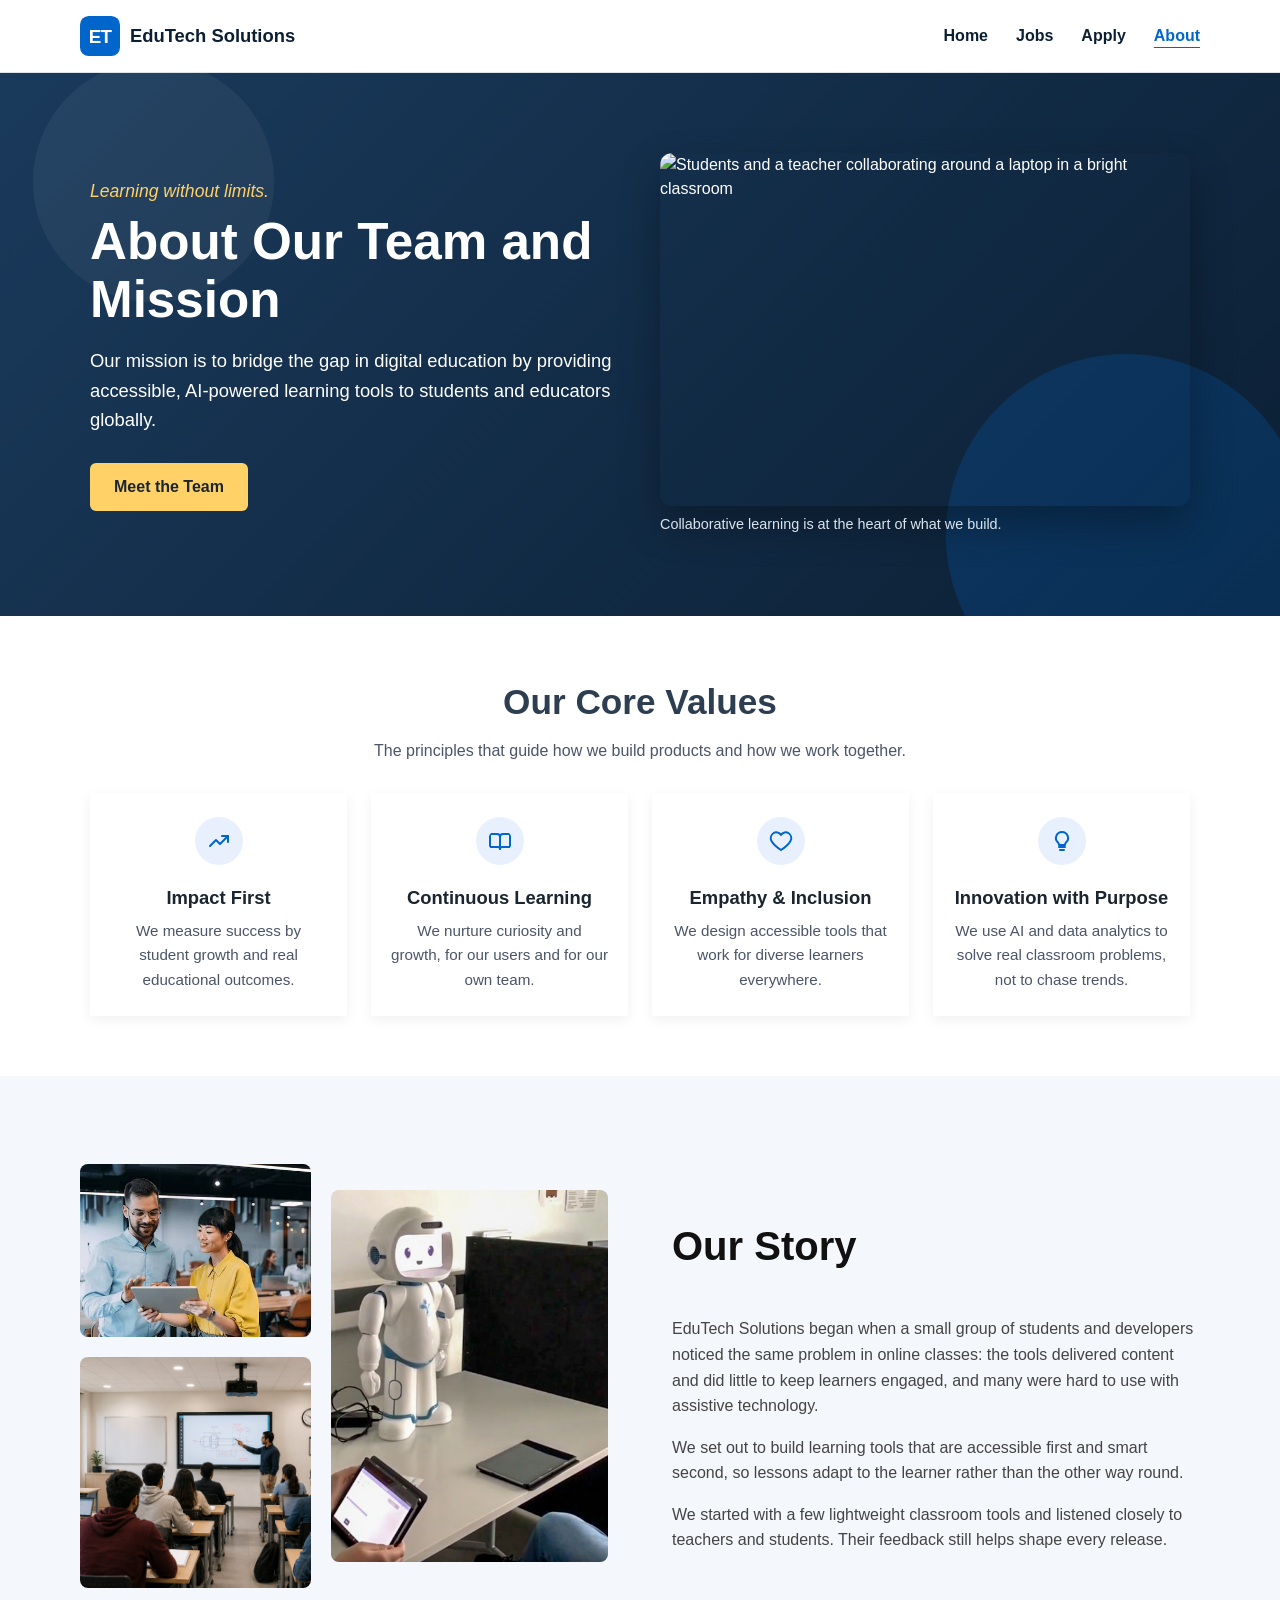
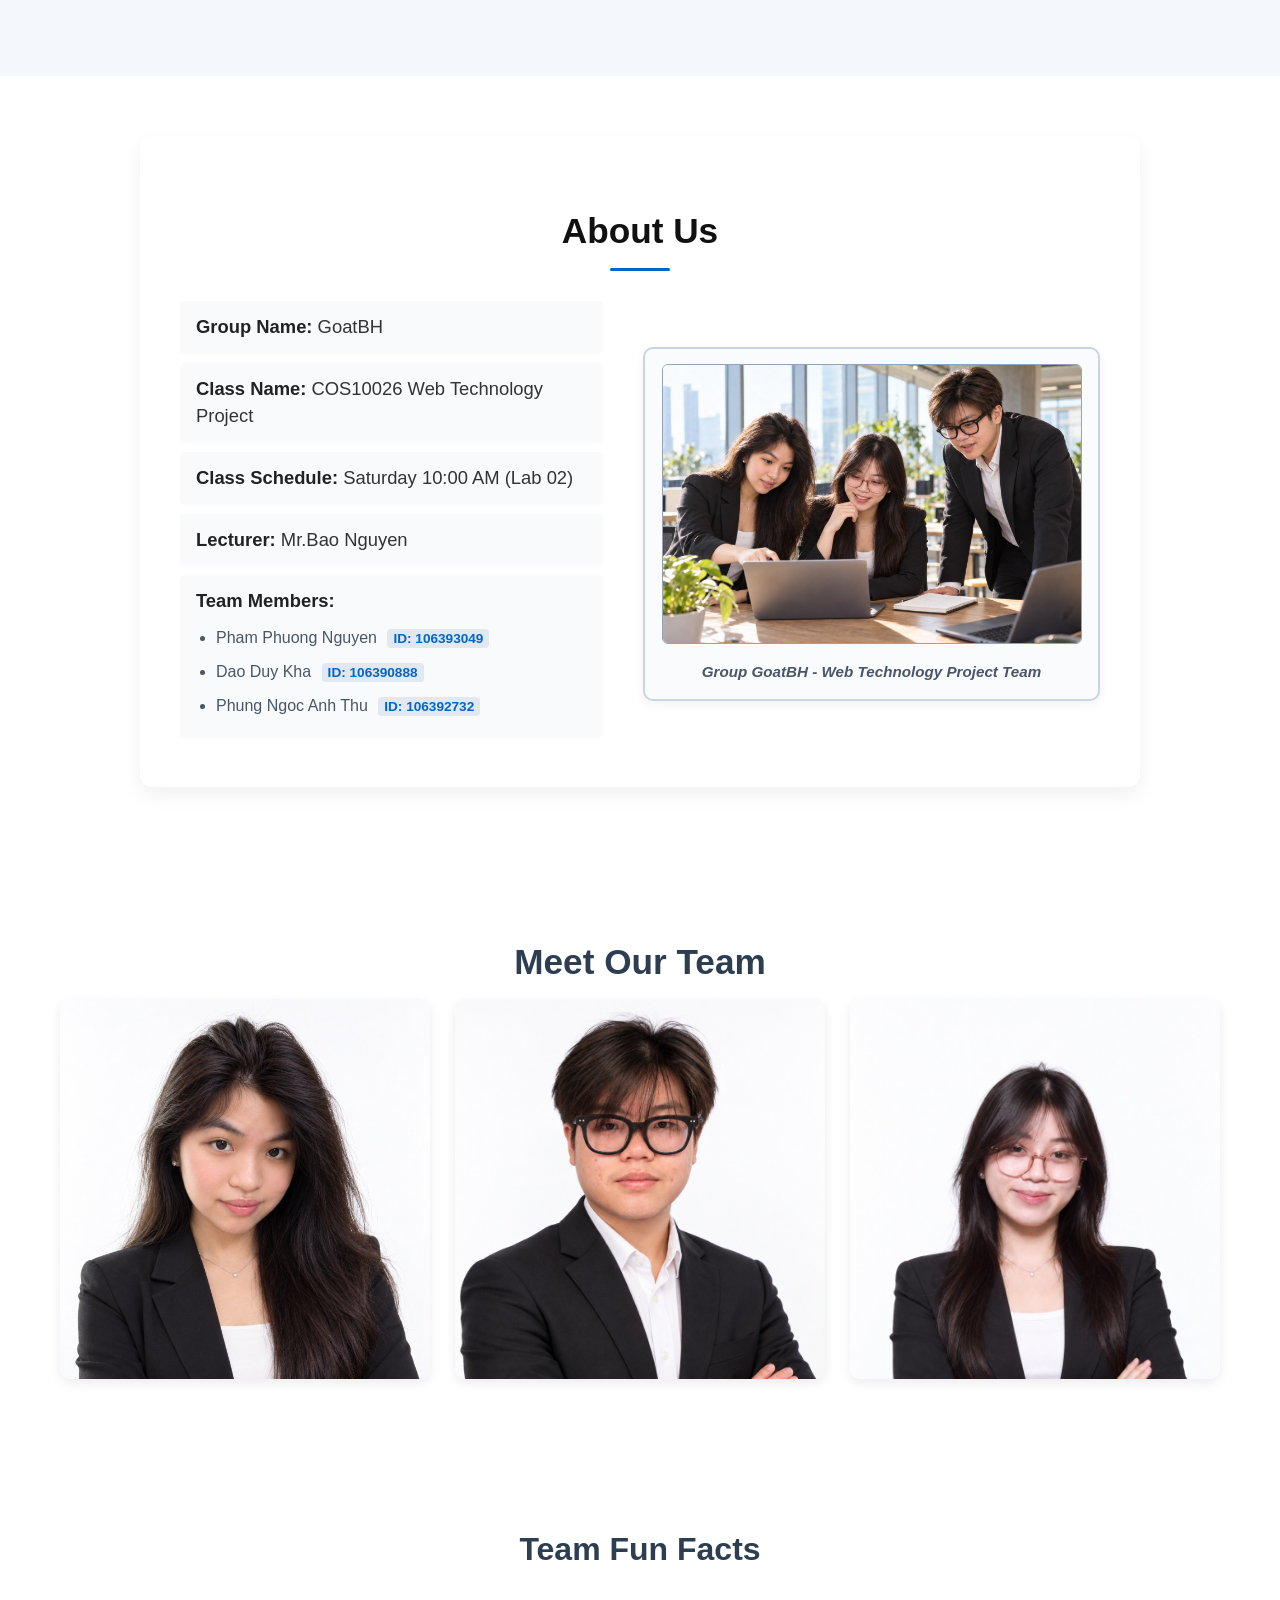
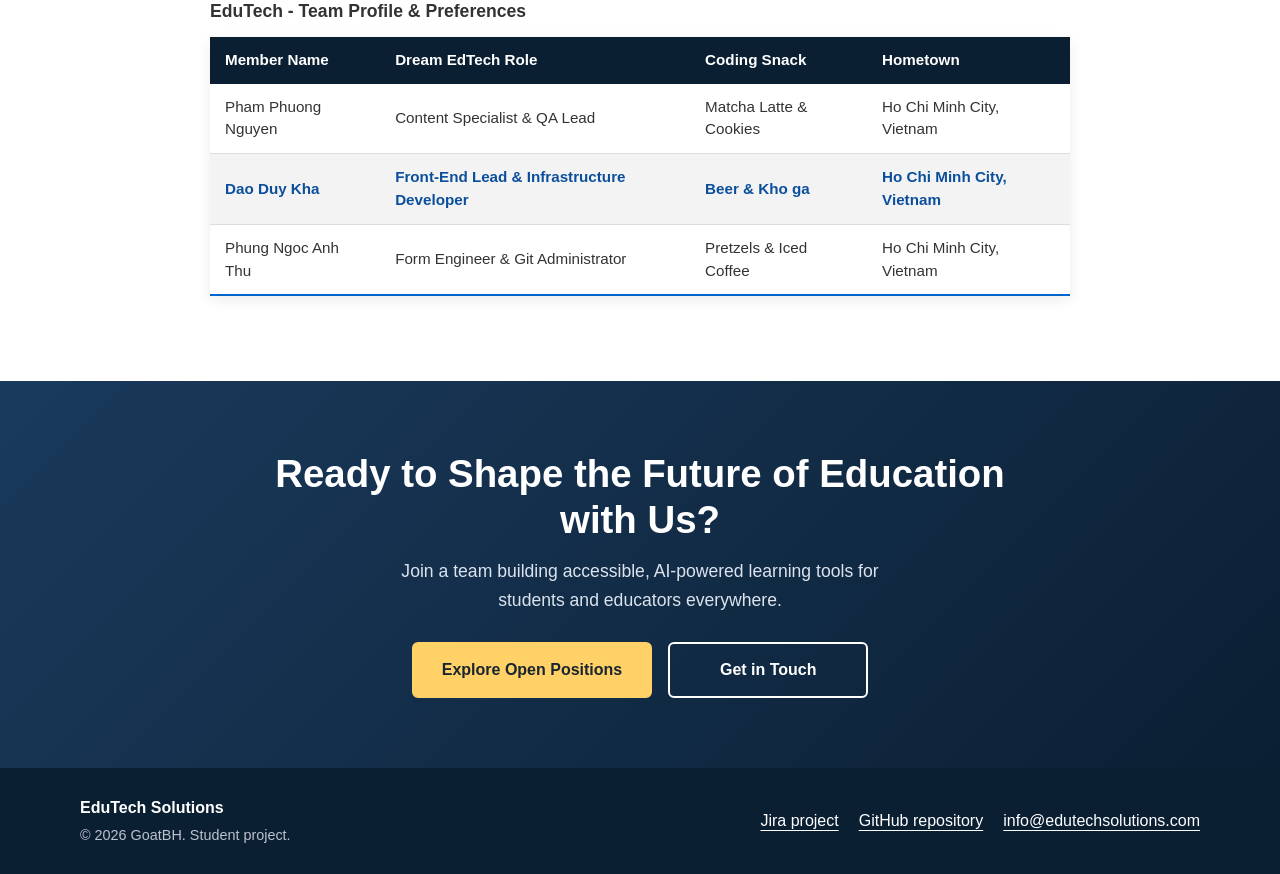
==== about.html @ 45027771 "Merge branch 'main' into feature/search-favicon" ====
<!DOCTYPE html>
<html lang="en">

<head>
    <meta charset="UTF-8">
    <meta name="viewport" content="width=device-width, initial-scale=1.0">
    <meta name="keywords" content="EdTech, education, technology, school, online learning">
    <meta name="author" content="GoatBH - Phuong Nguyen">
    <meta name="description"
        content="Learn about our team GroupBH, our members and our mission behind the EduTech platform">
    <title>About Us</title>
    <!-- Link for reference style css -->
    <link rel="stylesheet" href="css/style.css">
    <link rel="stylesheet" href="css/layout.css">
    <link rel="stylesheet" href="css/dl.css">
    <style>
        /* Small embedded CSS example required by the assignment */
        .team > h1 {
            text-align: center;
        }
    </style>
</head>

<body>

     
  <header class="site-header">
    <nav class="nav container" aria-label="Main navigation">
      <a class="logo" href="index.html" aria-label="EduTech Solutions home">
        <img class="logo-mark" src="images/favicon.svg" alt="" width="40" height="40">
        <span>EduTech Solutions</span>
      </a>

      <ul class="nav-links">
        <li><a href="index.html">Home</a></li>
        <li><a href="jobs.html">Jobs</a></li>
        <li><a href="apply.html">Apply</a></li>
        <li><a class="active" href="about.html" aria-current="page">About</a></li>
      </ul>
    </nav>
  </header>

    <main>
        <!--  Hero Section  -->
        <section class="hero" aria-labelledby="hero-title">
            <div class="hero-inner">
                <div class="hero-text">
                    <p class="hero-slogan" style="font-style: italic;">Learning without limits.</p>
                    <h1 id="hero-title">About Our Team and Mission</h1>
                    <p class="hero-mission">
                        Our mission is to bridge the gap in digital education by providing
                        accessible, AI-powered learning tools to students and educators globally.
                    </p>
                    <a class="hero-btn" href="#Group-info">Meet the Team</a>
                </div>
        
                <figure class="hero-visual">
                    <img src="images/hero-about.jpg"
                        alt="Students and a teacher collaborating around a laptop in a bright classroom" width="800"
                        height="533">
                    <figcaption>Collaborative learning is at the heart of what we build.</figcaption>
                </figure>
            </div>
        </section>

        <!-- ===== Core Values ===== -->
        <section class="values-section" aria-labelledby="values-title">
            <div class="values-container">
                <h2 id="values-title">Our Core Values</h2>
                <p class="values-intro">The principles that guide how we build products and how we work together.</p>
        
                <ul class="values-grid">
        
                    <li class="value-card">
                        <svg class="value-icon" viewBox="0 0 24 24" aria-hidden="true" focusable="false">
                            <path d="M3 17l6-6 4 4 8-8" />
                            <path d="M15 7h6v6" />
                        </svg>
                        <h3>Impact First</h3>
                        <p>We measure success by student growth and real educational outcomes.</p>
                    </li>
        
                    <li class="value-card">
                        <svg class="value-icon" viewBox="0 0 24 24" aria-hidden="true" focusable="false">
                            <path d="M2 5h7a3 3 0 0 1 3 3v12a2 2 0 0 0-2-2H2z" />
                            <path d="M22 5h-7a3 3 0 0 0-3 3v12a2 2 0 0 1 2-2h8z" />
                        </svg>
                        <h3>Continuous Learning</h3>
                        <p>We nurture curiosity and growth, for our users and for our own team.</p>
                    </li>
        
                    <li class="value-card">
                        <svg class="value-icon" viewBox="0 0 24 24" aria-hidden="true" focusable="false">
                            <path d="M12 21s-7-4.5-9.5-9A5.5 5.5 0 0 1 12 6a5.5 5.5 0 0 1 9.5 6c-2.5 4.5-9.5 9-9.5 9z" />
                        </svg>
                        <h3>Empathy &amp; Inclusion</h3>
                        <p>We design accessible tools that work for diverse learners everywhere.</p>
                    </li>
        
                    <li class="value-card">
                        <svg class="value-icon" viewBox="0 0 24 24" aria-hidden="true" focusable="false">
                            <path d="M9 18h6" />
                            <path d="M10 21h4" />
                            <path d="M12 3a6 6 0 0 0-4 10.5c.7.7 1 1.5 1 2.5h6c0-1 .3-1.8 1-2.5A6 6 0 0 0 12 3z" />
                        </svg>
                        <h3>Innovation with Purpose</h3>
                        <p>We use AI and data analytics to solve real classroom problems, not to chase trends.</p>
                    </li>
        
                </ul>
            </div>
        </section>

        <!-- Company Story -->
        <section class="story-section" aria-labelledby="story-title">
            <div class="story-container">

                <!-- Left Column: Visuals / Image Collage -->
                <div class="story-visuals">
                    <div class="image-collage">
                        <img src="images/student-dev-colab.jpg" alt="Students and developers collaborating" class="collage-img img-top">
                        <img src="images/learner-use-tech.jpg" alt="Learner using accessible technology" class="collage-img img-main">
                        <img src="images/classroom-setting.png" alt="Classroom setting" class="collage-img img-bottom">
                    </div>
                </div>

                <!-- Right Column: Text Content -->
                <div class="story-content">
                    <h2 id="story-title">Our Story</h2>

                    <article class="story-origin">
                        <p>EduTech Solutions began when a small group of students and developers
                            noticed the same problem in online classes: the tools delivered content
                            and did little to keep learners engaged, and many were hard to use with
                            assistive technology.</p>
                        <p>We set out to build learning tools that are accessible first and smart
                            second, so lessons adapt to the learner rather than the other way round.</p>
                        <p>We started with a few lightweight classroom tools and listened closely
                            to teachers and students. Their feedback still helps shape every release.</p>
                    </article>
                </div>

            </div>
        </section>

        <!-- Group Info Details -->
        <section id="Group-info" class="team-section">
            <div class="team-container">
                <h2>About Us</h2>
                <div class="team-content-wrapper">
                    <!-- Left Side: Nested Details List -->
                    <ul class="team-details-list">
                        <li><strong>Group Name:</strong> GoatBH</li>
                        <li><strong>Class Name:</strong> COS10026 Web Technology Project</li>
                        <li><strong>Class Schedule:</strong> Saturday 10:00 AM (Lab 02)</li>
                        <li><strong>Lecturer:</strong> Mr.Bao Nguyen</li>
                        <li><strong>Team Members:</strong>
                            <ul class="nested-members-list">
                                <li>Pham Phuong Nguyen <span class="student-id">ID: 106393049</span></li>
                                <li>Dao Duy Kha <span class="student-id">ID: 106390888</span></li>
                                <li>Phung Ngoc Anh Thu <span class="student-id">ID: 106392732</span></li>
                            </ul>
                        </li>
                    </ul>

                    <!-- Right Side: Bordered Group Photo with Figure & Caption -->
                    <figure class="image-section">
                        <img src="images/goatbh-team-group.jpg"
                            alt="Professional group portrait of GoatBH team members Pham Phuong Nguyen, Dao Duy Kha and Phung Ngoc Anh Thu">
                        <figcaption>Group GoatBH - Web Technology Project Team</figcaption>
                    </figure>
                </div>

            </div>
        </section>

        <!-- Member Contribution and Quotes (Valid Definition List) -->
        <section class="team">
            <h1>Meet Our Team</h1>
            <div class="team-cards">

                <!-- Card 1: Phuong Nguyen -->
                <div class="card">
                    <div class="card-img">
                        <img src="images/pham-phuong-nguyen-corporate.jpg"
                            alt="Professional portrait of Pham Phuong Nguyen">
                    </div>
                    <dl class="card-info">
                        <dt class="card-name">Pham Phuong Nguyen</dt>
                        <dd class="card-role">Content Specialist &amp; QA Lead</dd>
                        <dd class="card-contribution">
                            <strong>Contributions:</strong> Informational web pages (jobs.html, about.html), semantic
                            structure,
                            media optimization, W3C validation, and WCAG accessibility compliance.
                        </dd>
                        <dd class="card-quote">
                            <strong>Native Quote:</strong>
                            <q lang="vi">Hành trình ngàn dặm bắt đầu bằng một bước chân.</q>
                        </dd>
                        <dd class="card-quote">
                            <strong>English Translation:</strong>
                            <q>A journey of a thousand miles begins with a single step.</q>
                        </dd>
                    </dl>
                </div>

                <!-- Card 2: Duy Kha -->
                <div class="card">
                    <div class="card-img">
                        <img src="images/dao-duy-kha-member.jpg" alt="Portrait photo of Dao Duy Kha">
                    </div>
                    <dl class="card-info">
                        <dt class="card-name">Dao Duy Kha</dt>
                        <dd class="card-role">Front-End Lead &amp; Infrastructure Developer</dd>
                        <dd class="card-contribution">
                            <strong>Contributions:</strong> Homepage architecture (index.html), shared navigation &amp;
                            footer
                            components, Acknowledgement of Country, and Jira agile tracking.
                        </dd>
                        <dd class="card-quote">
                            <strong>Native Quote:</strong>
                            <q lang="vi"> Kiên trì là chía khoá của mọi thành công.</q>
                        </dd>
                        <dd class="card-quote">
                            <strong>English Translation:</strong>
                            <q> Persistent is the key.</q>
                        </dd>
                    </dl>
                </div>

                <!-- Card 3: Anh Thu -->
                <div class="card">
                    <div class="card-img">
                        <img src="images/anh-thu-member.jpg" alt="Anh Thu's portrait photo">
                    </div>
                    <dl class="card-info">
                        <dt class="card-name">Phung Ngoc Anh Thu</dt>
                        <dd class="card-role">Form Engineer &amp; Git Administrator</dd>
                        <dd class="card-contribution">
                            <strong>Contributions:</strong> Advanced HTML5 form validation (apply.html), CSS layout
                            engineering,
                            repository workflow management, and GitHub Pages deployment.
                        </dd>
                        <dd class="card-quote">
                            <strong>Native Quote:</strong>
                            <q lang="vi">Chi tiết nhỏ tạo nên sự khác biệt lớn.</q>
                        </dd>
                        <dd class="card-quote">
                            <strong>English Translation:</strong>
                            <q>Small details make a big difference.</q>
                        </dd>
                    </dl>
                </div>

            </div>
        </section>

        <!-- Team Fun Facts -->
        <section class="fun-facts-section">
            <h2>Team Fun Facts</h2>
            <table class="content-table">
                <caption>EduTech - Team Profile &amp; Preferences</caption>
                <thead>
                    <tr>
                        <th>Member Name</th>
                        <th>Dream EdTech Role</th>
                        <th>Coding Snack</th>
                        <th>Hometown</th>
                    </tr>
                </thead>
                <tbody>
                    <tr>
                        <td>Pham Phuong Nguyen</td>
                        <td>Content Specialist &amp; QA Lead</td>
                        <td>Matcha Latte &amp; Cookies</td>
                        <td>Ho Chi Minh City, Vietnam</td>
                    </tr>
                    <tr class="active-row">
                        <td>Dao Duy Kha</td>
                        <td>Front-End Lead &amp; Infrastructure Developer</td>
                        <td>Beer &amp; Kho ga</td>
                        <td>Ho Chi Minh City, Vietnam</td>
                    </tr>
                    <tr>
                        <td>Phung Ngoc Anh Thu</td>
                        <td>Form Engineer &amp; Git Administrator</td>
                        <td>Pretzels &amp; Iced Coffee</td>
                        <td>Ho Chi Minh City, Vietnam</td>
                    </tr>
                </tbody>
            </table>
        </section>

        <!--  Call to Action  -->
        <section class="cta-section" aria-labelledby="cta-title">
            <div class="cta-container">
                <h2 id="cta-title">Ready to Shape the Future of Education with Us?</h2>
                <p>Join a team building accessible, AI-powered learning tools for students and educators everywhere.</p>
        
                <div class="cta-buttons">
                    <a class="cta-btn cta-primary" href="jobs.html">Explore Open Positions</a>
                    <a class="cta-btn cta-secondary" href="mailto:info@edutechsolutions.com">Get in Touch</a>
                </div>
            </div>
        </section>
        
    </main>

      
  <footer class="site-footer">
        <div class="container footer-content">
            <div>
                <strong>EduTech Solutions</strong>
                <p>&copy; 2026 GoatBH. Student project.</p>
            </div>

            <ul class="footer-links">
                <li><a href="https://jira.swinburne.edu.au">Jira project</a></li>
                <li><a href="https://github.com/NguyenPham023/GoatBH-WebProject">GitHub repository</a></li>
                <li><a href="mailto:info@edutechsolutions.com">info@edutechsolutions.com</a></li>
            </ul>
        </div>
    </footer>

</body>

</html>
---- css/style.css ----
/* =========================================================
   style.css — Global & Base Styles
   Universal rules, shared colour variables, base typography
   and default element styling for ALL pages.
   ========================================================= */

/* ===== Universal ===== */
*,
*::before,
*::after {
    box-sizing: border-box;
}

/* One font for the whole site (set once on body, inherited everywhere) */
body {
    margin: 0;
    font-family: 'Segoe UI', Tahoma, Geneva, Verdana, sans-serif;
    line-height: 1.5;
    color: #333333;
}

/* Form controls don't inherit the font by default, so force it */
button,
input,
select,
textarea {
    font: inherit;
}

/* Images never overflow their container */
img {
    max-width: 100%;
    height: auto;
}

/* Visible keyboard focus on every interactive element */
a:focus-visible,
button:focus-visible,
input:focus-visible,
select:focus-visible,
textarea:focus-visible {
    outline: 3px solid var(--site-blue);
    outline-offset: 3px;
}

/* Respect users who turn off animations */
@media (prefers-reduced-motion: reduce) {
    *,
    *::before,
    *::after {
        transition: none !important;
        animation: none !important;
        scroll-behavior: auto !important;
    }
}

/* ==================================================
   Shared colour variables
   ================================================== */

:root {
    /* Homepage palette (softened to match Jobs / About / Apply).
       Names are kept so existing rules still work. */
    --navy: #0b1f33;      /* was #10162f — same navy as the Jobs banner */
    --purple: #0066cc;    /* was #3a10e5 — calmer blue accent */
    --cream: #f4f7fb;     /* was #fff0e5 — soft blue-grey background */
    --yellow: #ffd166;    /* was #ffd400 — softer gold */
    --white: #ffffff;
    --grey: #4a5568;      /* was #565b6d — same secondary text as Jobs */
    --container: 1120px;

    /* Jobs / About / Apply palette (same colours used in dl.css) */
    --site-navy: #0b1f33;        /* .page-banner, .cta-section background */
    --site-heading: #2c3e50;     /* section headings, .apply-btn */
    --site-ink: #1a252f;         /* main dark text */
    --site-text: #4a5568;        /* secondary text */
    --site-blue: #0066cc;        /* accent: borders, focus, chips */
    --site-blue-dark: #0b4f9c;   /* links (.role-card a, .share-list a) */
    --site-blue-tint: #e8f0fe;   /* soft accent (.job-ref, .salary-line) */
    --site-gold: #ffd166;        /* .banner-tag, .hero-btn */
    --site-border: #dde3ea;      /* .role-card border */
    --site-soft: #f8f9fa;        /* .meta-item, .sidebar-aside */
    --site-navy-light: #1a3a5c;  /* banner / CTA gradient */
    --site-gold-light: #ffe08f;  /* gold button hover */
    --site-banner-text: #dbe4ee; /* light text on navy banners */
    --site-line: #bdc3c7;        /* .job-container border */
}

/* ==================================================
   Homepage: typography and accessibility
   ================================================== */

.home-page {
    color: var(--navy);
    background-color: var(--white);
}

.home-page img {
    display: block;
    max-width: 100%;
}

.home-page a {
    color: inherit;
}

.home-page h1,
.home-page h2,
.home-page h3,
.home-page p {
    margin-top: 0;
}

.home-page h1 {
    margin-bottom: 20px;
    font-size: clamp(2.4rem, 5vw, 3.6rem);
    line-height: 1.1;
    letter-spacing: -0.02em;
}

.home-page h2 {
    margin-bottom: 14px;
    font-size: clamp(1.8rem, 3.5vw, 2.4rem);
    line-height: 1.2;
    color: var(--site-heading);
}

.home-page .cta h2 {
    color: var(--white);
}

.home-page a:focus-visible,
.home-page button:focus-visible,
.home-page input:focus-visible {
    outline: 3px solid var(--yellow);
    outline-offset: 3px;
}

/* Skip link: hidden until focused with the keyboard (all pages) */
.skip-link {
    position: absolute;
    top: -60px;
    left: 16px;
    z-index: 100;
    padding: 10px 14px;
    color: var(--white);
    background-color: var(--navy);
}

.skip-link:focus {
    top: 12px;
    outline: 3px solid var(--yellow)
}

.home-page .eyebrow {
    margin: 0 0 10px;
    color: var(--purple);
    font-size: 0.8rem;
    font-weight: bold;
    letter-spacing: 0.1em;
    text-transform: uppercase;
}

.home-page .hero-content > p:not(.eyebrow) {
    max-width: 58ch;
    color: #34394d;
    font-size: 1.1rem;
}

.home-page .section-heading > p:not(.eyebrow) {
    color: var(--grey);
    font-size: 1.05rem;
}

/* ==================================================
   Apply page: base styles
   Scoped to <body class="apply-page">; uses the same
   --site-* colours as the Jobs page so both match.
   ================================================== */

.apply-page {
    --ap-navy: var(--site-navy);
    --ap-heading: var(--site-heading);
    --ap-ink: var(--site-ink);
    --ap-text: var(--site-text);
    --ap-blue: var(--site-blue);
    --ap-blue-dark: var(--site-blue-dark);
    --ap-blue-tint: var(--site-blue-tint);
    --ap-yellow: var(--site-gold);
    --ap-border: var(--site-border);
    --ap-soft: var(--site-soft);
    --ap-invalid: #c62828;
    --ap-transition: 0.2s ease;
}

.apply-page .form-card {
    line-height: 1.5;
    color: var(--ap-ink);
}

.apply-page .form-card p {
    margin: 0 0 1rem;
}

.apply-page .form-card a {
    color: var(--ap-blue-dark);
    font-weight: 600;
}

.apply-page .form-card input,
.apply-page .form-card select,
.apply-page .form-card textarea {
    color: inherit;
}

.apply-page .form-card fieldset {
    margin: 0;
    padding: 0;
    border: 0;
    min-width: 0;
}

.apply-page .form-card legend {
    padding: 0;
}
---- css/layout.css ----
/* =========================================================
   layout.css — Page Layout & Structural Floats
   Major page structure only: containers, grid/flex, floats,
   sidebars and responsive breakpoints.
   ========================================================= */

/* Clearfix: <main> always contains floated children */
main::after {
    content: "";
    display: table;
    clear: both;
}

/* ===== Layout: hero ===== */
.hero {
    padding: 80px 20px;
}

.hero-inner {
    max-width: 1100px;
    margin: 0 auto;
    display: flex;
    align-items: center;
    gap: 40px;
    flex-wrap: wrap;
    /* stacks on small screens */
}

.hero-text {
    flex: 1 1 320px;
}

.hero-visual {
    flex: 1 1 320px;
    margin: 0;
}

@media (max-width: 600px) {
    .hero {
        padding: 48px 16px;
    }
}

/* ===== Layout: core values ===== */
.values-section {
    padding: 60px 20px;
}

.values-container {
    max-width: 1100px;
    margin: 0 auto;
}

.values-grid {
    list-style: none;
    padding: 0;
    margin: 30px 0 0;
    display: grid;
    grid-template-columns: repeat(4, 1fr);
    gap: 24px;
}

@media (max-width: 992px) {
    .values-grid {
        grid-template-columns: repeat(2, 1fr);
    }
}

@media (max-width: 560px) {
    .values-grid {
        grid-template-columns: 1fr;
    }
}

/* ===== Layout: story & vision =====
   (moved here from dl.css so the grid is only defined once) */
.story-section {
    padding: 88px 20px;
}

.story-container {
    max-width: var(--container);
    margin: 0 auto;
    display: grid;
    grid-template-columns: 1fr 1fr;
    /* visuals | text side by side */
    gap: 4rem;
    align-items: center;
}

/* The section heading spans both columns */
.story-container h2 {
    grid-column: 1 / -1;
}

.story-visuals {
    position: relative;
    width: 100%;
}

.image-collage {
    display: grid;
    grid-template-columns: 1fr 1.2fr;
    gap: 1.25rem;
    width: 100%;
    align-items: center;
}

.img-main {
    grid-column: 2;
    grid-row: 1 / span 2;
    height: 372px;
}

.story-content {
    display: grid;
}

@media (max-width: 768px) {
    .story-section {
        padding: 60px 20px;
    }

    .story-container {
        grid-template-columns: 1fr;
        gap: 2.5rem;
    }

    .img-top,
    .img-bottom {
        height: 150px;
    }

    .img-main {
        height: 250px;
    }
}

/* ===== Layout: team fun facts table (About) ===== */
@media (max-width: 600px) {
    /* Let the table fit a phone screen instead of overflowing */
    .fun-facts-section .content-table {
        min-width: 0;
        font-size: 0.85em;
    }

    .fun-facts-section .content-table th,
    .fun-facts-section .content-table td {
        padding: 10px 8px;
    }
}

/* ===== Layout: job boxes =====
   (column widths for the jobs list and sidebar are in
    the JOBS PAGE LAYOUT section further down) */
.job-container {
    box-sizing: border-box;
    width: 100%;
    margin-bottom: 30px;
    padding: 24px;
    border: 1px solid var(--site-border);
    border-radius: 10px;
    background-color: var(--white);
    box-shadow: 0 2px 8px rgba(11, 31, 51, 0.04);
}

/* ===== Layout: job header ===== */
.job-header {
    margin-bottom: 24px;
}

.job-meta {
    display: grid;
    grid-template-columns: repeat(3, 1fr);
    /* 3 per row on desktop */
    gap: 12px;
    margin: 20px 0 24px;
}

@media (max-width: 768px) {
    .job-meta {
        grid-template-columns: repeat(2, 1fr);
    }
}

@media (max-width: 480px) {
    .job-meta {
        grid-template-columns: 1fr;
    }
}

/* ===== Layout: call to action ===== */
.cta-section {
    padding: 70px 20px;
}

.cta-container {
    max-width: 800px;
    margin: 0 auto;
    text-align: center;
}

.cta-buttons {
    display: flex;
    justify-content: center;
    gap: 16px;
    flex-wrap: wrap;
    /* buttons stack on narrow screens */
    margin-top: 28px;
}

/* =========================================================
   ===== HOME PAGE LAYOUT =====
   (scoped to <body class="home-page">)
   ========================================================= */

/* Even vertical rhythm for every home section */
.home-page .section,
.home-page .search-section,
.home-page .acknowledgement,
.home-page .cta {
    padding: 72px 0;
}

.home-page .hero {
    padding: 72px 0 80px;
}

/* Hero: text | image */
.home-page .hero-grid {
    display: grid;
    grid-template-columns: 1.05fr 1fr;
    align-items: center;
    gap: 56px;
}

.home-page .hero-actions {
    display: flex;
    flex-wrap: wrap;
    gap: 14px;
    margin-top: 28px;
}

/* Search: heading | form inside one card */
.home-page .search-section {
    padding: 0;
    transform: translateY(-36px);
    margin-bottom: -36px;
}

.home-page .search-box {
    display: grid;
    grid-template-columns: 1fr 1.4fr;
    align-items: end;
    gap: 32px;
    padding: 32px 36px;
}

.home-page .search-row {
    display: flex;
    gap: 12px;
}

.home-page .search-row input {
    flex: 1;
    min-width: 0;
}

/* Section headings */
.home-page .section-heading {
    max-width: 640px;
    margin-bottom: 40px;
}

.home-page .voices-heading {
    max-width: 640px;
    margin: 0 auto 40px;
}

/* Card grids */
.home-page .benefit-grid,
.home-page .voices-grid {
    display: grid;
    grid-template-columns: repeat(3, minmax(0, 1fr));
    gap: 28px;
}

/* Table scrolls sideways on small screens instead of overflowing */
.home-page .table-wrapper {
    overflow-x: auto;
}

/* Acknowledgement: text block with gold accent line */
.home-page .home-callout {
    padding-left: 28px;
}

/* Call to action: text | button */
.home-page .cta-content {
    display: flex;
    align-items: center;
    justify-content: space-between;
    flex-wrap: wrap;
    gap: 28px;
}

/* Home footer: text | links */
.site-footer .footer-content {
    display: flex;
    align-items: center;
    justify-content: space-between;
    flex-wrap: wrap;
    gap: 16px 32px;
}

@media (max-width: 900px) {
    .home-page .hero-grid,
    .home-page .search-box {
        grid-template-columns: 1fr;
    }

    .home-page .benefit-grid,
    .home-page .voices-grid {
        grid-template-columns: repeat(2, minmax(0, 1fr));
    }
}

@media (max-width: 600px) {
    .home-page .section,
    .home-page .acknowledgement,
    .home-page .cta {
        padding: 52px 0;
    }

    .home-page .hero {
        padding: 48px 0 64px;
    }

    .home-page .search-box {
        padding: 24px 20px;
    }

    .home-page .search-row {
        flex-direction: column;
    }

    .home-page .benefit-grid,
    .home-page .voices-grid {
        grid-template-columns: 1fr;
    }
}

/* =========================================================
   ===== JOBS PAGE LAYOUT =====
   Lines content up with the header width (--container),
   without changing the HTML.
   ========================================================= */

/* Side space that matches .container: at least 20px,
   or whatever centres a 1120px column */
.page-banner,
.role-nav,
.jobs-list,
.sidebar-aside {
    --gutter: max(20px, calc((100% - var(--container)) / 2));
}

/* Banner: full-width background, content aligned to the header */
.page-banner {
    padding: 64px var(--gutter) 72px;
}

.page-banner h1,
.page-banner .banner-text {
    max-width: 720px;
}

/* Quick facts: a row of chips instead of a bulleted list */
/* Quick facts: a stats bar (value on top, label below),
   separated by thin dividers — information, not buttons */
.quick-facts {
    display: flex;
    flex-wrap: wrap;
    row-gap: 20px;
    margin: 36px 0 0;
    padding: 24px 0 0;
    list-style: none;
}

.quick-facts li {
    display: flex;
    flex-direction: column;
    gap: 2px;
    padding: 0 36px;
}

.quick-facts li:first-child {
    padding-left: 0;
}

@media (max-width: 600px) {
    /* 2 x 2 grid on phones */
    .quick-facts {
        display: grid;
        grid-template-columns: repeat(2, minmax(0, 1fr));
        gap: 20px 24px;
    }

    .quick-facts li,
    .quick-facts li:first-child {
        padding: 0 0 0 16px;
    }
}

/* Browse roles: 4 cards in a row */
.role-nav {
    padding: 48px var(--gutter) 16px;
}

.role-cards {
    display: grid;
    grid-template-columns: repeat(4, minmax(0, 1fr));
    gap: 20px;
    margin: 20px 0 0;
    padding: 0;
    list-style: none;
}

.role-tags {
    margin: 0;
}

/* Job list (left) + sticky sidebar (right), inside the same width */
.jobs-list {
    float: left;
    width: calc((100% - 2 * var(--gutter)) * 0.69);
    margin: 32px 0 40px var(--gutter);
    padding-left: 0;
}

.sidebar-aside {
    box-sizing: border-box;
    float: right;
    width: calc((100% - 2 * var(--gutter)) * 0.28);
    margin: 32px var(--gutter) 40px 0;
    padding: 20px;
    border: 1px solid var(--site-border);
    border-top: 4px solid var(--site-heading);
    border-radius: 10px;
    background-color: var(--site-soft);
    position: sticky;
    /* follows the reader while scrolling */
    top: 20px;
}

@media (max-width: 1000px) {
    .role-cards {
        grid-template-columns: repeat(2, minmax(0, 1fr));
    }
}

@media screen and (max-width: 768px) {
    .page-banner {
        padding: 48px var(--gutter) 56px;
    }

    .jobs-list,
    .sidebar-aside {
        float: none;
        width: auto;
        margin: 24px var(--gutter);
    }

    .sidebar-aside {
        position: static;
        /* sticky is unhelpful on phones */
    }
}

@media (max-width: 480px) {
    .role-cards {
        grid-template-columns: 1fr;
    }
}

/* =========================================================
   ===== SHARED HEADER & FOOTER (all pages) =====
   Same header/footer structure on Home, Jobs, About, Apply.
   ========================================================= */

/* Centred content width used by the header and footer */
.container {
    width: min(100% - 40px, var(--container));
    margin-inline: auto;
}

/* Header: logo on the left, links on the right */
.site-header .nav {
    display: flex;
    align-items: center;
    justify-content: space-between;
    flex-wrap: wrap;
    gap: 16px 32px;
    padding: 16px 0;
}

.logo {
    display: inline-flex;
    align-items: center;
    gap: 10px;
}

.nav-links {
    display: flex;
    flex-wrap: wrap;
    gap: 8px 28px;
    margin: 0;
    padding: 0;
}

/* Footer: text on the left, links on the right */
.site-footer {
    padding: 28px 0;
}

.footer-inner {
    display: flex;
    align-items: center;
    justify-content: space-between;
    flex-wrap: wrap;
    gap: 16px 32px;
}

.footer-links {
    display: flex;
    flex-wrap: wrap;
    gap: 8px 20px;
    margin: 0;
    padding: 0;
}

@media (max-width: 600px) {
    .site-header .nav {
        justify-content: center;
    }

    .nav-links {
        justify-content: center;
        gap: 8px 20px;
    }

    .footer-inner {
        flex-direction: column;
        text-align: center;
    }
}

/* =========================================================
   ===== APPLY PAGE =====
   Structure & grid for apply.html only (scoped to .apply-page),
   using the same widths and breakpoints as the pages above.
   ========================================================= */

/* Banner: same padding rhythm as .hero / .cta-section */
.apply-page .apply-banner {
    padding: 70px 20px 90px;
}

.apply-page .apply-banner-inner {
    max-width: 1000px;
    margin: 0 auto;
}

/* Form card: centred, overlapping the banner slightly */
.apply-page .form-card {
    box-sizing: border-box;
    position: relative;
    width: calc(100% - 40px);
    max-width: 1000px;
    margin: -40px auto 60px;
}

/* Form: sections stacked vertically */
.apply-page .app-form {
    display: flex;
    flex-direction: column;
    gap: 2.75rem;
}

/* Each section stacks its questions */
.apply-page .form-section {
    display: flex;
    flex-direction: column;
    gap: 2rem;
}

/* A question: label on top, then the input(s) */
.apply-page .q {
    display: flex;
    flex-direction: column;
    gap: 0.6rem;
}

/* Two equal columns (CSS Grid) */
.apply-page .row {
    display: grid;
    grid-template-columns: repeat(2, minmax(0, 1fr));
    gap: 1.25rem 40px;
    margin: 0;
}

/* Smaller gap for the State + Postcode pair */
.apply-page .row-tight {
    gap: 1.25rem;
}

/* Input with its sub-label underneath */
.apply-page .sub {
    display: flex;
    flex-direction: column;
    gap: 0.45rem;
}

/* Radio / checkbox options: 2-column grid */
.apply-page .options {
    display: grid;
    grid-template-columns: repeat(2, minmax(0, 1fr));
    gap: 0.85rem 40px;
}

/* Buttons row, same flex pattern as .cta-buttons */
.apply-page .form-actions {
    display: flex;
    justify-content: flex-end;
    align-items: center;
    flex-wrap: wrap;
    gap: 16px;
}

@media (max-width: 768px) {
    .apply-page .apply-banner {
        padding: 48px 16px 72px;
    }

    .apply-page .form-card {
        width: calc(100% - 32px);
    }

    .apply-page .row {
        grid-template-columns: 1fr;
    }

    /* Keep State + Postcode side by side even on phones */
    .apply-page .row-tight {
        grid-template-columns: repeat(2, minmax(0, 1fr));
    }
}

@media (max-width: 480px) {
    .apply-page .options {
        grid-template-columns: 1fr;
    }

    .apply-page .form-actions {
        flex-direction: column-reverse;
        align-items: stretch;
    }
}
---- css/dl.css ----
/*  Components: hero  */
.hero {
    /* CSS-only background graphic */
    background-color: var(--site-navy);
    background-image:
        radial-gradient(circle at 12% 20%, rgba(255, 255, 255, 0.05) 0, rgba(255, 255, 255, 0.05) 120px, transparent 121px),
        radial-gradient(circle at 88% 85%, rgba(0, 102, 204, 0.22) 0, rgba(0, 102, 204, 0.22) 180px, transparent 181px),
        linear-gradient(135deg, var(--site-navy-light) 0%, var(--site-navy) 100%);
    color: var(--white);
}
 
.hero-slogan {
    color: var(--site-gold);
    font-size: 1.1rem;
    margin: 0 0 8px;
}
 
.hero h1 {
    font-size: clamp(2rem, 5vw, 3.2rem);
    line-height: 1.15;
    margin: 0 0 16px;
}
 
.hero-mission {
    font-size: 1.15rem;
    line-height: 1.6;
    max-width: 55ch;
    margin: 0 0 28px;
}
 
.hero-btn {
    display: inline-block;
    background-color: var(--site-gold);
    color: var(--site-ink);
    padding: 12px 24px;
    border-radius: 6px;
    font-weight: bold;
    text-decoration: none;
}
 
.hero-btn:hover {
    background-color: var(--site-gold-light);
}
 
.hero-btn:focus-visible {
    outline: 3px solid var(--white);
    outline-offset: 3px;
}
 
.hero-visual img {
    display: block;
    width: 100%;
    height: auto;
    border: 0;
    border-radius: 12px;
    box-shadow: 0 18px 40px rgba(0, 0, 0, 0.3);
}
 
.hero-visual figcaption {
    margin-top: 8px;
    font-size: 0.9rem;
    color: var(--site-banner-text);
}
 
/*  Components: core values  */
.values-section h2 {
    text-align: center;
    font-size: 2.2rem;
    color: var(--site-heading);
    margin: 0 0 10px;
}
 
.values-intro {
    text-align: center;
    color: var(--site-text);
    max-width: 60ch;
    margin: 0 auto;
}
 
.value-card {
    background-color: var(--white);
    padding: 24px 20px;
    text-align: center;
    box-shadow: 0 4px 12px rgba(0, 0, 0, 0.06);
    transition: transform 0.2s ease, box-shadow 0.2s ease;
}
 
.value-card:hover {
    transform: translateY(-5px);
    box-shadow: 0 8px 20px rgba(0, 0, 0, 0.12);
}
 
.value-icon {
    width: 48px;
    height: 48px;
    padding: 12px;
    margin-bottom: 12px;
    color: var(--site-blue);
    /* SVG strokes use currentColor */
    background-color: var(--site-blue-tint);
    border-radius: 50%;
    fill: none;
    stroke: currentColor;
    stroke-width: 2;
    stroke-linecap: round;
    stroke-linejoin: round;
}
 
.value-card h3 {
    margin: 0 0 8px;
    font-size: 1.15rem;
    color: var(--site-ink);
}
 
.value-card p {
    margin: 0;
    font-size: 0.95rem;
    line-height: 1.6;
    color: var(--site-text);
}
 
/*  Components: story & vision  */
/* (grid, padding and column layout moved to layout.css) */
.story-section {
    background-color: var(--cream);
}
 
/* Visuals - Collage styling */
.collage-img {
    width: 100%;
    object-fit: cover;
    border-radius: 8px;
}
 
.img-top {
    aspect-ratio: 4 / 3;
}
 
.img-bottom {
    aspect-ratio: 1 / 1;
}
 
/* Content styling */
.story-content h2 {
    font-size: 2.5rem;
    font-weight: 700;
    color: #111;
    margin-bottom: 1.5rem;
}
 
.story-origin h3 {
    font-size: 1.25rem;
    color: #555;
    margin-bottom: 1rem;
}
 
.story-origin p {
    font-size: 1rem;
    line-height: 1.6;
    color: #444;
    margin-bottom: 1rem;
}

/* --- Group Info Details Section --- */
.team-section {
    padding: 60px 20px;
    color: #333;
}
 
.team-container {
    max-width: 1000px;
    margin: 0 auto;
    background: var(--white);
    padding: 40px;
    border-radius: 12px;
    box-shadow: 0 8px 20px rgba(0, 0, 0, 0.06);
}
 
.team-section h2 {
    font-size: 2.2rem;
    margin-bottom: 30px;
    color: #111;
    text-align: center;
    position: relative;
}
 
.team-section h2::after {
    content: '';
    display: block;
    width: 60px;
    height: 3px;
    background-color: var(--site-blue);
    margin: 10px auto 0;
    border-radius: 2px;
}
 
.team-content-wrapper {
    display: flex;
    align-items: center;
    justify-content: space-between;
    gap: 40px;
    flex-wrap: wrap;
}
 
.team-details-list {
    list-style: none;
    padding: 0;
    margin: 0;
    flex: 1;
    min-width: 280px;
}
 
.team-details-list>li {
    font-size: 1.15rem;
    padding: 12px 16px;
    margin-bottom: 10px;
    background-color: #f8fafc;
    border-radius: 4px;
    box-shadow: 0 2px 4px rgba(0, 0, 0, 0.02);
}
 
.team-details-list>li strong {
    color: #222;
}
 
.nested-members-list {
    list-style-type: disc;
    margin-top: 8px;
    padding-left: 20px;
}
 
.nested-members-list li {
    font-size: 1rem;
    background-color: transparent;
    box-shadow: none;
    padding: 3px 0;
    margin-bottom: 4px;
    color: var(--site-text);
}
 
.student-id {
    font-size: 0.85rem;
    color: var(--site-blue);
    background-color: #e2e8f0;
    padding: 2px 6px;
    border-radius: 4px;
    font-weight: 600;
    margin-left: 6px;
}
 
.image-section {
    flex: 1;
    min-width: 280px;
    text-align: center;
    border: 2px solid #cbd5e1;
    border-radius: 10px;
    padding: 15px;
    background-color: #fafbfc;
    box-shadow: 0 4px 12px rgba(0, 0, 0, 0.05);
    margin: 0;
}
 
.image-section img {
    width: 100%;
    max-width: 420px;
    height: auto;
    border: 1px solid #94a3b8;
    border-radius: 6px;
    object-fit: cover;
}
 
.image-section figcaption {
    margin-top: 10px;
    font-size: 0.95rem;
    color: var(--site-text);
    font-style: italic;
    font-weight: 600;
}
 
/* Team Section & Hover Overlay Cards */
.team {
    padding: 60px 20px;
    text-align: center;
}
 
.team h1 {
    font-size: 2.2rem;
    margin-bottom: 10px;
    color: var(--site-heading);
}
 
.section-hint {
    color: #64748b;
    font-size: 0.95rem;
    margin-bottom: 40px;
}
 
.team-cards {
    display: flex;
    justify-content: center;
    gap: 25px;
    flex-wrap: wrap;
    max-width: 1300px;
    margin: 0 auto;
}
 
.card {
    background: var(--white);
    border-radius: 10px;
    box-shadow: 0 4px 12px rgba(0, 0, 0, 0.08);
    overflow: hidden;
    width: 370px;
    position: relative;
    text-align: left;
    display: flex;
    flex-direction: column;
    transition: box-shadow 0.3s ease;
}
 
.card:hover {
    box-shadow: 0 12px 24px rgba(0, 0, 0, 0.15);
}
 
.card-img {
    width: 100%;
    height: 380px;
}
 
.card-img img {
    width: 100%;
    height: 100%;
    object-fit: cover;
    object-position: center top;
}
 
.card-info {
    position: absolute;
    bottom: 0;
    left: 0;
    right: 0;
    background: rgba(255, 255, 255, 0.97);
    backdrop-filter: blur(6px);
    padding: 22px;
    display: flex;
    flex-direction: column;
    gap: 8px;
    height: 100%;
    overflow-y: auto;
    transform: translateY(100%);
    transition: transform 0.35s cubic-bezier(0.4, 0, 0.2, 1);
    margin: 0;
    box-sizing: border-box;
}
 
.card:hover .card-info {
    transform: translateY(0);
}
 
.card-name {
    font-size: 1.3rem;
    margin: 0 0 4px 0;
    color: #111;
    font-weight: bold;
}
 
.card-role {
    font-weight: 600;
    color: var(--site-blue);
    font-size: 0.95rem;
    margin: 0 0 8px 0;
}
 
.card-contribution {
    font-size: 0.88rem;
    color: var(--site-text);
    margin: 0 0 8px 0;
    line-height: 1.4;
}
 
.card-quote {
    font-size: 0.82rem;
    color: #718096;
    font-style: italic;
    margin: 0;
    padding-top: 8px;
    border-top: 1px solid #edf2f7;
}
 
/* Team Fun Facts Table */
.fun-facts-section {
    max-width: 900px;
    margin: 40px auto;
    padding: 20px;
}
 
.fun-facts-section h2 {
    text-align: center;
    color: var(--site-heading);
    margin-bottom: 20px;
    font-size: 2rem;
}
 
.content-table {
    border-collapse: collapse;
    margin: 25px 0;
    font-size: 0.95em;
    min-width: 400px;
    width: 100%;
    border-radius: 5px 5px 0 0;
    overflow: hidden;
    box-shadow: 0 4px 14px rgba(11, 31, 51, 0.08);
    background-color: var(--white);
}
 
.content-table caption {
    font-size: 1.1rem;
    font-weight: bold;
    margin-bottom: 12px;
    color: #333;
    text-align: left;
}
 
.content-table th {
    background-color: var(--site-navy);
    color: var(--white);
    text-align: left;
    font-weight: bold;
}
 
.content-table th,
.content-table td {
    padding: 12px 15px;
}
 
.content-table tbody tr {
    border-bottom: 1px solid #dddddd;
    transition: background-color 0.2s ease;
}
 
.content-table tbody tr:nth-of-type(even) {
    background-color: #f3f3f3;
}
 
.content-table tbody tr:hover {
    background-color: var(--site-blue-tint);
}
 
.content-table tbody tr:last-of-type {
    border-bottom: 2px solid var(--site-blue);
}
 
.content-table tbody tr.active-row {
    font-weight: bold;
    color: var(--site-blue-dark);
}
 
/* Apply Button Styling */
.apply-btn {
    display: inline-block;
    background-color: var(--site-heading);
    color: var(--white);
    padding: 8px 16px;
    text-decoration: none;
    border-radius: 4px;
    font-weight: bold;
}
 
.apply-btn:hover {
    background-color: var(--site-ink);
}
 
/* --- Components: call to action --- */
.cta-section {
    background-color: var(--site-navy);
    background-image: linear-gradient(135deg, var(--site-navy-light) 0%, var(--site-navy) 100%);
    color: var(--white);
}
 
.cta-section h2 {
    font-size: clamp(1.7rem, 4vw, 2.4rem);
    line-height: 1.2;
    margin: 0 0 14px;
}
 
.cta-section p {
    font-size: 1.1rem;
    line-height: 1.6;
    color: var(--site-banner-text);
    margin: 0 auto;
    max-width: 55ch;
}
 
.cta-btn {
    display: inline-block;
    min-width: 200px;
    padding: 14px 28px;
    border: 2px solid var(--site-gold);
    border-radius: 6px;
    font-weight: bold;
    text-decoration: none;
    text-align: center;
    transition: background-color 0.2s ease, color 0.2s ease;
}
 
/* Primary: solid yellow */
.cta-primary {
    background-color: var(--site-gold);
    color: var(--site-ink);
}
 
.cta-primary:hover {
    background-color: var(--site-gold-light);
    border-color: var(--site-gold-light);
}
 
/* Secondary: outline */
.cta-secondary {
    background-color: transparent;
    color: var(--white);
    border-color: var(--white);
}
 
.cta-secondary:hover {
    background-color: var(--white);
    color: var(--site-ink);
}
 
.cta-btn:focus-visible {
    outline: 3px solid var(--white);
    outline-offset: 3px;
}
 
/* ==================================================
   Homepage: colours, borders and reusable components
   Calm, professional palette shared with Jobs/About/Apply:
   navy text, blue accents, soft backgrounds, soft shadows.
   ================================================== */
 
/* ----- Hero: soft blue-grey background, no harsh grid ----- */
.home-page .hero {
    color: var(--navy);
    background-color: var(--cream);
    background-image: linear-gradient(180deg, var(--cream) 0%, var(--white) 100%);
    border-bottom: 1px solid var(--site-border);
}
 
.home-page .hero h1 {
    margin: 0 0 20px;
    font-size: clamp(2.4rem, 5vw, 3.6rem);
    line-height: 1.1;
    letter-spacing: -0.02em;
}
 
/* ----- Buttons: rounded, soft shadow instead of hard offset ----- */
.home-page .button,
.home-page button {
    display: inline-block;
    padding: 13px 26px;
    color: var(--white);
    background-color: var(--purple);
    border: 2px solid var(--purple);
    border-radius: 6px;
    box-shadow: 0 4px 12px rgba(11, 31, 51, 0.12);
    cursor: pointer;
    font: inherit;
    font-weight: bold;
    text-align: center;
    text-decoration: none;
    transition: background-color 0.2s ease, transform 0.2s ease, box-shadow 0.2s ease;
}
 
.home-page .button:hover,
.home-page button:hover {
    background-color: var(--site-blue-dark);
    border-color: var(--site-blue-dark);
    transform: translateY(-2px);
    box-shadow: 0 8px 18px rgba(11, 31, 51, 0.16);
}
 
.home-page .button-light {
    color: var(--navy);
    background-color: var(--white);
    border-color: var(--site-border);
}
 
.home-page .button-light:hover {
    color: var(--navy);
    background-color: var(--white);
    border-color: var(--purple);
}
 
.home-page .button-yellow {
    color: var(--site-ink);
    background-color: var(--yellow);
    border-color: var(--yellow);
}
 
.home-page .button-yellow:hover {
    color: var(--site-ink);
    background-color: var(--site-gold-light);
    border-color: var(--site-gold-light);
}
 
/* ----- Hero image: rounded with a soft shadow ----- */
.home-page .hero-image {
    margin: 0;
}
 
.home-page .hero-image img {
    width: 100%;
    border: 0;
    border-radius: 12px;
    box-shadow: 0 18px 40px rgba(11, 31, 51, 0.18);
}
 
.home-page .hero-image figcaption {
    margin-top: 14px;
    color: var(--grey);
    font-size: 0.9rem;
}
 
/* ----- Search: light card instead of a dark band ----- */
.home-page .search-section {
    color: var(--navy);
    background-color: var(--white);
}
 
.home-page .search-box {
    background-color: var(--site-blue-tint);
    border: 1px solid #cfdcf5;
    border-radius: 12px;
}
 
.home-page .acknowledgement .eyebrow {
    color: #8a6d1d;
}
 
.home-page .cta .eyebrow {
    color: var(--yellow);
}
 
.home-page .search-section h2 {
    margin-bottom: 0;
    font-size: 1.8rem;
}
 
.home-page .job-search label {
    display: block;
    margin-bottom: 8px;
    font-weight: bold;
}
 
.home-page .search-row input {
    padding: 12px 14px;
    border: 1px solid #b8c2cf;
    border-radius: 6px;
    background-color: var(--white);
    font: inherit;
}
 
.home-page .search-row input:focus {
    outline: none;
    border-color: var(--purple);
    box-shadow: 0 0 0 3px rgba(0, 102, 204, 0.18);
}
 
.home-page .search-row button {
    box-shadow: none;
}
 
/* ----- Benefit cards: same style as .role-card on Jobs ----- */
.home-page .card {
    position: static;
    display: block;
    width: auto;
    padding: 28px;
    overflow: visible;
    background: var(--white);
    border: 1px solid var(--site-border);
    border-top: 4px solid var(--purple);
    border-radius: 10px;
    box-shadow: 0 4px 12px rgba(0, 0, 0, 0.06);
    text-align: left;
    transition: transform 0.2s ease, box-shadow 0.2s ease;
}
 
.home-page .card:hover {
    transform: translateY(-4px);
    box-shadow: 0 10px 22px rgba(0, 0, 0, 0.1);
}
 
.home-page .card-number {
    display: inline-grid;
    place-items: center;
    width: 40px;
    height: 40px;
    margin-bottom: 20px;
    color: var(--purple);
    background-color: var(--site-blue-tint);
    border-radius: 50%;
    font-weight: bold;
}
 
.home-page .card h3 {
    margin-bottom: 10px;
    font-size: 1.25rem;
}
 
.home-page .card p {
    margin-bottom: 0;
    color: var(--grey);
}
 
/* ----- Team voices ----- */
.home-page .voices-section {
    background-color: var(--cream);
}
 
.home-page .voices-heading {
    text-align: center;
}
 
.home-page .voices-heading p:last-child {
    color: var(--grey);
}
 
.home-page .voice-card {
    padding: 30px;
    background-color: var(--white);
    border: 1px solid var(--site-border);
    border-radius: 12px;
    box-shadow: 0 4px 14px rgba(11, 31, 51, 0.06);
    text-align: center;
}
 
.home-page .voice-card img {
    width: 140px;
    height: 140px;
    margin: 0 auto 24px;
    border: 4px solid var(--site-blue-tint);
    border-radius: 50%;
    object-fit: cover;
}

/* Keep Morgan's full hairstyle and the space above her head visible. */
.home-page .voice-card:nth-child(3) img {
    object-position: center top;
}
 
.home-page .voice-card blockquote {
    min-height: 110px;
    margin: 0 0 24px;
    font-size: 1.05rem;
    font-weight: 500;
    font-style: italic;
    line-height: 1.5;
    color: var(--site-ink);
}
 
.home-page .voice-card h3 {
    margin-bottom: 2px;
}
 
.home-page .voice-card p {
    margin-bottom: 0;
    color: var(--purple);
    font-weight: 600;
    font-size: 0.95rem;
}
 
/* ----- Vacancies table: navy header, soft rows ----- */
.home-page .vacancies-section {
    background-color: var(--white);
}
 
.home-page table {
    width: 100%;
    border-collapse: collapse;
    background-color: var(--white);
}
 
.home-page caption {
    padding: 12px 0;
    font-weight: bold;
    text-align: left;
    color: var(--grey);
}
 
.home-page th,
.home-page td {
    padding: 14px 16px;
    border: 1px solid var(--site-border);
    text-align: left;
}
 
.home-page thead tr:first-child th {
    color: var(--white);
    background-color: var(--navy);
    text-align: center;
    letter-spacing: 0.04em;
}
 
.home-page thead tr:nth-child(2) th {
    color: var(--navy);
    background-color: var(--site-blue-tint);
}
 
.home-page tbody th {
    background-color: var(--site-soft);
}
 
.home-page tbody tr:hover td {
    background-color: var(--cream);
}
 
.home-page .table-note {
    margin-top: 18px;
}
 
.home-page .table-note a {
    color: var(--purple);
    font-weight: bold;
}
 
/* ----- Acknowledgement: soft background, gold accent ----- */
.home-page .acknowledgement {
    color: var(--navy);
    background-color: var(--site-soft);
    border-top: 1px solid var(--site-border);
    border-bottom: 1px solid var(--site-border);
}
 
.home-page .acknowledgement h2 {
    font-size: clamp(1.6rem, 3vw, 2.2rem);
}
 
.home-page .acknowledgement p:last-child {
    max-width: 75ch;
    margin-bottom: 0;
    color: var(--site-text);
}
 
/* ----- Call to action: same navy gradient as the Jobs banner ----- */
.home-page .cta {
    color: var(--white);
    background-color: var(--site-navy);
    background-image: linear-gradient(135deg, var(--site-navy-light) 0%, var(--site-navy) 100%);
}
 
.home-page .cta h2 {
    max-width: 700px;
    margin-bottom: 0;
    font-size: clamp(1.8rem, 3.5vw, 2.6rem);
}
 
/* ----- Footer ----- */
.home-page .site-footer {
    color: var(--white);
    background-color: var(--navy);
    border-top: 1px solid rgba(255, 255, 255, 0.08);
}
 
 
.home-page .footer-links a {
    color: var(--white);
    text-underline-offset: 4px;
}
 
.home-page .footer-links a:hover {
    color: var(--yellow);
}
 
/* ===== Components: jobs banner ===== */
.page-banner {
    color: var(--white);
    background-color: var(--site-navy);
    background-image:
        radial-gradient(circle at 90% 20%, rgba(0, 102, 204, 0.22) 0, rgba(0, 102, 204, 0.22) 110px, transparent 111px),
        radial-gradient(circle at 8% 90%, rgba(255, 255, 255, 0.05) 0, rgba(255, 255, 255, 0.05) 90px, transparent 91px),
        linear-gradient(135deg, var(--site-navy-light) 0%, var(--site-navy) 100%);
}
 
.banner-tag {
    display: inline-block;
    margin: 0 0 12px;
    padding: 4px 14px;
    font-size: 0.85rem;
    font-weight: bold;
    letter-spacing: 1px;
    text-transform: uppercase;
    color: var(--site-ink);
    background-color: var(--site-gold);
    border-radius: 999px;
}
 
.page-banner h1 {
    margin: 0 0 12px;
    font-size: clamp(2rem, 5vw, 3rem);
    line-height: 1.15;
}
 
.banner-text {
    max-width: 60ch;
    margin: 0;
    font-size: 1.1rem;
    line-height: 1.6;
    color: var(--site-banner-text);
}
 
/* Quick facts stats bar: no box, no fill — so it doesn't look clickable */
.quick-facts {
    border-top: 1px solid rgba(255, 255, 255, 0.15);
}

.quick-facts li {
    color: var(--site-banner-text);
    font-size: 0.95rem;
    line-height: 1.3;
}

/* Thin vertical divider between facts */
.quick-facts li + li {
    border-left: 1px solid rgba(255, 255, 255, 0.2);
}

/* The key value: large gold text on its own line */
.quick-facts strong {
    display: block;
    color: var(--site-gold);
    font-size: 1.6rem;
    font-weight: 700;
    line-height: 1.2;
    letter-spacing: -0.01em;
}

@media (max-width: 600px) {
    /* In the 2 x 2 grid every fact gets a left accent line */
    .quick-facts li,
    .quick-facts li + li {
        border-left: 2px solid rgba(255, 209, 102, 0.5);
    }

    .quick-facts strong {
        font-size: 1.35rem;
    }
}
 
/* ===== Components: role cards ===== */
.role-nav h2 {
    margin: 0;
    color: var(--site-heading);
}
 
.role-card {
    display: flex;
    flex-direction: column;
    gap: 8px;
    padding: 20px;
    background-color: var(--white);
    border: 1px solid var(--site-border);
    border-top: 4px solid var(--site-blue);
    border-radius: 10px;
    box-shadow: 0 4px 12px rgba(0, 0, 0, 0.06);
    transition: transform 0.2s ease, box-shadow 0.2s ease;
}
 
.role-card:hover {
    transform: translateY(-5px);
    box-shadow: 0 8px 20px rgba(0, 0, 0, 0.12);
}
 
.role-ref {
    align-self: flex-start;
    padding: 2px 10px;
    font-size: 0.85rem;
    color: var(--site-ink);
    background-color: var(--site-blue-tint);
    border: 1px solid var(--site-blue);
    border-radius: 4px;
}
 
.role-card h3 {
    margin: 0;
    font-size: 1.1rem;
    color: var(--site-ink);
}
 
.role-tags {
    display: flex;
    flex-wrap: wrap;
    gap: 6px;
}
 
.role-tags span {
    padding: 2px 10px;
    font-size: 0.8rem;
    color: var(--site-ink);
    background-color: #f1f3f5;
    border-radius: 999px;
}
 
.role-card a {
    margin-top: 0px;
    /* pushes the link to the card bottom */
    font-weight: 600;
    color: var(--site-blue-dark);
}
 
/* arrow */
.role-card a:hover {
    text-decoration: underline;
}
 
/* ===== Components: job sections ===== */
.job-section {
    margin-bottom: 24px;
}
 
.job-section h3 {
    margin: 0 0 8px;
    padding-bottom: 6px;
    color: var(--site-heading);
}
 
.job-section h4 {
    margin: 16px 0 6px;
    color: var(--site-ink);
}
 
.job-section ul {
    margin: 0;
    padding-left: 22px;
}
 
.job-section li {
    margin-bottom: 8px;
    line-height: 1.6;
}
 
.salary-line {
    padding: 10px 14px;
    background-color: var(--site-blue-tint);
    border-left: 4px solid var(--site-blue);
    border-radius: 4px;
}
 
/* ===== Components: job header ===== */
.job-ref {
    display: inline-block;
    margin: 0 0 8px;
    padding: 3px 10px;
    font-size: 0.9rem;
    font-family: 'Courier New', monospace;
    color: var(--site-ink);
    background-color: var(--site-blue-tint);
    border: 1px solid var(--site-blue);
    border-radius: 4px;
}
 
.job-header h2 {
    margin: 0 0 8px;
    font-size: 1.8rem;
    color: var(--site-heading);
}
 
/* Metadata bar */
.meta-item {
    margin: 0;
    padding: 10px 14px;
    background-color: var(--site-soft);
    /* border-left: 4px solid var(--site-blue); */
    border-radius: 4px;
}
 
.meta-item dt {
    margin: 0 0 2px;
    font-size: 0.8rem;
    font-weight: bold;
    text-transform: uppercase;
    letter-spacing: 0.5px;
    color: var(--site-text);
}
 
.meta-item dd {
    margin: 0;
    font-weight: 600;
    color: var(--site-ink);
}
 
/* Larger Apply button (extends your existing .apply-btn from jobs.css) */
.apply-btn-large {
    padding: 14px 32px;
    font-size: 1.1rem;
}
 
.apply-btn:focus-visible {
    outline: 3px solid var(--site-blue);
    outline-offset: 3px;
}
 
/* ===== Components: sidebar ===== */
.sidebar-aside h2 {
    margin-top: 0;
    font-size: 1.3rem;
    color: var(--site-heading);
}
 
.sidebar-aside h3 {
    margin: 20px 0 8px;
    font-size: 1rem;
    color: var(--site-ink);
}
 
.sidebar-aside .apply-btn {
    display: block;
    text-align: center;
}
 
.apply-steps {
    margin: 0;
    padding-left: 20px;
    line-height: 1.6;
}
 
.share-list {
    list-style: none;
    margin: 0;
    padding: 0;
}
 
.share-list a {
    display: flex;
    align-items: center;
    gap: 8px;
    padding: 8px 4px;
    color: var(--site-blue-dark);
    text-decoration: none;
    font-weight: 600;
}
 
.share-list a:hover {
    text-decoration: underline;
}
 
.share-list a:focus-visible {
    outline: 3px solid var(--site-blue);
    outline-offset: 2px;
}
 
.share-list svg {
    width: 20px;
    height: 20px;
    flex-shrink: 0;
    fill: none;
    stroke: currentColor;
    stroke-width: 2;
    stroke-linecap: round;
    stroke-linejoin: round;
}
 
/* Text for screen readers only */
.visually-hidden {
    position: absolute;
    width: 1px;
    height: 1px;
    margin: -1px;
    padding: 0;
    overflow: hidden;
    clip: rect(0, 0, 0, 0);
    white-space: nowrap;
    border: 0;
}
 
/* =========================================================
   ===== SHARED HEADER & FOOTER (all pages) =====
   ========================================================= */
 
.site-header {
    background-color: var(--white);
    border-bottom: 1px solid var(--site-border);
}
 
.logo {
    color: var(--navy);
    font-size: 1.15rem;
    font-weight: bold;
    text-decoration: none;
}
 
.nav-links,
.footer-links {
    list-style: none;
}
 
.nav-links a {
    color: var(--navy);
    font-weight: 600;
    text-decoration: none;
}
 
.nav-links a:hover,
.nav-links a.active {
    color: var(--purple);
    text-decoration: underline;
    text-underline-offset: 6px;
}
 
.site-footer {
    color: var(--white);
    background-color: var(--navy);
}
 
.site-footer p {
    margin: 0;
}
 
.footer-content p + p {
    margin-top: 5px;
    color: #bdc1d0;
    font-size: 0.9rem;
}
 
.footer-links a {
    color: var(--white);
    text-underline-offset: 4px;
}
 
.footer-links a:hover {
    color: var(--yellow);
}
 
/* =========================================================
   ===== APPLY PAGE =====
   Components for apply.html only (scoped to .apply-page).
   Reuses the team's look: .page-banner, .role-card style,
   .job-ref chips and .apply-btn.
   ========================================================= */
 
/* ----- Banner text width (banner colours come from .page-banner) ----- */
.apply-page .apply-banner .banner-text {
  max-width: 60ch;
}
 
/* ----- Form card: same style as .role-card on the Jobs page ----- */
.apply-page .form-card {
  padding: 48px 56px;
  background-color: var(--white);
  border: 1px solid var(--ap-border);
  border-top: 4px solid var(--ap-blue);
  border-radius: 10px;
  box-shadow: 0 8px 20px rgba(0, 0, 0, 0.08);
}
 
@media (max-width: 768px) {
  .apply-page .form-card {
    padding: 28px 20px;
  }
}
 
/* ----- Section headings, auto-numbered with a CSS counter ----- */
.apply-page .app-form {
  counter-reset: section;
}
 
.apply-page .form-section {
  counter-increment: section;
}
 
.apply-page .form-section > legend {
  display: flex;
  align-items: center;
  gap: 12px;
  width: 100%;
  padding-bottom: 10px;
  margin-bottom: 1.75rem;
  font-size: 1.4rem;
  font-weight: bold;
  color: var(--ap-heading);
  border-bottom: 1px solid var(--ap-border);
}
 
/* Number chip, same style as the .job-ref / .role-ref chips */
.apply-page .form-section > legend::before {
  content: counter(section);
  display: inline-grid;
  place-items: center;
  width: 32px;
  height: 32px;
  font-size: 0.95rem;
  color: var(--ap-ink);
  background-color: var(--ap-blue-tint);
  border: 1px solid var(--ap-blue);
  border-radius: 4px;
}
 
/* ----- Labels ----- */
.apply-page .q-label {
  font-size: 1.05rem;
  font-weight: bold;
  color: var(--ap-ink);
}
 
.apply-page legend.q-label {
  margin-bottom: 0.6rem;
}
 
.apply-page .sublabel {
  font-size: 0.85rem;
  font-weight: 400;
  color: var(--ap-text);
}
 
.apply-page .form-note {
  margin: 0;
  padding: 10px 14px;
  font-size: 0.95rem;
  color: var(--ap-ink);
  background-color: var(--ap-blue-tint);
  border-left: 4px solid var(--ap-blue);    /* same as .salary-line */
  border-radius: 4px;
}
 
/* ----- Inputs, select, textarea ----- */
.apply-page .app-form input[type="text"],
.apply-page .app-form input[type="email"],
.apply-page .app-form input[type="tel"],
.apply-page .app-form input[type="date"],
.apply-page .app-form select,
.apply-page .app-form textarea {
  width: 100%;
  min-height: 48px;
  margin: 0;
  padding: 10px 14px;
  background-color: var(--white);
  border: 1px solid #b8c2cf;
  border-radius: 6px;
  font-size: 1rem;
  transition: border-color var(--ap-transition), box-shadow var(--ap-transition);
}
 
.apply-page .app-form textarea {
  resize: vertical;
  min-height: 110px;
}
 
.apply-page .app-form input::placeholder,
.apply-page .app-form textarea::placeholder {
  color: #94a3b8;
}
 
/* Dropdown with a custom chevron */
.apply-page .app-form select {
  appearance: none;
  padding-right: 2.5rem;
  background-image: url("data:image/svg+xml,%3Csvg xmlns='http://www.w3.org/2000/svg' width='14' height='14' viewBox='0 0 24 24' fill='none' stroke='%232c3e50' stroke-width='2.5' stroke-linecap='round' stroke-linejoin='round'%3E%3Cpath d='m6 9 6 6 6-6'/%3E%3C/svg%3E");
  background-repeat: no-repeat;
  background-position: right 14px center;
  cursor: pointer;
}
 
/* Date input: grey text until a date is picked */
.apply-page .app-form input[type="date"]:invalid {
  color: #94a3b8;
}
 
/* Focus state: blue accent */
.apply-page .app-form input:focus,
.apply-page .app-form select:focus,
.apply-page .app-form textarea:focus {
  outline: none;
  border-color: var(--ap-blue);
  box-shadow: 0 0 0 3px var(--ap-blue-tint);
}
 
/* ----- Validation feedback -----
   Red only once the user has typed something invalid. */
.apply-page .app-form :is([type="text"], [type="email"], [type="tel"]):not(:placeholder-shown):invalid,
.apply-page .app-form input[type="date"]:user-invalid {
  border-color: var(--ap-invalid);
  background-color: #fdf4f4;
}
 
.apply-page .app-form :is([type="text"], [type="email"], [type="tel"]):not(:placeholder-shown):invalid:focus {
  box-shadow: 0 0 0 3px rgba(198, 40, 40, 0.15);
}
 
/* ----- Radio & checkbox options ----- */
.apply-page .opt {
  display: inline-flex;
  align-items: center;
  gap: 0.75rem;
  font-size: 1rem;
  font-weight: 400;
  color: var(--ap-ink);
  cursor: pointer;
}
 
.apply-page .opt input {
  appearance: none;
  flex-shrink: 0;
  width: 1.3rem;
  height: 1.3rem;
  margin: 0;
  background-color: var(--white);
  border: 2px solid #b8c2cf;
  display: grid;
  place-items: center;
  cursor: pointer;
  transition: background-color var(--ap-transition), border-color var(--ap-transition);
}
 
.apply-page .opt input[type="radio"] {
  border-radius: 50%;
}
 
.apply-page .opt input[type="checkbox"] {
  border-radius: 4px;
}
 
.apply-page .opt:hover input {
  border-color: var(--ap-blue);
}
 
.apply-page .opt input:checked {
  background-color: var(--ap-blue);
  border-color: var(--ap-blue);
}
 
/* Radio: white centre dot */
.apply-page .opt input[type="radio"]:checked::before {
  content: "";
  width: 0.45rem;
  height: 0.45rem;
  border-radius: 50%;
  background-color: var(--white);
}
 
/* Checkbox: white tick */
.apply-page .opt input[type="checkbox"]:checked::before {
  content: "";
  width: 0.3rem;
  height: 0.6rem;
  border: solid var(--white);
  border-width: 0 2px 2px 0;
  transform: translateY(-1px) rotate(45deg);
}
 
.apply-page .opt input:focus-visible {
  outline: 3px solid var(--ap-blue);
  outline-offset: 2px;
}
 
/* ----- "Other skills" expandable textarea (pure CSS) ----- */
.apply-page .other-skills {
  margin-top: 0.85rem;
}
 
.apply-page .other-skills .toggle {
  position: absolute;
  opacity: 0;
  width: 1px;
  height: 1px;
}
 
.apply-page .toggle-label::before {
  content: "";
  flex-shrink: 0;
  width: 1.3rem;
  height: 1.3rem;
  border: 2px solid #b8c2cf;
  border-radius: 4px;
  background-color: var(--white);
  transition: background-color var(--ap-transition), border-color var(--ap-transition);
}
 
.apply-page .toggle:checked + .toggle-label::before {
  background-color: var(--ap-blue);
  border-color: var(--ap-blue);
  box-shadow: inset 0 0 0 3px var(--white);
}
 
.apply-page .toggle:focus-visible + .toggle-label {
  outline: 3px solid var(--ap-blue);
  outline-offset: 2px;
}
 
.apply-page .expand {
  display: flex;
  flex-direction: column;
  gap: 0.45rem;
  max-height: 0;
  overflow: hidden;
  opacity: 0;
  transition: max-height 0.35s ease, opacity 0.35s ease, margin-top 0.35s ease;
}
 
.apply-page .toggle:checked ~ .expand {
  max-height: 260px;
  opacity: 1;
  margin-top: 1rem;
}
 
/* ----- Buttons -----
   Submit: solid blue with white text so it stands out.
   Selectors include .form-card so they beat the
   ".apply-page .form-card input { color: inherit }" rule in style.css. */
.apply-page .form-card .form-actions .apply-btn {
  padding: 14px 34px;
  color: #ffffff;
  background-color: var(--site-blue);
  border: 0;
  border-radius: 6px;
  font: inherit;
  font-size: 1.1rem;
  font-weight: bold;
  letter-spacing: 0.02em;
  cursor: pointer;
  box-shadow: 0 6px 16px rgba(0, 102, 204, 0.3);
  transition: background-color 0.2s ease, transform 0.2s ease, box-shadow 0.2s ease;
}
 
.apply-page .form-card .form-actions .apply-btn:hover {
  background-color: var(--site-blue-dark);
  transform: translateY(-2px);
  box-shadow: 0 10px 22px rgba(0, 102, 204, 0.35);
}
 
.apply-page .form-card .form-actions .apply-btn:focus-visible {
  outline: 3px solid var(--site-gold);
  outline-offset: 3px;
}
 
/* Reset: white button with navy outline */
.apply-page .form-card .form-actions .btn-reset {
  padding: 13px 28px;
  color: var(--site-heading);
  background-color: #ffffff;
  border: 2px solid var(--site-heading);
  border-radius: 6px;
  font: inherit;
  font-weight: bold;
  cursor: pointer;
  transition: background-color 0.2s ease, color 0.2s ease;
}
 
.apply-page .form-card .form-actions .btn-reset:hover {
  color: #ffffff;
  background-color: var(--site-heading);
}
 
.apply-page .form-card .form-actions .btn-reset:focus-visible {
  outline: 3px solid var(--site-blue);
  outline-offset: 3px;
}
 
/* ----- Postcode hint (pure CSS) -----
   Shown only while the Postcode box is focused (clicked),
   and only the hint for the State that is currently selected. */
.apply-page .postcode-hint {
  display: none;
  font-size: 0.8rem;
  color: var(--ap-blue-dark);
}

.apply-page .app-form:has(#state option[value=""]:checked)    #postcode:focus ~ .postcode-hint[data-state=""],
.apply-page .app-form:has(#state option[value="VIC"]:checked) #postcode:focus ~ .postcode-hint[data-state="VIC"],
.apply-page .app-form:has(#state option[value="NSW"]:checked) #postcode:focus ~ .postcode-hint[data-state="NSW"],
.apply-page .app-form:has(#state option[value="QLD"]:checked) #postcode:focus ~ .postcode-hint[data-state="QLD"],
.apply-page .app-form:has(#state option[value="NT"]:checked)  #postcode:focus ~ .postcode-hint[data-state="NT"],
.apply-page .app-form:has(#state option[value="WA"]:checked)  #postcode:focus ~ .postcode-hint[data-state="WA"],
.apply-page .app-form:has(#state option[value="SA"]:checked)  #postcode:focus ~ .postcode-hint[data-state="SA"],
.apply-page .app-form:has(#state option[value="TAS"]:checked) #postcode:focus ~ .postcode-hint[data-state="TAS"],
.apply-page .app-form:has(#state option[value="ACT"]:checked) #postcode:focus ~ .postcode-hint[data-state="ACT"] {
  display: block;
}

/* ----- Employment details change with the chosen status (pure CSS) -----
   Nothing shows until a status is picked. */
.apply-page .job-details,
.apply-page .when-employed,
.apply-page .when-unemployed,
.apply-page .when-student {
  display: none;
}

/* Employed or Self-Employed: show "Current Job" (company, title, start year) */
.apply-page .app-form:has([name="empstatus"][value="employed"]:checked) .job-details,
.apply-page .app-form:has([name="empstatus"][value="selfemployed"]:checked) .job-details,
.apply-page .app-form:has([name="empstatus"][value="unemployed"]:checked) .job-details {
  display: flex;
}

.apply-page .app-form:has([name="empstatus"][value="employed"]:checked) span.when-employed,
.apply-page .app-form:has([name="empstatus"][value="selfemployed"]:checked) span.when-employed,
.apply-page .app-form:has([name="empstatus"][value="unemployed"]:checked) span.when-unemployed {
  display: inline;
}

/* Unemployed: also show End Year and Reason for Leaving */
.apply-page .app-form:has([name="empstatus"][value="unemployed"]:checked) .sub.when-unemployed {
  display: flex;
}

/* Student: short note instead of the job boxes */
.apply-page .app-form:has([name="empstatus"][value="student"]:checked) .when-student {
  display: block;
  margin: 0;
}

/* ----- "Other" employment status: ask the applicant to specify ----- */
.apply-page .when-other {
  display: none;
}

.apply-page .app-form:has([name="empstatus"][value="other"]:checked) .sub.when-other {
  display: flex;
  margin-top: 0.75rem;
}

/* "Other" may still have past work, so show the optional "Most Recent Job" boxes */
.apply-page .app-form:has([name="empstatus"][value="other"]:checked) .job-details {
  display: flex;
}

.apply-page .app-form:has([name="empstatus"][value="other"]:checked) span.when-unemployed {
  display: inline;
}

.apply-page .app-form:has([name="empstatus"][value="other"]:checked) .sub.when-unemployed {
  display: flex;
}

/* Footer */
.footer-content p {
    margin: 5px 0 0;
    color: #bdc1d0;
    font-size: 0.9rem;
}
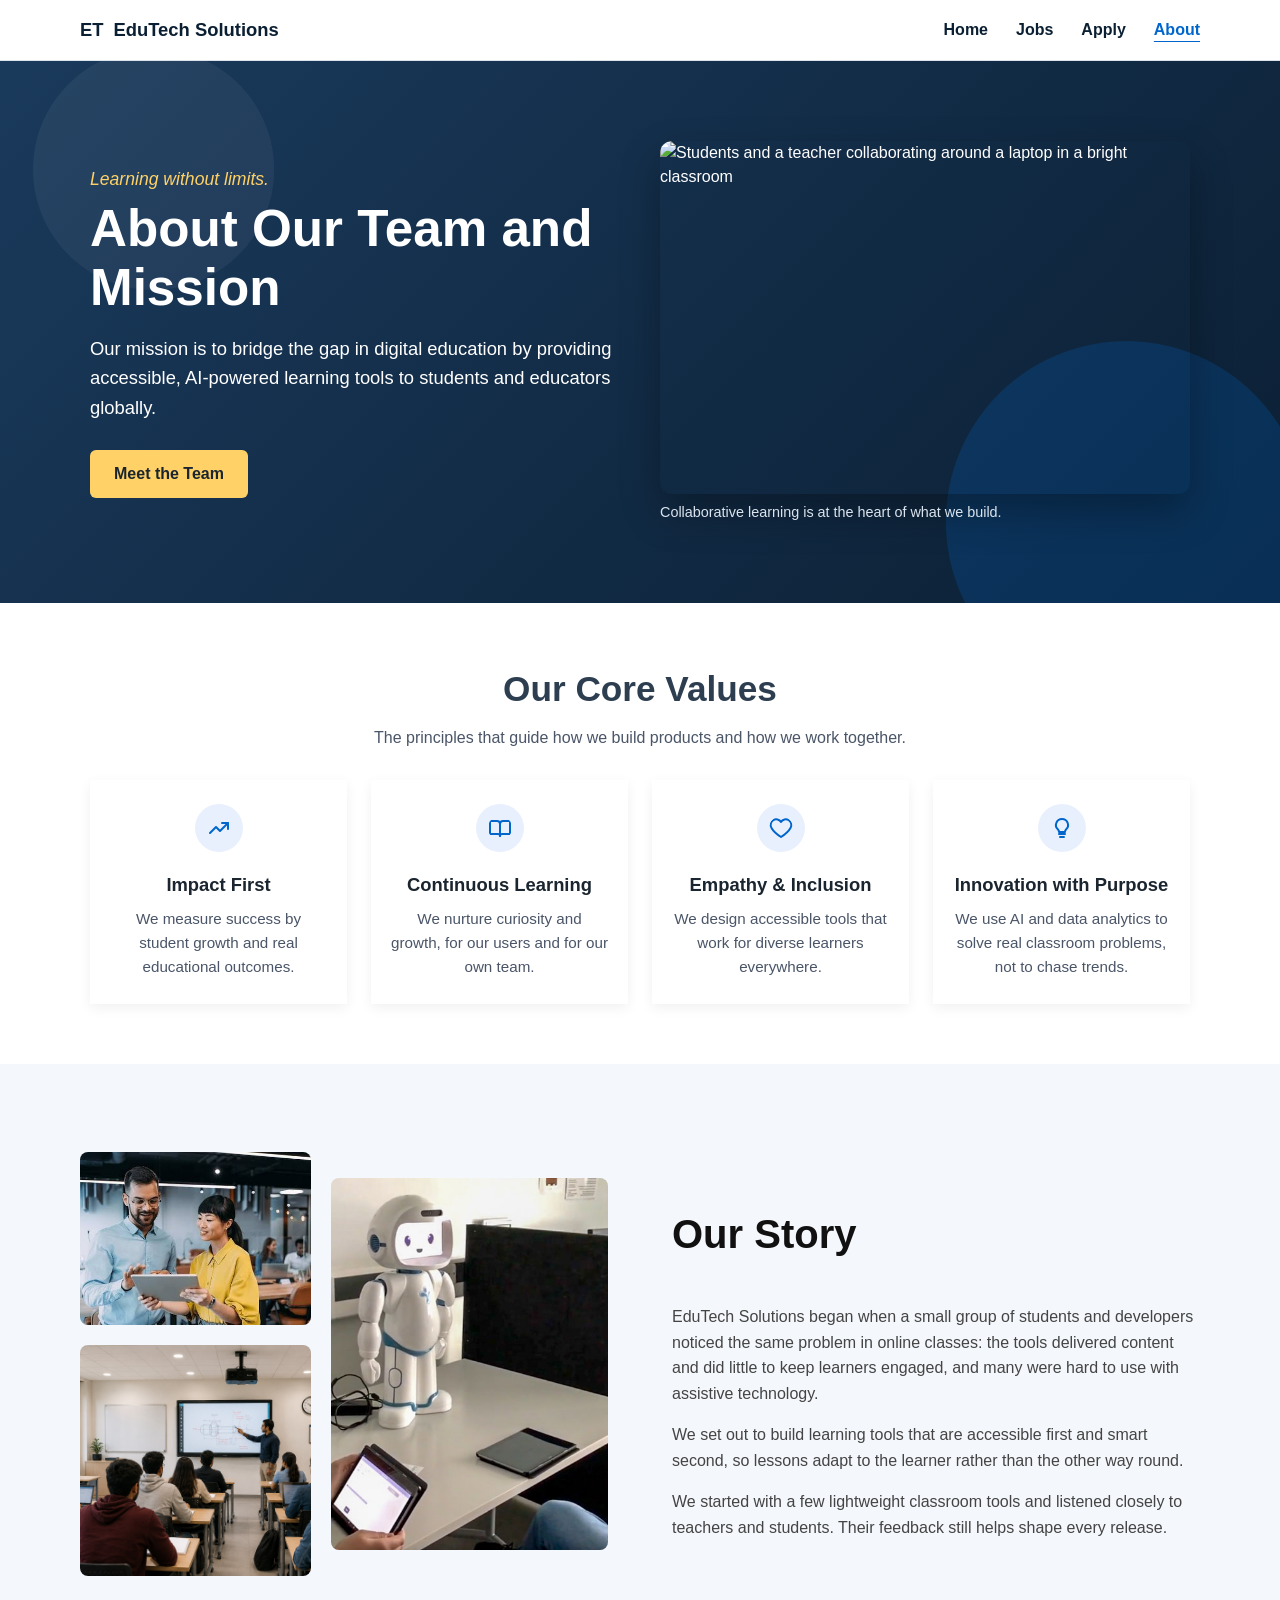
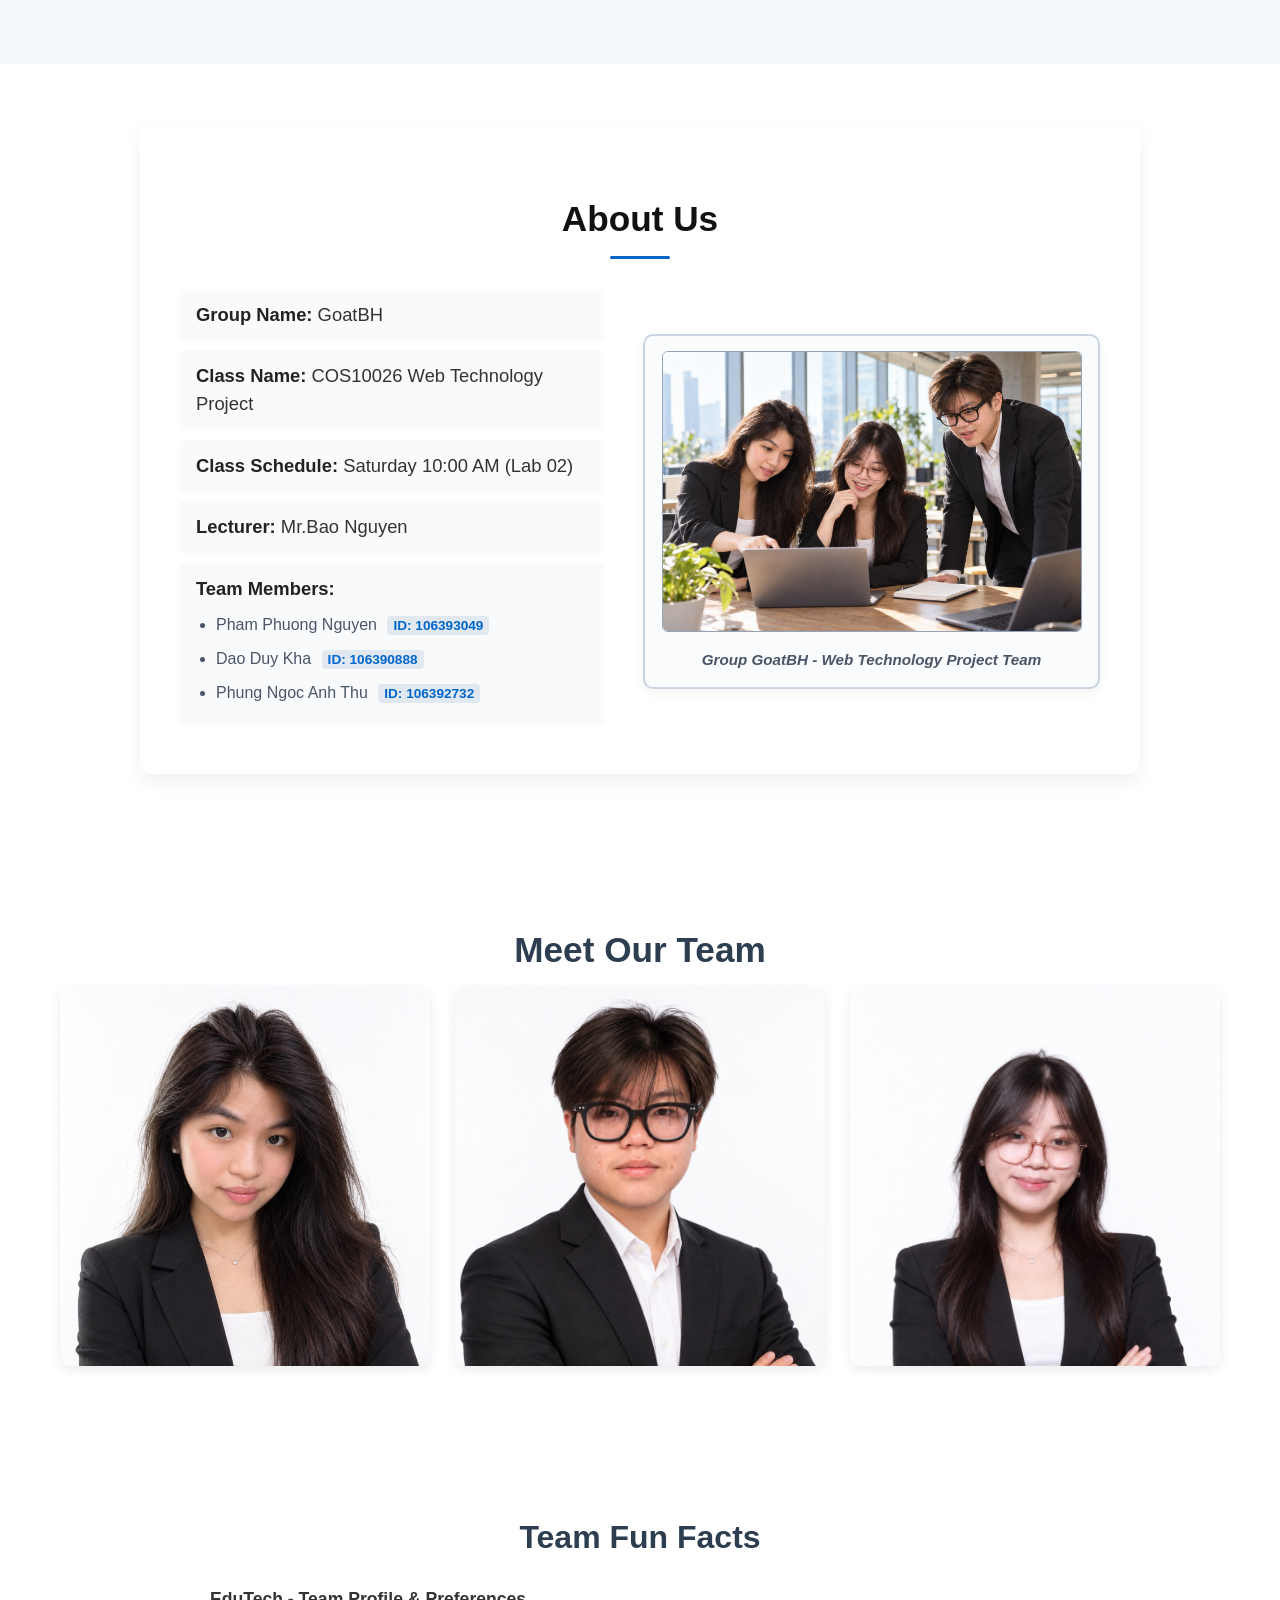
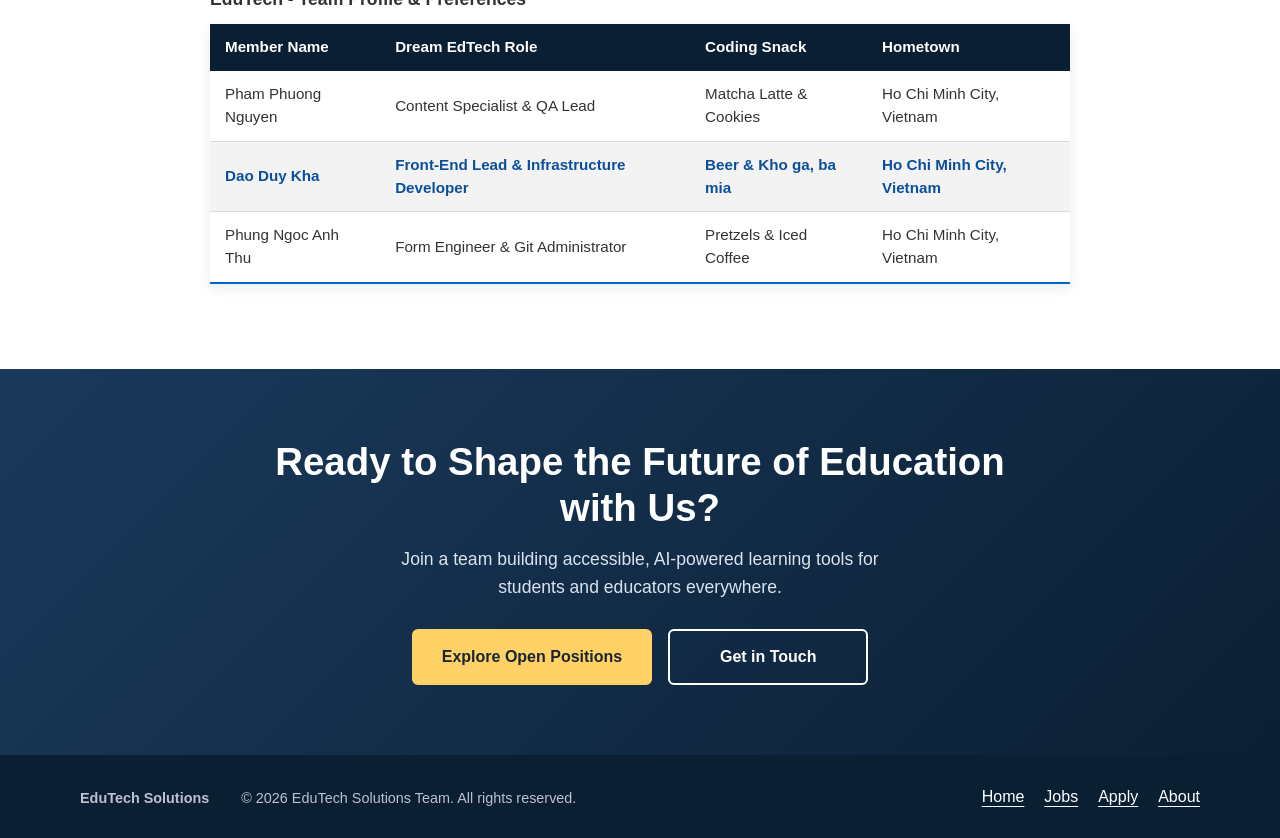
==== commit 244290e2: "pictures" ====
--- a/about.html
+++ b/about.html
@@ -27,7 +27,7 @@
   <header class="site-header">
     <nav class="nav container" aria-label="Main navigation">
       <a class="logo" href="index.html" aria-label="EduTech Solutions home">
-        <img class="logo-mark" src="images/favicon.svg" alt="" width="40" height="40">
+        <span class="logo-mark" aria-hidden="true">ET</span>
         <span>EduTech Solutions</span>
       </a>
 
@@ -278,7 +278,7 @@
                     <tr class="active-row">
                         <td>Dao Duy Kha</td>
                         <td>Front-End Lead &amp; Infrastructure Developer</td>
-                        <td>Beer &amp; Kho ga</td>
+                        <td>Beer &amp; Kho ga, ba mia</td>
                         <td>Ho Chi Minh City, Vietnam</td>
                     </tr>
                     <tr>
@@ -308,19 +308,19 @@
 
       
   <footer class="site-footer">
-        <div class="container footer-content">
-            <div>
-                <strong>EduTech Solutions</strong>
-                <p>&copy; 2026 GoatBH. Student project.</p>
-            </div>
-
-            <ul class="footer-links">
-                <li><a href="https://jira.swinburne.edu.au">Jira project</a></li>
-                <li><a href="https://github.com/NguyenPham023/GoatBH-WebProject">GitHub repository</a></li>
-                <li><a href="mailto:info@edutechsolutions.com">info@edutechsolutions.com</a></li>
-            </ul>
-        </div>
-    </footer>
+    <div class="footer-inner container">
+      <div class="footer-content">
+        <p><strong>EduTech Solutions</strong></p>
+        <p>&copy; 2026 EduTech Solutions Team. All rights reserved.</p>
+      </div>
+      <ul class="footer-links">
+        <li><a href="index.html">Home</a></li>
+        <li><a href="jobs.html">Jobs</a></li>
+        <li><a href="apply.html">Apply</a></li>
+        <li><a href="about.html">About</a></li>
+      </ul>
+    </div>
+  </footer>
 
 </body>
 
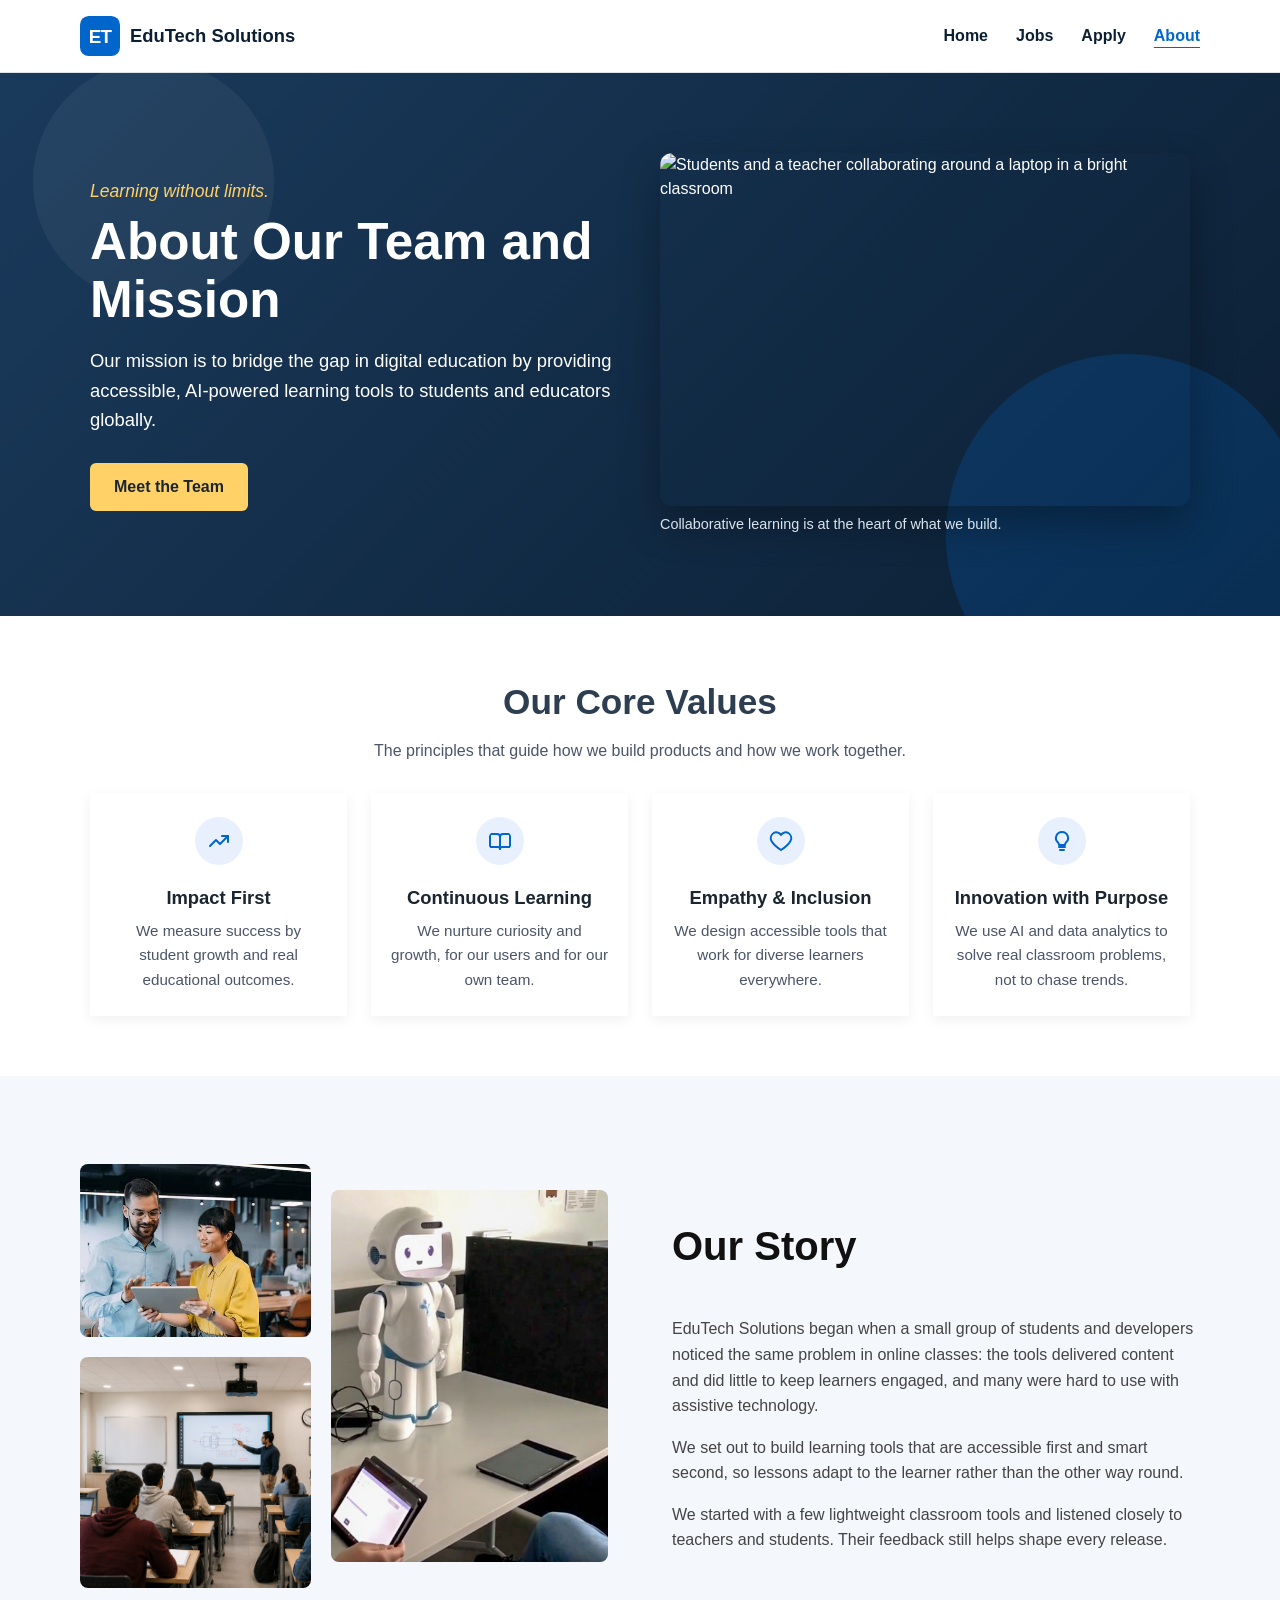
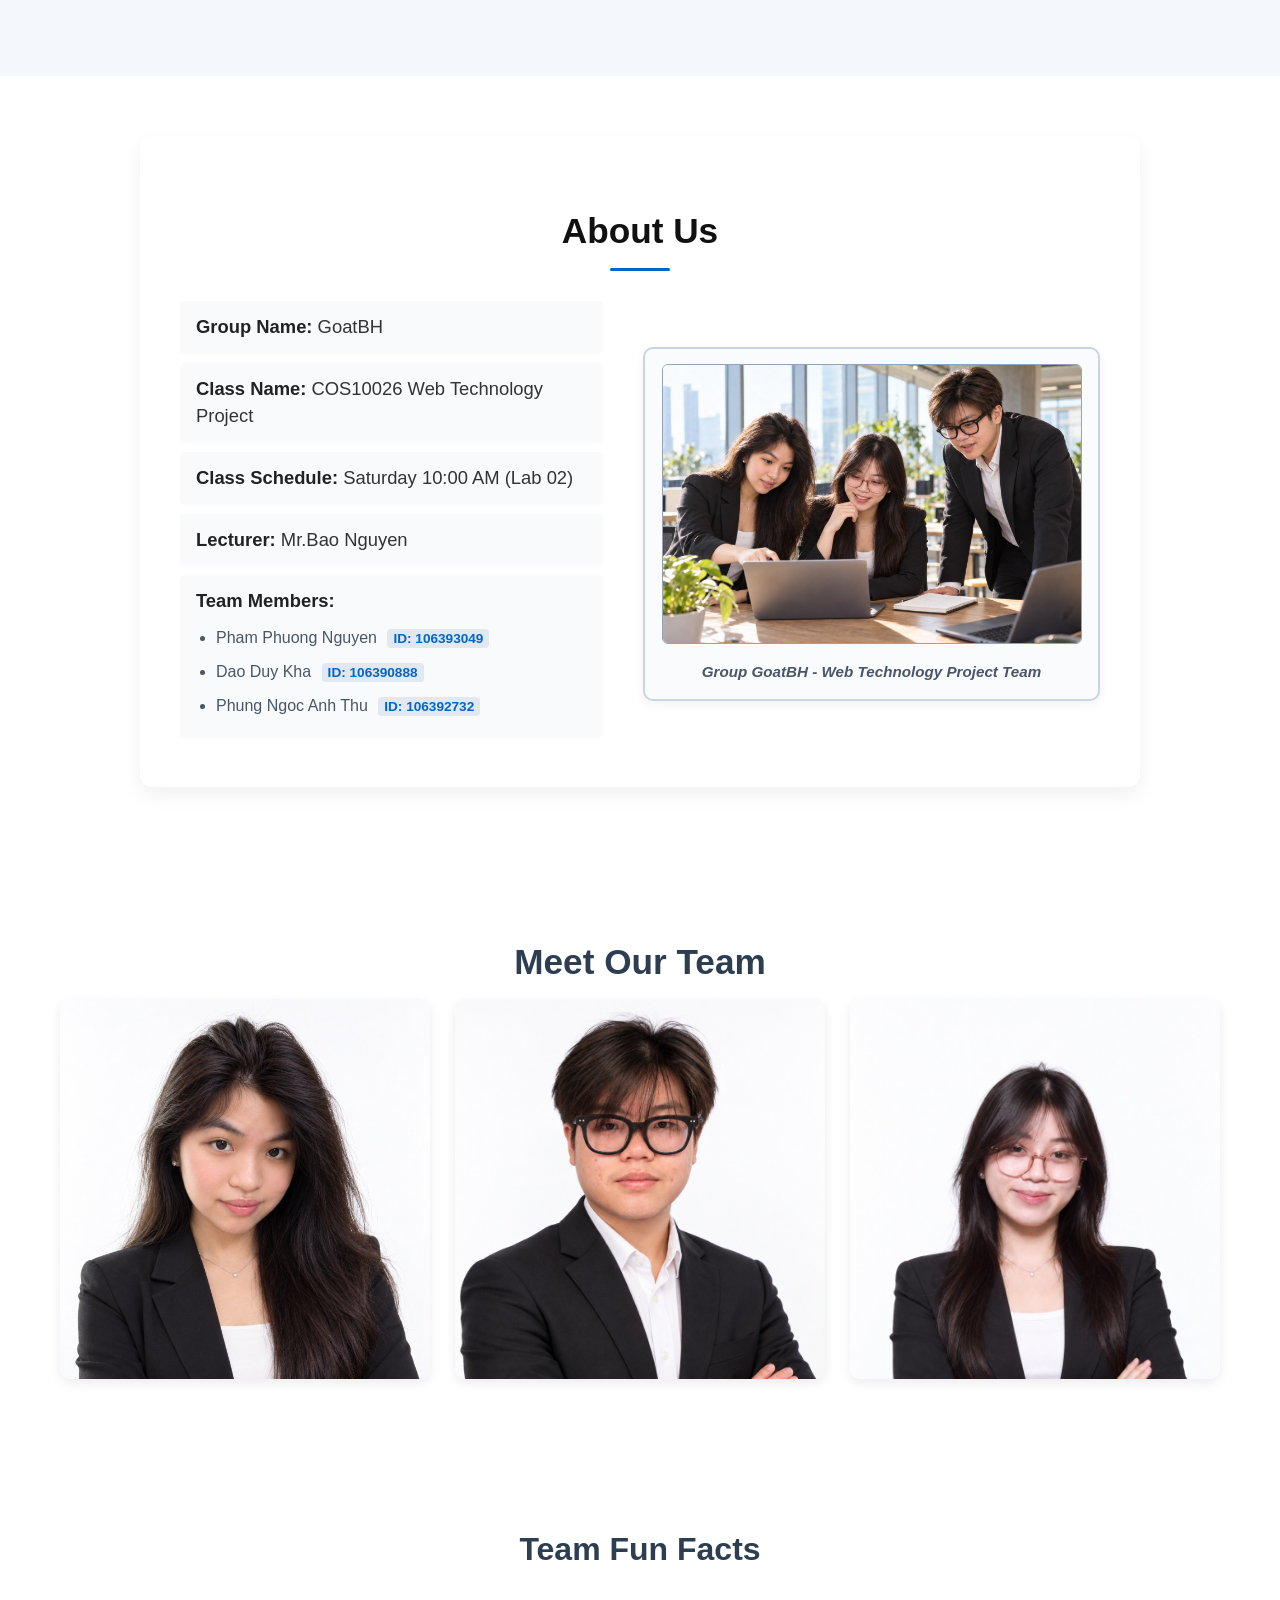
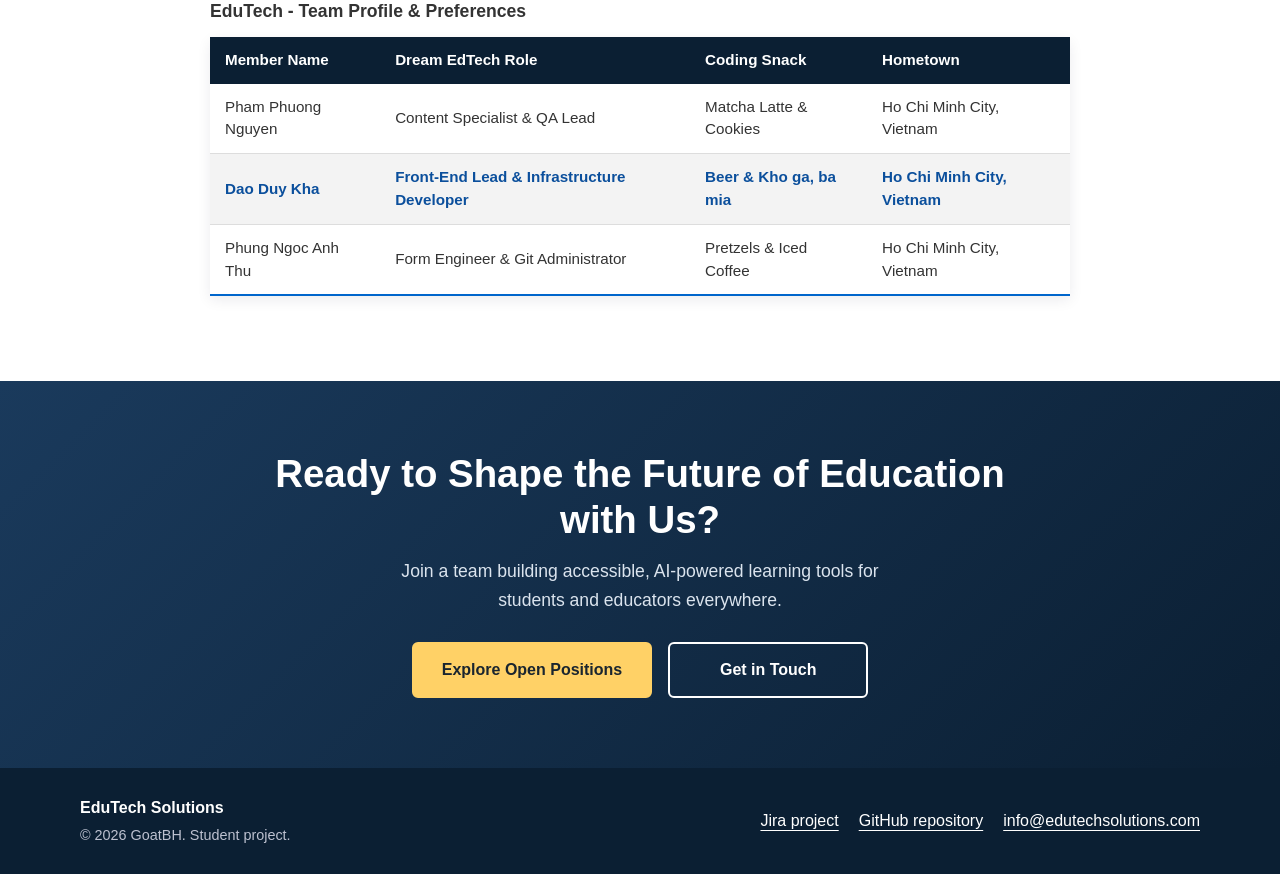
==== commit 3eacf5a8: "Merge pull request #10 from NguyenPham023/feature/about-profile-update Feature/about profile update" ====
--- a/about.html
+++ b/about.html
@@ -27,7 +27,7 @@
   <header class="site-header">
     <nav class="nav container" aria-label="Main navigation">
       <a class="logo" href="index.html" aria-label="EduTech Solutions home">
-        <span class="logo-mark" aria-hidden="true">ET</span>
+        <img class="logo-mark" src="images/favicon.svg" alt="" width="40" height="40">
         <span>EduTech Solutions</span>
       </a>
 
@@ -308,19 +308,19 @@
 
       
   <footer class="site-footer">
-    <div class="footer-inner container">
-      <div class="footer-content">
-        <p><strong>EduTech Solutions</strong></p>
-        <p>&copy; 2026 EduTech Solutions Team. All rights reserved.</p>
-      </div>
-      <ul class="footer-links">
-        <li><a href="index.html">Home</a></li>
-        <li><a href="jobs.html">Jobs</a></li>
-        <li><a href="apply.html">Apply</a></li>
-        <li><a href="about.html">About</a></li>
-      </ul>
-    </div>
-  </footer>
+        <div class="container footer-content">
+            <div>
+                <strong>EduTech Solutions</strong>
+                <p>&copy; 2026 GoatBH. Student project.</p>
+            </div>
+
+            <ul class="footer-links">
+                <li><a href="https://jira.swinburne.edu.au">Jira project</a></li>
+                <li><a href="https://github.com/NguyenPham023/GoatBH-WebProject">GitHub repository</a></li>
+                <li><a href="mailto:info@edutechsolutions.com">info@edutechsolutions.com</a></li>
+            </ul>
+        </div>
+    </footer>
 
 </body>
 
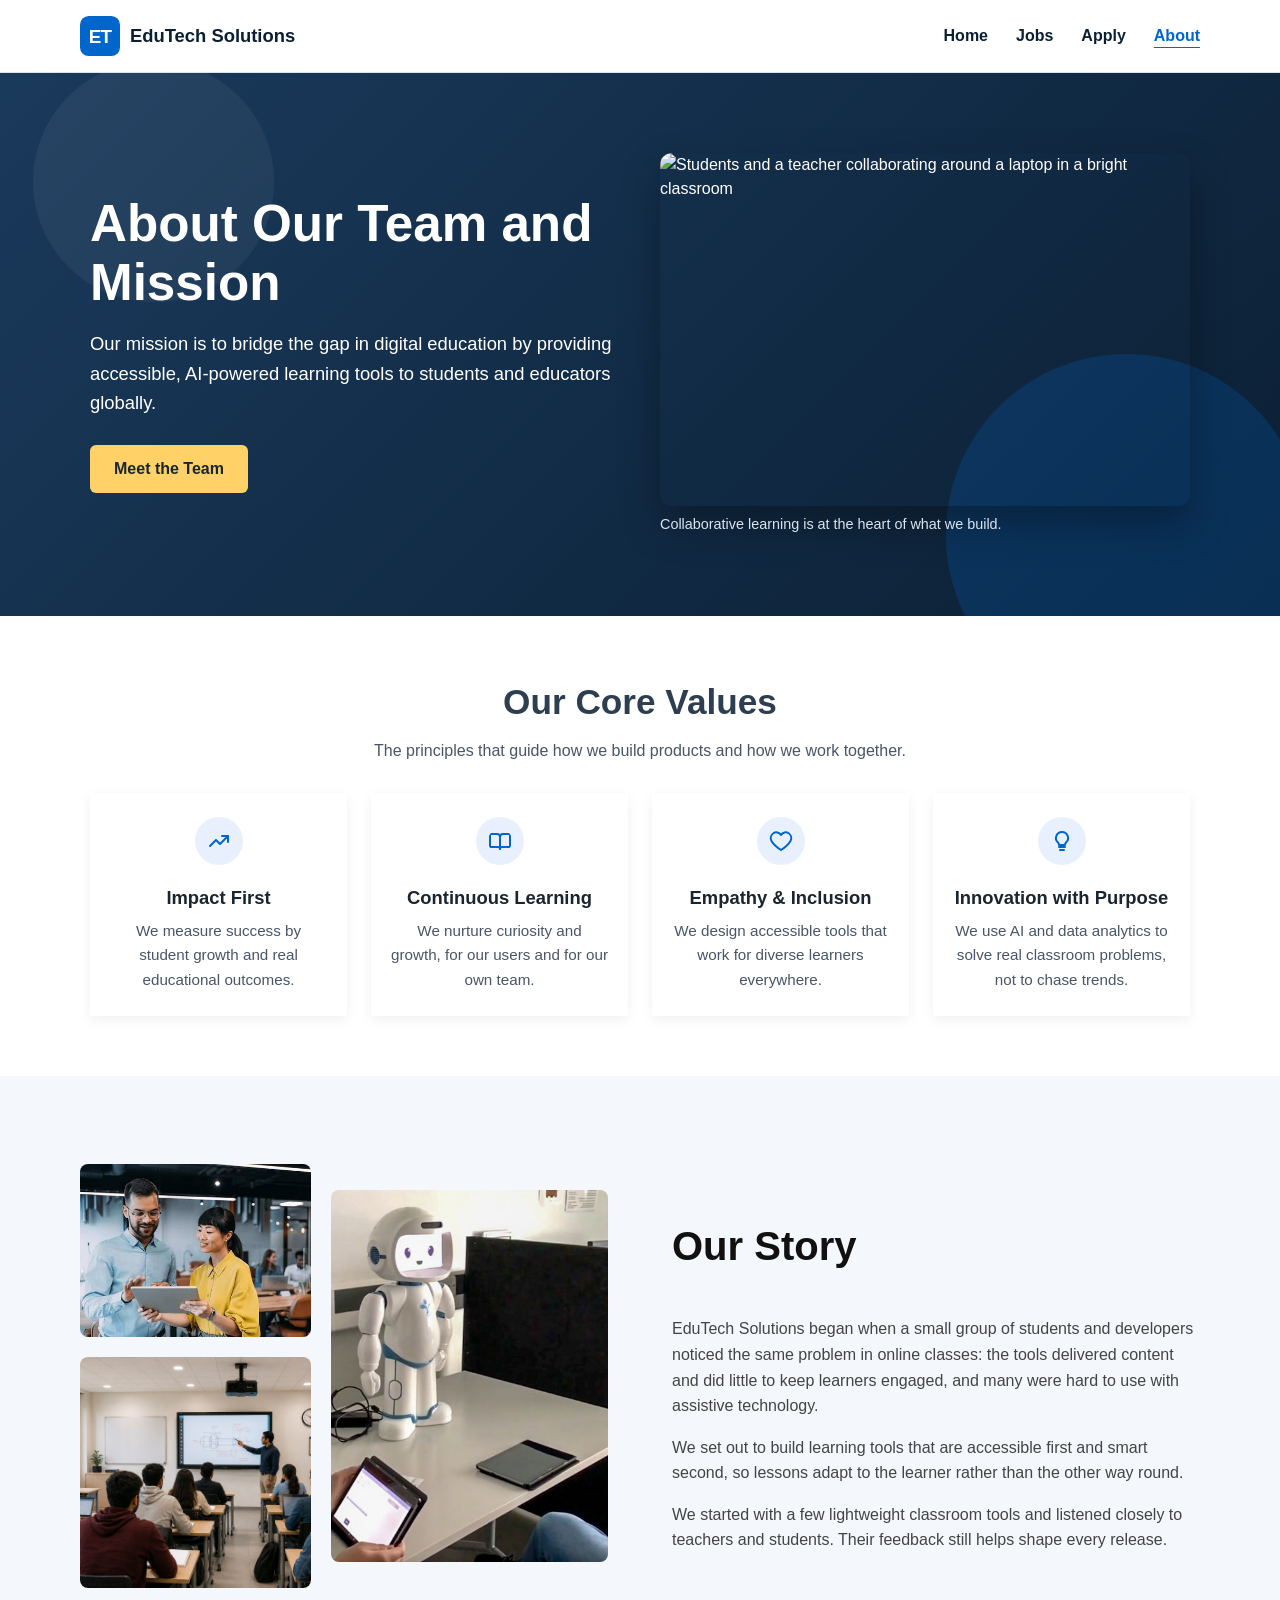
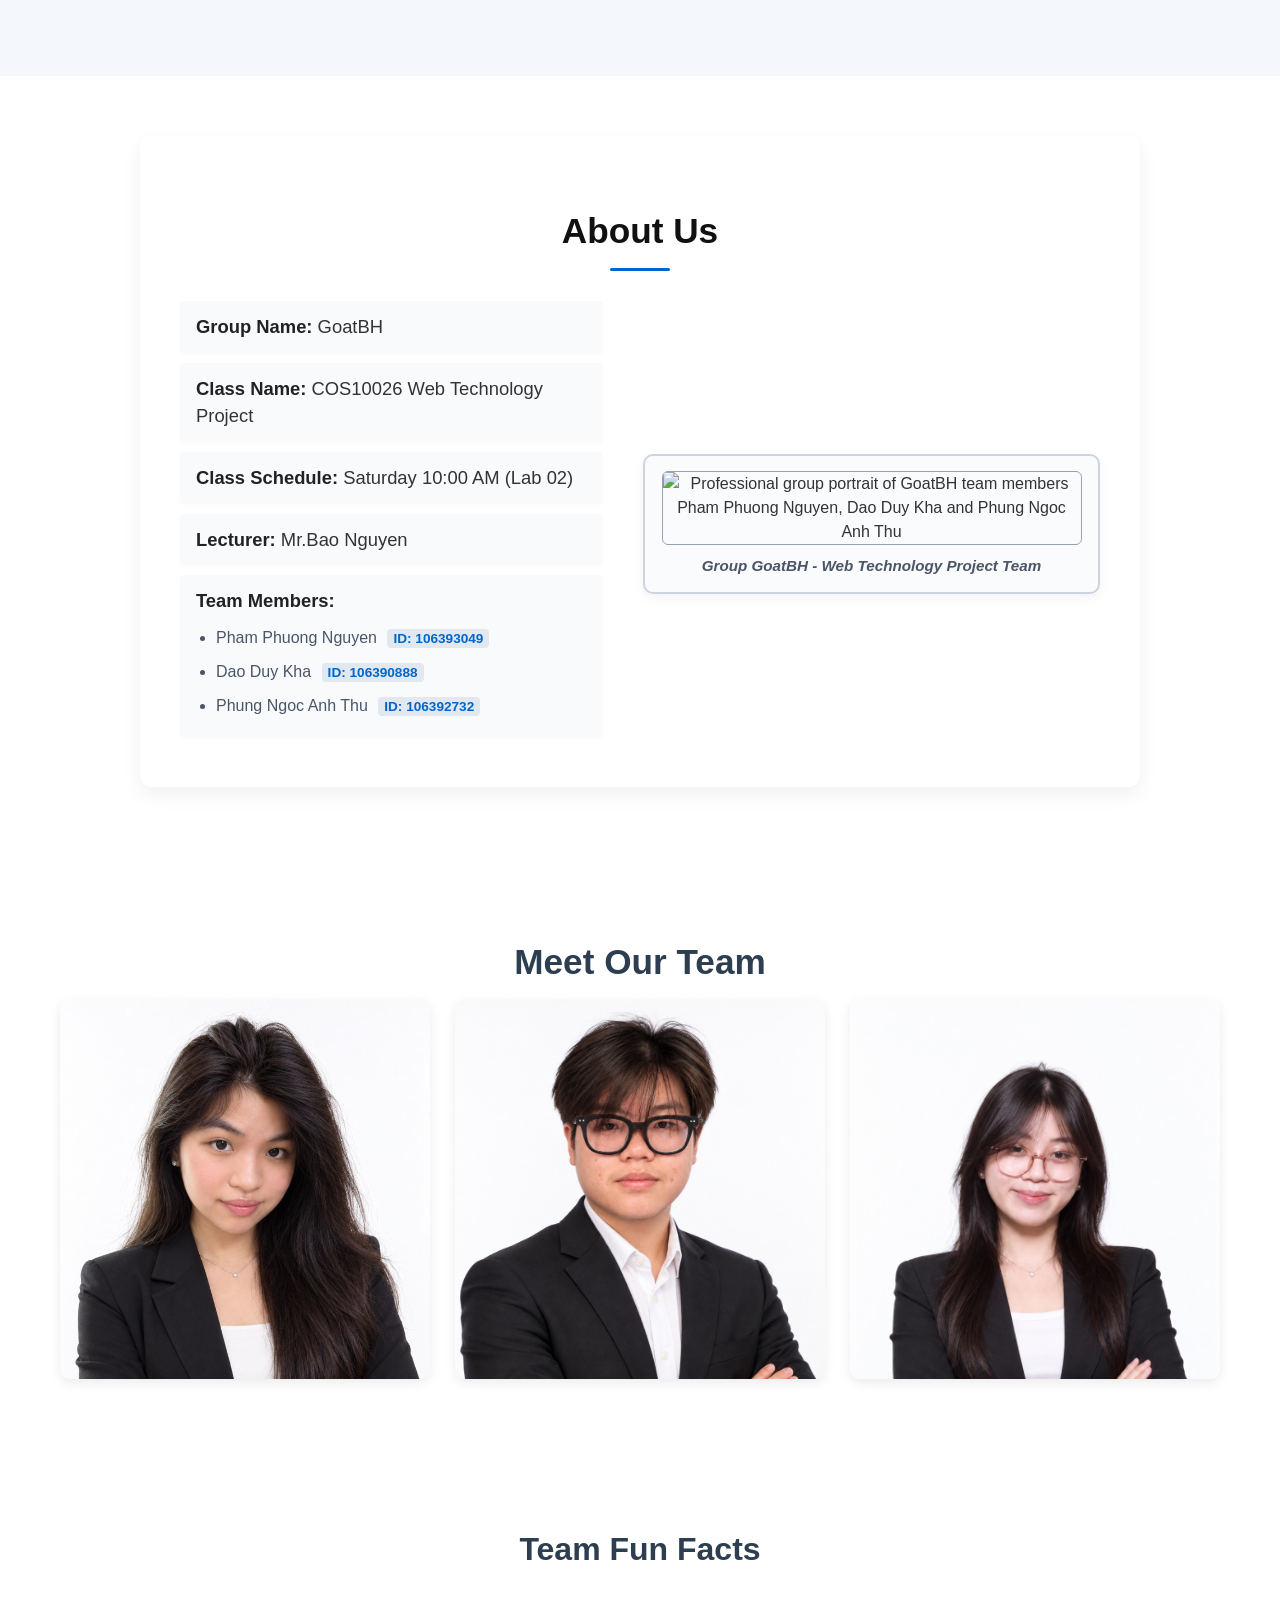
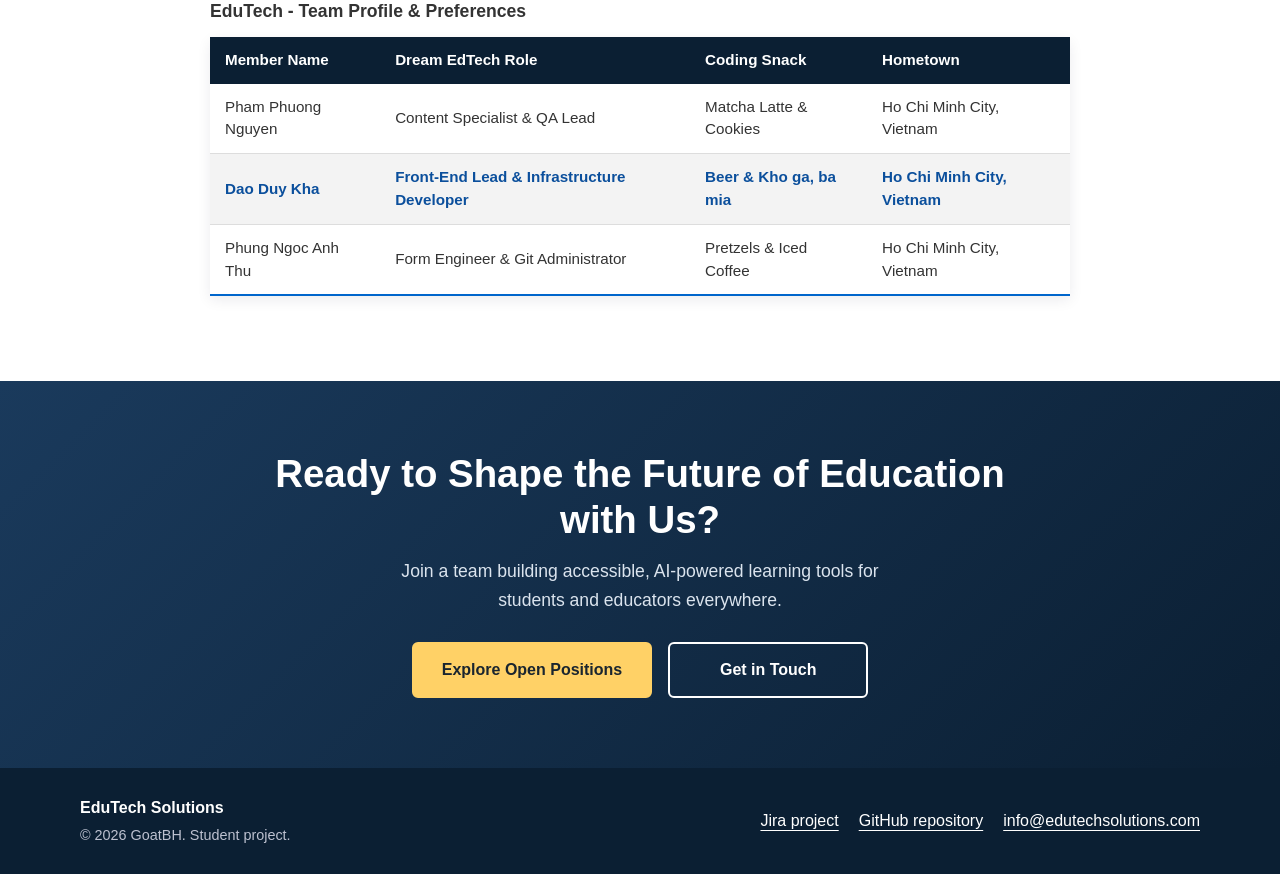
==== commit c35f6833: "Fix assignment requirements: inline/embedded CSS, aside 25%, phone 8-12, DOB dd/mm/yyyy, Melbourne, " ====
--- a/about.html
+++ b/about.html
@@ -9,6 +9,9 @@
     <meta name="description"
         content="Learn about our team GroupBH, our members and our mission behind the EduTech platform">
     <title>About Us</title>
+    <!-- Favicon-->
+    <link rel="icon" type="image/svg+xml" href="images/favicon.svg?v=2">
+    <link rel="icon" type="image/x-icon" href="images/favicon.ico?v=2">
     <!-- Link for reference style css -->
     <link rel="stylesheet" href="css/style.css">
     <link rel="stylesheet" href="css/layout.css">
@@ -45,7 +48,6 @@
         <section class="hero" aria-labelledby="hero-title">
             <div class="hero-inner">
                 <div class="hero-text">
-                    <p class="hero-slogan" style="font-style: italic;">Learning without limits.</p>
                     <h1 id="hero-title">About Our Team and Mission</h1>
                     <p class="hero-mission">
                         Our mission is to bridge the gap in digital education by providing
@@ -182,7 +184,7 @@
                 <!-- Card 1: Phuong Nguyen -->
                 <div class="card">
                     <div class="card-img">
-                        <img src="images/pham-phuong-nguyen-corporate.jpg"
+                        <img src="images/pham-phuong-nguyen-member.jpg"
                             alt="Professional portrait of Pham Phuong Nguyen">
                     </div>
                     <dl class="card-info">
@@ -315,7 +317,7 @@
             </div>
 
             <ul class="footer-links">
-                <li><a href="https://jira.swinburne.edu.au">Jira project</a></li>
+                <li><a href="https://student-team-goatbh.atlassian.net/?continue=https%3A%2F%2Fstudent-team-goatbh.atlassian.net%2Fwelcome%2Fsoftware%3FprojectId%3D10000&atlOrigin=eyJpIjoiYWYyNTkyMDQ2NWUyNDBlM2JhNmYyNjc4ZGVjYTE0MTEiLCJwIjoiamlyYS1zb2Z0d2FyZSJ9">Jira project</a></li>
                 <li><a href="https://github.com/NguyenPham023/GoatBH-WebProject">GitHub repository</a></li>
                 <li><a href="mailto:info@edutechsolutions.com">info@edutechsolutions.com</a></li>
             </ul>
--- a/css/layout.css
+++ b/css/layout.css
@@ -250,10 +250,18 @@
 
 .home-page .search-box {
     display: grid;
-    grid-template-columns: 1fr 1.4fr;
-    align-items: end;
-    gap: 32px;
-    padding: 32px 36px;
+    grid-template-columns: 1fr;   /* heading on top, search bar below */
+    gap: 24px;
+    padding: 36px 40px;
+}
+
+/* Heading (left) and a short "open roles" note (right) */
+.home-page .search-head {
+    display: flex;
+    align-items: flex-end;
+    justify-content: space-between;
+    flex-wrap: wrap;
+    gap: 8px 24px;
 }
 
 .home-page .search-row {
@@ -264,6 +272,24 @@
 .home-page .search-row input {
     flex: 1;
     min-width: 0;
+}
+
+/* Popular searches: label + a row of links that wraps */
+.home-page .quick-search {
+    display: flex;
+    flex-wrap: wrap;
+    align-items: center;
+    gap: 10px 12px;
+    margin-top: 16px;
+}
+
+.home-page .quick-search-links {
+    display: flex;
+    flex-wrap: wrap;
+    gap: 8px;
+    margin: 0;
+    padding: 0;
+    list-style: none;
 }
 
 /* Section headings */
@@ -290,11 +316,59 @@
     overflow-x: auto;
 }
 
-/* Acknowledgement: text block with gold accent line */
+/* Acknowledgement: text block with an ochre accent line
+   (the border colour is in the embedded <style> of index.html) */
 .home-page .home-callout {
     padding-left: 28px;
 }
 
+/* Acknowledgement: one split panel, navy title (left) | content (right) */
+.home-page .ack-panel {
+    display: grid;
+    grid-template-columns: 5fr 8fr;
+    overflow: hidden;   /* keeps the navy side inside the rounded corners */
+}
+
+.home-page .ack-side {
+    display: flex;
+    flex-direction: column;
+    justify-content: center;
+    padding: 48px 40px;
+}
+
+.home-page .ack-body {
+    padding: 44px 48px;
+}
+
+/* Commitments: a list of rows, icon | text */
+.home-page .ack-commitments {
+    margin: 0;
+    padding: 0;
+    list-style: none;
+}
+
+.home-page .ack-item {
+    display: grid;
+    grid-template-columns: 44px 1fr;
+    align-items: start;
+    gap: 16px;
+    padding: 16px 0;
+}
+
+@media (max-width: 900px) {
+    .home-page .ack-panel {
+        grid-template-columns: 1fr;
+    }
+
+    .home-page .ack-side {
+        padding: 36px 28px;
+    }
+
+    .home-page .ack-body {
+        padding: 32px 28px;
+    }
+}
+
 /* Call to action: text | button */
 .home-page .cta-content {
     display: flex;
@@ -304,7 +378,8 @@
     gap: 28px;
 }
 
-/* Home footer: text | links */
+
+/* Footer on every page: text | links */
 .site-footer .footer-content {
     display: flex;
     align-items: center;
@@ -342,6 +417,11 @@
 
     .home-page .search-row {
         flex-direction: column;
+    }
+
+    .site-footer .footer-content {
+        flex-direction: column;
+        align-items: flex-start;
     }
 
     .home-page .benefit-grid,
@@ -375,7 +455,6 @@
     max-width: 720px;
 }
 
-/* Quick facts: a row of chips instead of a bulleted list */
 /* Quick facts: a stats bar (value on top, label below),
    separated by thin dividers — information, not buttons */
 .quick-facts {
@@ -518,7 +597,8 @@
     padding: 0;
 }
 
-/* Footer: text on the left, links on the right */
+/* Footer spacing (layout of its content is in the HOME PAGE section:
+   .site-footer .footer-content). .footer-inner is kept for older markup. */
 .site-footer {
     padding: 28px 0;
 }
@@ -665,4 +745,4 @@
         flex-direction: column-reverse;
         align-items: stretch;
     }
-}
+}
--- a/css/dl.css
+++ b/css/dl.css
@@ -8,26 +8,26 @@
         linear-gradient(135deg, var(--site-navy-light) 0%, var(--site-navy) 100%);
     color: var(--white);
 }
- 
+
 .hero-slogan {
     color: var(--site-gold);
     font-size: 1.1rem;
     margin: 0 0 8px;
 }
- 
+
 .hero h1 {
     font-size: clamp(2rem, 5vw, 3.2rem);
     line-height: 1.15;
     margin: 0 0 16px;
 }
- 
+
 .hero-mission {
     font-size: 1.15rem;
     line-height: 1.6;
     max-width: 55ch;
     margin: 0 0 28px;
 }
- 
+
 .hero-btn {
     display: inline-block;
     background-color: var(--site-gold);
@@ -37,16 +37,16 @@
     font-weight: bold;
     text-decoration: none;
 }
- 
+
 .hero-btn:hover {
     background-color: var(--site-gold-light);
 }
- 
+
 .hero-btn:focus-visible {
     outline: 3px solid var(--white);
     outline-offset: 3px;
 }
- 
+
 .hero-visual img {
     display: block;
     width: 100%;
@@ -55,13 +55,13 @@
     border-radius: 12px;
     box-shadow: 0 18px 40px rgba(0, 0, 0, 0.3);
 }
- 
+
 .hero-visual figcaption {
     margin-top: 8px;
     font-size: 0.9rem;
     color: var(--site-banner-text);
 }
- 
+
 /*  Components: core values  */
 .values-section h2 {
     text-align: center;
@@ -69,14 +69,14 @@
     color: var(--site-heading);
     margin: 0 0 10px;
 }
- 
+
 .values-intro {
     text-align: center;
     color: var(--site-text);
     max-width: 60ch;
     margin: 0 auto;
 }
- 
+
 .value-card {
     background-color: var(--white);
     padding: 24px 20px;
@@ -84,12 +84,12 @@
     box-shadow: 0 4px 12px rgba(0, 0, 0, 0.06);
     transition: transform 0.2s ease, box-shadow 0.2s ease;
 }
- 
+
 .value-card:hover {
     transform: translateY(-5px);
     box-shadow: 0 8px 20px rgba(0, 0, 0, 0.12);
 }
- 
+
 .value-icon {
     width: 48px;
     height: 48px;
@@ -105,41 +105,41 @@
     stroke-linecap: round;
     stroke-linejoin: round;
 }
- 
+
 .value-card h3 {
     margin: 0 0 8px;
     font-size: 1.15rem;
     color: var(--site-ink);
 }
- 
+
 .value-card p {
     margin: 0;
     font-size: 0.95rem;
     line-height: 1.6;
     color: var(--site-text);
 }
- 
+
 /*  Components: story & vision  */
 /* (grid, padding and column layout moved to layout.css) */
 .story-section {
     background-color: var(--cream);
 }
- 
+
 /* Visuals - Collage styling */
 .collage-img {
     width: 100%;
     object-fit: cover;
     border-radius: 8px;
 }
- 
+
 .img-top {
     aspect-ratio: 4 / 3;
 }
- 
+
 .img-bottom {
     aspect-ratio: 1 / 1;
 }
- 
+
 /* Content styling */
 .story-content h2 {
     font-size: 2.5rem;
@@ -147,13 +147,13 @@
     color: #111;
     margin-bottom: 1.5rem;
 }
- 
+
 .story-origin h3 {
     font-size: 1.25rem;
     color: #555;
     margin-bottom: 1rem;
 }
- 
+
 .story-origin p {
     font-size: 1rem;
     line-height: 1.6;
@@ -166,7 +166,7 @@
     padding: 60px 20px;
     color: #333;
 }
- 
+
 .team-container {
     max-width: 1000px;
     margin: 0 auto;
@@ -175,7 +175,7 @@
     border-radius: 12px;
     box-shadow: 0 8px 20px rgba(0, 0, 0, 0.06);
 }
- 
+
 .team-section h2 {
     font-size: 2.2rem;
     margin-bottom: 30px;
@@ -183,7 +183,7 @@
     text-align: center;
     position: relative;
 }
- 
+
 .team-section h2::after {
     content: '';
     display: block;
@@ -193,7 +193,7 @@
     margin: 10px auto 0;
     border-radius: 2px;
 }
- 
+
 .team-content-wrapper {
     display: flex;
     align-items: center;
@@ -201,7 +201,7 @@
     gap: 40px;
     flex-wrap: wrap;
 }
- 
+
 .team-details-list {
     list-style: none;
     padding: 0;
@@ -209,7 +209,7 @@
     flex: 1;
     min-width: 280px;
 }
- 
+
 .team-details-list>li {
     font-size: 1.15rem;
     padding: 12px 16px;
@@ -218,17 +218,17 @@
     border-radius: 4px;
     box-shadow: 0 2px 4px rgba(0, 0, 0, 0.02);
 }
- 
+
 .team-details-list>li strong {
     color: #222;
 }
- 
+
 .nested-members-list {
     list-style-type: disc;
     margin-top: 8px;
     padding-left: 20px;
 }
- 
+
 .nested-members-list li {
     font-size: 1rem;
     background-color: transparent;
@@ -237,7 +237,7 @@
     margin-bottom: 4px;
     color: var(--site-text);
 }
- 
+
 .student-id {
     font-size: 0.85rem;
     color: var(--site-blue);
@@ -247,7 +247,7 @@
     font-weight: 600;
     margin-left: 6px;
 }
- 
+
 .image-section {
     flex: 1;
     min-width: 280px;
@@ -259,7 +259,7 @@
     box-shadow: 0 4px 12px rgba(0, 0, 0, 0.05);
     margin: 0;
 }
- 
+
 .image-section img {
     width: 100%;
     max-width: 420px;
@@ -268,7 +268,7 @@
     border-radius: 6px;
     object-fit: cover;
 }
- 
+
 .image-section figcaption {
     margin-top: 10px;
     font-size: 0.95rem;
@@ -276,25 +276,25 @@
     font-style: italic;
     font-weight: 600;
 }
- 
+
 /* Team Section & Hover Overlay Cards */
 .team {
     padding: 60px 20px;
     text-align: center;
 }
- 
+
 .team h1 {
     font-size: 2.2rem;
     margin-bottom: 10px;
     color: var(--site-heading);
 }
- 
+
 .section-hint {
     color: #64748b;
     font-size: 0.95rem;
     margin-bottom: 40px;
 }
- 
+
 .team-cards {
     display: flex;
     justify-content: center;
@@ -303,7 +303,7 @@
     max-width: 1300px;
     margin: 0 auto;
 }
- 
+
 .card {
     background: var(--white);
     border-radius: 10px;
@@ -316,23 +316,23 @@
     flex-direction: column;
     transition: box-shadow 0.3s ease;
 }
- 
+
 .card:hover {
     box-shadow: 0 12px 24px rgba(0, 0, 0, 0.15);
 }
- 
+
 .card-img {
     width: 100%;
     height: 380px;
 }
- 
+
 .card-img img {
     width: 100%;
     height: 100%;
     object-fit: cover;
     object-position: center top;
 }
- 
+
 .card-info {
     position: absolute;
     bottom: 0;
@@ -351,32 +351,32 @@
     margin: 0;
     box-sizing: border-box;
 }
- 
+
 .card:hover .card-info {
     transform: translateY(0);
 }
- 
+
 .card-name {
     font-size: 1.3rem;
     margin: 0 0 4px 0;
     color: #111;
     font-weight: bold;
 }
- 
+
 .card-role {
     font-weight: 600;
     color: var(--site-blue);
     font-size: 0.95rem;
     margin: 0 0 8px 0;
 }
- 
+
 .card-contribution {
     font-size: 0.88rem;
     color: var(--site-text);
     margin: 0 0 8px 0;
     line-height: 1.4;
 }
- 
+
 .card-quote {
     font-size: 0.82rem;
     color: #718096;
@@ -385,21 +385,21 @@
     padding-top: 8px;
     border-top: 1px solid #edf2f7;
 }
- 
+
 /* Team Fun Facts Table */
 .fun-facts-section {
     max-width: 900px;
     margin: 40px auto;
     padding: 20px;
 }
- 
+
 .fun-facts-section h2 {
     text-align: center;
     color: var(--site-heading);
     margin-bottom: 20px;
     font-size: 2rem;
 }
- 
+
 .content-table {
     border-collapse: collapse;
     margin: 25px 0;
@@ -411,7 +411,7 @@
     box-shadow: 0 4px 14px rgba(11, 31, 51, 0.08);
     background-color: var(--white);
 }
- 
+
 .content-table caption {
     font-size: 1.1rem;
     font-weight: bold;
@@ -419,41 +419,41 @@
     color: #333;
     text-align: left;
 }
- 
+
 .content-table th {
     background-color: var(--site-navy);
     color: var(--white);
     text-align: left;
     font-weight: bold;
 }
- 
+
 .content-table th,
 .content-table td {
     padding: 12px 15px;
 }
- 
+
 .content-table tbody tr {
     border-bottom: 1px solid #dddddd;
     transition: background-color 0.2s ease;
 }
- 
+
 .content-table tbody tr:nth-of-type(even) {
     background-color: #f3f3f3;
 }
- 
+
 .content-table tbody tr:hover {
     background-color: var(--site-blue-tint);
 }
- 
+
 .content-table tbody tr:last-of-type {
     border-bottom: 2px solid var(--site-blue);
 }
- 
+
 .content-table tbody tr.active-row {
     font-weight: bold;
     color: var(--site-blue-dark);
 }
- 
+
 /* Apply Button Styling */
 .apply-btn {
     display: inline-block;
@@ -464,24 +464,24 @@
     border-radius: 4px;
     font-weight: bold;
 }
- 
+
 .apply-btn:hover {
     background-color: var(--site-ink);
 }
- 
+
 /* --- Components: call to action --- */
 .cta-section {
     background-color: var(--site-navy);
     background-image: linear-gradient(135deg, var(--site-navy-light) 0%, var(--site-navy) 100%);
     color: var(--white);
 }
- 
+
 .cta-section h2 {
     font-size: clamp(1.7rem, 4vw, 2.4rem);
     line-height: 1.2;
     margin: 0 0 14px;
 }
- 
+
 .cta-section p {
     font-size: 1.1rem;
     line-height: 1.6;
@@ -489,7 +489,7 @@
     margin: 0 auto;
     max-width: 55ch;
 }
- 
+
 .cta-btn {
     display: inline-block;
     min-width: 200px;
@@ -501,41 +501,41 @@
     text-align: center;
     transition: background-color 0.2s ease, color 0.2s ease;
 }
- 
+
 /* Primary: solid yellow */
 .cta-primary {
     background-color: var(--site-gold);
     color: var(--site-ink);
 }
- 
+
 .cta-primary:hover {
     background-color: var(--site-gold-light);
     border-color: var(--site-gold-light);
 }
- 
+
 /* Secondary: outline */
 .cta-secondary {
     background-color: transparent;
     color: var(--white);
     border-color: var(--white);
 }
- 
+
 .cta-secondary:hover {
     background-color: var(--white);
     color: var(--site-ink);
 }
- 
+
 .cta-btn:focus-visible {
     outline: 3px solid var(--white);
     outline-offset: 3px;
 }
- 
+
 /* ==================================================
    Homepage: colours, borders and reusable components
    Calm, professional palette shared with Jobs/About/Apply:
    navy text, blue accents, soft backgrounds, soft shadows.
    ================================================== */
- 
+
 /* ----- Hero: soft blue-grey background, no harsh grid ----- */
 .home-page .hero {
     color: var(--navy);
@@ -543,14 +543,14 @@
     background-image: linear-gradient(180deg, var(--cream) 0%, var(--white) 100%);
     border-bottom: 1px solid var(--site-border);
 }
- 
+
 .home-page .hero h1 {
     margin: 0 0 20px;
     font-size: clamp(2.4rem, 5vw, 3.6rem);
     line-height: 1.1;
     letter-spacing: -0.02em;
 }
- 
+
 /* ----- Buttons: rounded, soft shadow instead of hard offset ----- */
 .home-page .button,
 .home-page button {
@@ -568,7 +568,7 @@
     text-decoration: none;
     transition: background-color 0.2s ease, transform 0.2s ease, box-shadow 0.2s ease;
 }
- 
+
 .home-page .button:hover,
 .home-page button:hover {
     background-color: var(--site-blue-dark);
@@ -576,98 +576,138 @@
     transform: translateY(-2px);
     box-shadow: 0 8px 18px rgba(11, 31, 51, 0.16);
 }
- 
+
 .home-page .button-light {
     color: var(--navy);
     background-color: var(--white);
     border-color: var(--site-border);
 }
- 
+
 .home-page .button-light:hover {
     color: var(--navy);
     background-color: var(--white);
     border-color: var(--purple);
 }
- 
+
 .home-page .button-yellow {
     color: var(--site-ink);
     background-color: var(--yellow);
     border-color: var(--yellow);
 }
- 
+
 .home-page .button-yellow:hover {
     color: var(--site-ink);
     background-color: var(--site-gold-light);
     border-color: var(--site-gold-light);
 }
- 
+
 /* ----- Hero image: rounded with a soft shadow ----- */
 .home-page .hero-image {
     margin: 0;
 }
- 
+
 .home-page .hero-image img {
     width: 100%;
     border: 0;
     border-radius: 12px;
     box-shadow: 0 18px 40px rgba(11, 31, 51, 0.18);
 }
- 
+
 .home-page .hero-image figcaption {
     margin-top: 14px;
     color: var(--grey);
     font-size: 0.9rem;
 }
- 
-/* ----- Search: light card instead of a dark band ----- */
+
+/* ----- Search: light blue card that overlaps the hero ----- */
 .home-page .search-section {
     color: var(--navy);
-    background-color: var(--white);
-}
- 
+    background-color: transparent;
+}
+
 .home-page .search-box {
     background-color: var(--site-blue-tint);
     border: 1px solid #cfdcf5;
     border-radius: 12px;
 }
- 
+
 .home-page .acknowledgement .eyebrow {
-    color: #8a6d1d;
-}
- 
+    color: var(--purple);   /* blue eyebrow, like the other light sections */
+}
+
 .home-page .cta .eyebrow {
     color: var(--yellow);
 }
- 
+
 .home-page .search-section h2 {
     margin-bottom: 0;
     font-size: 1.8rem;
 }
- 
-.home-page .job-search label {
+
+/* Visible label above the search bar, with space before the box
+   (a label with class="visually-hidden" stays hidden) */
+.home-page .job-search label:not(.visually-hidden) {
     display: block;
-    margin-bottom: 8px;
-    font-weight: bold;
-}
- 
+    margin-bottom: 14px;
+    font-weight: 600;
+    color: var(--site-heading);
+}
+
+/* Big search bar with a magnifier icon inside */
 .home-page .search-row input {
-    padding: 12px 14px;
+    min-height: 54px;
+    padding: 12px 16px 12px 46px;
     border: 1px solid #b8c2cf;
-    border-radius: 6px;
+    border-radius: 8px;
     background-color: var(--white);
+    background-image: url("data:image/svg+xml,%3Csvg xmlns='http://www.w3.org/2000/svg' width='18' height='18' viewBox='0 0 24 24' fill='none' stroke='%234a5568' stroke-width='2.2' stroke-linecap='round' stroke-linejoin='round'%3E%3Ccircle cx='11' cy='11' r='7'/%3E%3Cpath d='m20 20-3.5-3.5'/%3E%3C/svg%3E");
+    background-repeat: no-repeat;
+    background-position: 16px center;
     font: inherit;
-}
- 
+    transition: border-color 0.2s ease, box-shadow 0.2s ease, background-color 0.2s ease;
+}
+
 .home-page .search-row input:focus {
     outline: none;
     border-color: var(--purple);
+    background-color: var(--white);
     box-shadow: 0 0 0 3px rgba(0, 102, 204, 0.18);
 }
- 
+
 .home-page .search-row button {
+    min-height: 54px;
+    padding: 0 28px;
+    border-radius: 8px;
     box-shadow: none;
 }
- 
+
+/* "Popular searches" links (pure HTML/CSS, no JavaScript) */
+.home-page .quick-search-label {
+    margin: 0;
+    color: var(--grey);
+    font-size: 0.9rem;
+    font-weight: 600;
+}
+
+.home-page .quick-search-links a {
+    display: inline-block;
+    padding: 6px 14px;
+    color: var(--site-blue-dark);
+    background-color: var(--white);
+    border: 1px solid #cfdcf5;
+    border-radius: 999px;          /* pill shape = a tag/link, not a main button */
+    font-size: 0.9rem;
+    font-weight: 600;
+    text-decoration: none;
+    transition: background-color 0.2s ease, border-color 0.2s ease, color 0.2s ease;
+}
+
+.home-page .quick-search-links a:hover {
+    color: var(--white);
+    background-color: var(--site-blue);
+    border-color: var(--site-blue);
+}
+
 /* ----- Benefit cards: same style as .role-card on Jobs ----- */
 .home-page .card {
     position: static;
@@ -683,12 +723,12 @@
     text-align: left;
     transition: transform 0.2s ease, box-shadow 0.2s ease;
 }
- 
+
 .home-page .card:hover {
     transform: translateY(-4px);
     box-shadow: 0 10px 22px rgba(0, 0, 0, 0.1);
 }
- 
+
 .home-page .card-number {
     display: inline-grid;
     place-items: center;
@@ -700,30 +740,30 @@
     border-radius: 50%;
     font-weight: bold;
 }
- 
+
 .home-page .card h3 {
     margin-bottom: 10px;
     font-size: 1.25rem;
 }
- 
+
 .home-page .card p {
     margin-bottom: 0;
     color: var(--grey);
 }
- 
+
 /* ----- Team voices ----- */
 .home-page .voices-section {
     background-color: var(--cream);
 }
- 
+
 .home-page .voices-heading {
     text-align: center;
 }
- 
+
 .home-page .voices-heading p:last-child {
     color: var(--grey);
 }
- 
+
 .home-page .voice-card {
     padding: 30px;
     background-color: var(--white);
@@ -732,7 +772,7 @@
     box-shadow: 0 4px 14px rgba(11, 31, 51, 0.06);
     text-align: center;
 }
- 
+
 .home-page .voice-card img {
     width: 140px;
     height: 140px;
@@ -746,7 +786,7 @@
 .home-page .voice-card:nth-child(3) img {
     object-position: center top;
 }
- 
+
 .home-page .voice-card blockquote {
     min-height: 110px;
     margin: 0 0 24px;
@@ -756,120 +796,215 @@
     line-height: 1.5;
     color: var(--site-ink);
 }
- 
+
 .home-page .voice-card h3 {
     margin-bottom: 2px;
 }
- 
+
 .home-page .voice-card p {
     margin-bottom: 0;
     color: var(--purple);
     font-weight: 600;
     font-size: 0.95rem;
 }
- 
+
 /* ----- Vacancies table: navy header, soft rows ----- */
 .home-page .vacancies-section {
     background-color: var(--white);
 }
- 
+
 .home-page table {
     width: 100%;
     border-collapse: collapse;
     background-color: var(--white);
 }
- 
+
 .home-page caption {
     padding: 12px 0;
     font-weight: bold;
     text-align: left;
     color: var(--grey);
 }
- 
+
 .home-page th,
 .home-page td {
     padding: 14px 16px;
     border: 1px solid var(--site-border);
     text-align: left;
 }
- 
+
 .home-page thead tr:first-child th {
     color: var(--white);
     background-color: var(--navy);
     text-align: center;
     letter-spacing: 0.04em;
 }
- 
+
 .home-page thead tr:nth-child(2) th {
     color: var(--navy);
     background-color: var(--site-blue-tint);
 }
- 
+
 .home-page tbody th {
     background-color: var(--site-soft);
 }
- 
+
 .home-page tbody tr:hover td {
     background-color: var(--cream);
 }
- 
+
 .home-page .table-note {
     margin-top: 18px;
 }
- 
+
 .home-page .table-note a {
     color: var(--purple);
     font-weight: bold;
 }
- 
-/* ----- Acknowledgement: soft background, gold accent ----- */
+
+/* ----- Acknowledgement of Country: one split panel (soft blue | white) -----
+   Deliberately different from the benefit cards above:
+   one panel instead of three cards, rows with dividers instead of tiles. */
 .home-page .acknowledgement {
     color: var(--navy);
-    background-color: var(--site-soft);
+    background-color: var(--cream);
+}
+
+/* The panel: white, rounded, soft shadow */
+.home-page .ack-panel {
+    background-color: var(--white);
+    border: 1px solid var(--site-border);
+    border-radius: 16px;
+    box-shadow: 0 18px 40px rgba(11, 31, 51, 0.08);
+}
+
+/* Left side: soft blue panel (the CTA above and the footer below are navy,
+   so a light panel keeps the end of the page from feeling heavy) */
+.home-page .ack-side {
+    color: var(--navy);
+    background-color: var(--site-blue-tint);
+    background-image:
+        radial-gradient(circle at 100% 100%, rgba(0, 102, 204, 0.10) 0, rgba(0, 102, 204, 0.10) 120px, transparent 121px),
+        linear-gradient(160deg, #eef4ff 0%, var(--site-blue-tint) 100%);
+    border-right: 1px solid var(--site-border);
+}
+
+.home-page .ack-side h2 {
+    margin: 0 0 24px;
+    font-size: clamp(1.9rem, 3.2vw, 2.5rem);
+    line-height: 1.15;
+    color: var(--site-heading);
+}
+
+/* Place name under the title, with a short gold line above it */
+.home-page .ack-place {
+    margin: 0;
+    padding-top: 16px;
+    border-top: 3px solid var(--yellow);
+    width: fit-content;
+    font-size: 0.9rem;
+    font-weight: 600;
+    letter-spacing: 0.04em;
+    color: var(--grey);
+}
+
+/* Right side: the acknowledgement text */
+.home-page .ack-text p {
+    margin: 0 0 12px;
+    color: var(--site-text);
+}
+
+.home-page .ack-text p:last-child {
+    margin-bottom: 0;
+}
+
+.home-page .ack-text .ack-lead {
+    font-size: 1.2rem;
+    line-height: 1.6;
+    color: var(--site-ink);
+}
+
+/* "Our commitment..." label: small uppercase, like a section label */
+.home-page .ack-subtitle {
+    margin: 36px 0 4px;
+    font-size: 0.8rem;
+    font-weight: bold;
+    letter-spacing: 0.1em;
+    text-transform: uppercase;
+    color: var(--purple);
+}
+
+/* Each commitment row is separated by a thin line */
+.home-page .ack-item + .ack-item {
     border-top: 1px solid var(--site-border);
-    border-bottom: 1px solid var(--site-border);
-}
- 
-.home-page .acknowledgement h2 {
-    font-size: clamp(1.6rem, 3vw, 2.2rem);
-}
- 
-.home-page .acknowledgement p:last-child {
-    max-width: 75ch;
-    margin-bottom: 0;
+}
+
+.home-page .ack-item h4 {
+    margin: 0 0 4px;
+    font-size: 1.02rem;
+    color: var(--site-ink);
+}
+
+.home-page .ack-item p {
+    margin: 0;
+    font-size: 0.95rem;
+    line-height: 1.55;
     color: var(--site-text);
 }
- 
+
+.home-page .ack-item a {
+    color: var(--site-blue-dark);
+    font-weight: 600;
+    text-underline-offset: 3px;
+}
+
+/* Icon: outlined square badge (the benefit cards use filled circles) */
+.home-page .ack-icon {
+    display: grid;
+    place-items: center;
+    width: 44px;
+    height: 44px;
+    color: var(--purple);
+    border: 1.5px solid #cfdcf5;
+    border-radius: 12px;
+}
+
+.home-page .ack-icon svg {
+    display: block;
+    width: 22px;
+    height: 22px;
+}
+
 /* ----- Call to action: same navy gradient as the Jobs banner ----- */
 .home-page .cta {
     color: var(--white);
     background-color: var(--site-navy);
     background-image: linear-gradient(135deg, var(--site-navy-light) 0%, var(--site-navy) 100%);
 }
- 
+
 .home-page .cta h2 {
     max-width: 700px;
     margin-bottom: 0;
     font-size: clamp(1.8rem, 3.5vw, 2.6rem);
 }
- 
+
 /* ----- Footer ----- */
 .home-page .site-footer {
     color: var(--white);
     background-color: var(--navy);
     border-top: 1px solid rgba(255, 255, 255, 0.08);
 }
- 
- 
+
+
 .home-page .footer-links a {
     color: var(--white);
     text-underline-offset: 4px;
 }
- 
+
 .home-page .footer-links a:hover {
     color: var(--yellow);
 }
- 
+
 /* ===== Components: jobs banner ===== */
 .page-banner {
     color: var(--white);
@@ -879,7 +1014,7 @@
         radial-gradient(circle at 8% 90%, rgba(255, 255, 255, 0.05) 0, rgba(255, 255, 255, 0.05) 90px, transparent 91px),
         linear-gradient(135deg, var(--site-navy-light) 0%, var(--site-navy) 100%);
 }
- 
+
 .banner-tag {
     display: inline-block;
     margin: 0 0 12px;
@@ -892,13 +1027,13 @@
     background-color: var(--site-gold);
     border-radius: 999px;
 }
- 
+
 .page-banner h1 {
     margin: 0 0 12px;
     font-size: clamp(2rem, 5vw, 3rem);
     line-height: 1.15;
 }
- 
+
 .banner-text {
     max-width: 60ch;
     margin: 0;
@@ -906,7 +1041,7 @@
     line-height: 1.6;
     color: var(--site-banner-text);
 }
- 
+
 /* Quick facts stats bar: no box, no fill — so it doesn't look clickable */
 .quick-facts {
     border-top: 1px solid rgba(255, 255, 255, 0.15);
@@ -944,13 +1079,13 @@
         font-size: 1.35rem;
     }
 }
- 
+
 /* ===== Components: role cards ===== */
 .role-nav h2 {
     margin: 0;
     color: var(--site-heading);
 }
- 
+
 .role-card {
     display: flex;
     flex-direction: column;
@@ -963,12 +1098,12 @@
     box-shadow: 0 4px 12px rgba(0, 0, 0, 0.06);
     transition: transform 0.2s ease, box-shadow 0.2s ease;
 }
- 
+
 .role-card:hover {
     transform: translateY(-5px);
     box-shadow: 0 8px 20px rgba(0, 0, 0, 0.12);
 }
- 
+
 .role-ref {
     align-self: flex-start;
     padding: 2px 10px;
@@ -978,19 +1113,19 @@
     border: 1px solid var(--site-blue);
     border-radius: 4px;
 }
- 
+
 .role-card h3 {
     margin: 0;
     font-size: 1.1rem;
     color: var(--site-ink);
 }
- 
+
 .role-tags {
     display: flex;
     flex-wrap: wrap;
     gap: 6px;
 }
- 
+
 .role-tags span {
     padding: 2px 10px;
     font-size: 0.8rem;
@@ -998,52 +1133,63 @@
     background-color: #f1f3f5;
     border-radius: 999px;
 }
- 
+
 .role-card a {
     margin-top: 0px;
     /* pushes the link to the card bottom */
     font-weight: 600;
     color: var(--site-blue-dark);
 }
- 
+
 /* arrow */
 .role-card a:hover {
     text-decoration: underline;
 }
- 
+
 /* ===== Components: job sections ===== */
 .job-section {
     margin-bottom: 24px;
 }
- 
+
 .job-section h3 {
     margin: 0 0 8px;
     padding-bottom: 6px;
     color: var(--site-heading);
 }
- 
+
 .job-section h4 {
     margin: 16px 0 6px;
     color: var(--site-ink);
 }
- 
+
 .job-section ul {
     margin: 0;
     padding-left: 22px;
 }
- 
+
 .job-section li {
     margin-bottom: 8px;
     line-height: 1.6;
 }
- 
+
 .salary-line {
     padding: 10px 14px;
     background-color: var(--site-blue-tint);
     border-left: 4px solid var(--site-blue);
     border-radius: 4px;
 }
- 
+
+/* Highlight the job opened from a link such as jobs.html#WD101 */
+.job-container,
+.role-nav h2 {
+    scroll-margin-top: 24px;   /* small gap above the job after jumping to it */
+}
+
+.job-container:target {
+    border-color: var(--site-blue);
+    box-shadow: 0 0 0 3px var(--site-blue-tint), 0 8px 20px rgba(0, 0, 0, 0.08);
+}
+
 /* ===== Components: job header ===== */
 .job-ref {
     display: inline-block;
@@ -1056,13 +1202,13 @@
     border: 1px solid var(--site-blue);
     border-radius: 4px;
 }
- 
+
 .job-header h2 {
     margin: 0 0 8px;
     font-size: 1.8rem;
     color: var(--site-heading);
 }
- 
+
 /* Metadata bar */
 .meta-item {
     margin: 0;
@@ -1071,7 +1217,7 @@
     /* border-left: 4px solid var(--site-blue); */
     border-radius: 4px;
 }
- 
+
 .meta-item dt {
     margin: 0 0 2px;
     font-size: 0.8rem;
@@ -1080,54 +1226,54 @@
     letter-spacing: 0.5px;
     color: var(--site-text);
 }
- 
+
 .meta-item dd {
     margin: 0;
     font-weight: 600;
     color: var(--site-ink);
 }
- 
+
 /* Larger Apply button (extends your existing .apply-btn from jobs.css) */
 .apply-btn-large {
     padding: 14px 32px;
     font-size: 1.1rem;
 }
- 
+
 .apply-btn:focus-visible {
     outline: 3px solid var(--site-blue);
     outline-offset: 3px;
 }
- 
+
 /* ===== Components: sidebar ===== */
 .sidebar-aside h2 {
     margin-top: 0;
     font-size: 1.3rem;
     color: var(--site-heading);
 }
- 
+
 .sidebar-aside h3 {
     margin: 20px 0 8px;
     font-size: 1rem;
     color: var(--site-ink);
 }
- 
+
 .sidebar-aside .apply-btn {
     display: block;
     text-align: center;
 }
- 
+
 .apply-steps {
     margin: 0;
     padding-left: 20px;
     line-height: 1.6;
 }
- 
+
 .share-list {
     list-style: none;
     margin: 0;
     padding: 0;
 }
- 
+
 .share-list a {
     display: flex;
     align-items: center;
@@ -1137,16 +1283,16 @@
     text-decoration: none;
     font-weight: 600;
 }
- 
+
 .share-list a:hover {
     text-decoration: underline;
 }
- 
+
 .share-list a:focus-visible {
     outline: 3px solid var(--site-blue);
     outline-offset: 2px;
 }
- 
+
 .share-list svg {
     width: 20px;
     height: 20px;
@@ -1157,7 +1303,7 @@
     stroke-linecap: round;
     stroke-linejoin: round;
 }
- 
+
 /* Text for screen readers only */
 .visually-hidden {
     position: absolute;
@@ -1170,77 +1316,85 @@
     white-space: nowrap;
     border: 0;
 }
- 
+
 /* =========================================================
    ===== SHARED HEADER & FOOTER (all pages) =====
    ========================================================= */
- 
+
 .site-header {
     background-color: var(--white);
     border-bottom: 1px solid var(--site-border);
 }
- 
+
 .logo {
     color: var(--navy);
     font-size: 1.15rem;
     font-weight: bold;
     text-decoration: none;
 }
- 
+
+/* Logo image (same file as the favicon) */
+.logo-mark {
+    display: block;
+    flex-shrink: 0;
+    width: 40px;
+    height: 40px;
+}
+
 .nav-links,
 .footer-links {
     list-style: none;
 }
- 
+
 .nav-links a {
     color: var(--navy);
     font-weight: 600;
     text-decoration: none;
 }
- 
+
 .nav-links a:hover,
 .nav-links a.active {
     color: var(--purple);
     text-decoration: underline;
     text-underline-offset: 6px;
 }
- 
+
 .site-footer {
     color: var(--white);
     background-color: var(--navy);
 }
- 
+
 .site-footer p {
     margin: 0;
 }
- 
-.footer-content p + p {
-    margin-top: 5px;
+
+.footer-content p {
+    margin: 5px 0 0;
     color: #bdc1d0;
     font-size: 0.9rem;
 }
- 
+
 .footer-links a {
     color: var(--white);
     text-underline-offset: 4px;
 }
- 
+
 .footer-links a:hover {
     color: var(--yellow);
 }
- 
+
 /* =========================================================
    ===== APPLY PAGE =====
    Components for apply.html only (scoped to .apply-page).
    Reuses the team's look: .page-banner, .role-card style,
    .job-ref chips and .apply-btn.
    ========================================================= */
- 
+
 /* ----- Banner text width (banner colours come from .page-banner) ----- */
 .apply-page .apply-banner .banner-text {
   max-width: 60ch;
 }
- 
+
 /* ----- Form card: same style as .role-card on the Jobs page ----- */
 .apply-page .form-card {
   padding: 48px 56px;
@@ -1250,22 +1404,22 @@
   border-radius: 10px;
   box-shadow: 0 8px 20px rgba(0, 0, 0, 0.08);
 }
- 
+
 @media (max-width: 768px) {
   .apply-page .form-card {
     padding: 28px 20px;
   }
 }
- 
+
 /* ----- Section headings, auto-numbered with a CSS counter ----- */
 .apply-page .app-form {
   counter-reset: section;
 }
- 
+
 .apply-page .form-section {
   counter-increment: section;
 }
- 
+
 .apply-page .form-section > legend {
   display: flex;
   align-items: center;
@@ -1278,7 +1432,7 @@
   color: var(--ap-heading);
   border-bottom: 1px solid var(--ap-border);
 }
- 
+
 /* Number chip, same style as the .job-ref / .role-ref chips */
 .apply-page .form-section > legend::before {
   content: counter(section);
@@ -1292,24 +1446,24 @@
   border: 1px solid var(--ap-blue);
   border-radius: 4px;
 }
- 
+
 /* ----- Labels ----- */
 .apply-page .q-label {
   font-size: 1.05rem;
   font-weight: bold;
   color: var(--ap-ink);
 }
- 
+
 .apply-page legend.q-label {
   margin-bottom: 0.6rem;
 }
- 
+
 .apply-page .sublabel {
   font-size: 0.85rem;
   font-weight: 400;
   color: var(--ap-text);
 }
- 
+
 .apply-page .form-note {
   margin: 0;
   padding: 10px 14px;
@@ -1319,7 +1473,7 @@
   border-left: 4px solid var(--ap-blue);    /* same as .salary-line */
   border-radius: 4px;
 }
- 
+
 /* ----- Inputs, select, textarea ----- */
 .apply-page .app-form input[type="text"],
 .apply-page .app-form input[type="email"],
@@ -1337,17 +1491,17 @@
   font-size: 1rem;
   transition: border-color var(--ap-transition), box-shadow var(--ap-transition);
 }
- 
+
 .apply-page .app-form textarea {
   resize: vertical;
   min-height: 110px;
 }
- 
+
 .apply-page .app-form input::placeholder,
 .apply-page .app-form textarea::placeholder {
   color: #94a3b8;
 }
- 
+
 /* Dropdown with a custom chevron */
 .apply-page .app-form select {
   appearance: none;
@@ -1357,12 +1511,12 @@
   background-position: right 14px center;
   cursor: pointer;
 }
- 
+
 /* Date input: grey text until a date is picked */
 .apply-page .app-form input[type="date"]:invalid {
   color: #94a3b8;
 }
- 
+
 /* Focus state: blue accent */
 .apply-page .app-form input:focus,
 .apply-page .app-form select:focus,
@@ -1371,19 +1525,63 @@
   border-color: var(--ap-blue);
   box-shadow: 0 0 0 3px var(--ap-blue-tint);
 }
- 
+
 /* ----- Validation feedback -----
-   Red only once the user has typed something invalid. */
+   Red only when the user has typed something invalid,
+   or has left a required box empty (clicked in and out, or pressed Submit).
+   :user-invalid waits until the user has interacted with the box. */
 .apply-page .app-form :is([type="text"], [type="email"], [type="tel"]):not(:placeholder-shown):invalid,
-.apply-page .app-form input[type="date"]:user-invalid {
+.apply-page .app-form :is(input, select, textarea):user-invalid {
   border-color: var(--ap-invalid);
   background-color: #fdf4f4;
 }
- 
+
 .apply-page .app-form :is([type="text"], [type="email"], [type="tel"]):not(:placeholder-shown):invalid:focus {
   box-shadow: 0 0 0 3px rgba(198, 40, 40, 0.15);
 }
- 
+
+/* ----- File upload (Resume / Cover Letter) ----- */
+.apply-page .app-form input[type="file"] {
+  width: 100%;
+  padding: 12px;
+  font-size: 0.95rem;
+  color: var(--ap-text);
+  background-color: var(--ap-soft);
+  border: 1px dashed #b8c2cf;      /* dashed = "drop or choose a file here" */
+  border-radius: 6px;
+  cursor: pointer;
+  transition: border-color var(--ap-transition), background-color var(--ap-transition);
+}
+
+.apply-page .app-form input[type="file"]:hover {
+  border-color: var(--ap-blue);
+  background-color: var(--ap-blue-tint);
+}
+
+.apply-page .app-form input[type="file"]:focus {
+  outline: none;
+  border-style: solid;
+  border-color: var(--ap-blue);
+  box-shadow: 0 0 0 3px var(--ap-blue-tint);
+}
+
+/* The "Choose File" button inside the box */
+.apply-page .app-form input[type="file"]::file-selector-button {
+  margin-right: 14px;
+  padding: 8px 16px;
+  color: #ffffff;
+  background-color: var(--ap-blue);
+  border: 0;
+  border-radius: 6px;
+  font: inherit;
+  font-weight: bold;
+  cursor: pointer;
+}
+
+.apply-page .app-form input[type="file"]::file-selector-button:hover {
+  background-color: var(--ap-blue-dark);
+}
+
 /* ----- Radio & checkbox options ----- */
 .apply-page .opt {
   display: inline-flex;
@@ -1394,7 +1592,7 @@
   color: var(--ap-ink);
   cursor: pointer;
 }
- 
+
 .apply-page .opt input {
   appearance: none;
   flex-shrink: 0;
@@ -1408,24 +1606,24 @@
   cursor: pointer;
   transition: background-color var(--ap-transition), border-color var(--ap-transition);
 }
- 
+
 .apply-page .opt input[type="radio"] {
   border-radius: 50%;
 }
- 
+
 .apply-page .opt input[type="checkbox"] {
   border-radius: 4px;
 }
- 
+
 .apply-page .opt:hover input {
   border-color: var(--ap-blue);
 }
- 
+
 .apply-page .opt input:checked {
   background-color: var(--ap-blue);
   border-color: var(--ap-blue);
 }
- 
+
 /* Radio: white centre dot */
 .apply-page .opt input[type="radio"]:checked::before {
   content: "";
@@ -1434,7 +1632,7 @@
   border-radius: 50%;
   background-color: var(--white);
 }
- 
+
 /* Checkbox: white tick */
 .apply-page .opt input[type="checkbox"]:checked::before {
   content: "";
@@ -1444,24 +1642,24 @@
   border-width: 0 2px 2px 0;
   transform: translateY(-1px) rotate(45deg);
 }
- 
+
 .apply-page .opt input:focus-visible {
   outline: 3px solid var(--ap-blue);
   outline-offset: 2px;
 }
- 
+
 /* ----- "Other skills" expandable textarea (pure CSS) ----- */
 .apply-page .other-skills {
   margin-top: 0.85rem;
 }
- 
+
 .apply-page .other-skills .toggle {
   position: absolute;
   opacity: 0;
   width: 1px;
   height: 1px;
 }
- 
+
 .apply-page .toggle-label::before {
   content: "";
   flex-shrink: 0;
@@ -1472,18 +1670,18 @@
   background-color: var(--white);
   transition: background-color var(--ap-transition), border-color var(--ap-transition);
 }
- 
+
 .apply-page .toggle:checked + .toggle-label::before {
   background-color: var(--ap-blue);
   border-color: var(--ap-blue);
   box-shadow: inset 0 0 0 3px var(--white);
 }
- 
+
 .apply-page .toggle:focus-visible + .toggle-label {
   outline: 3px solid var(--ap-blue);
   outline-offset: 2px;
 }
- 
+
 .apply-page .expand {
   display: flex;
   flex-direction: column;
@@ -1493,13 +1691,13 @@
   opacity: 0;
   transition: max-height 0.35s ease, opacity 0.35s ease, margin-top 0.35s ease;
 }
- 
+
 .apply-page .toggle:checked ~ .expand {
   max-height: 260px;
   opacity: 1;
   margin-top: 1rem;
 }
- 
+
 /* ----- Buttons -----
    Submit: solid blue with white text so it stands out.
    Selectors include .form-card so they beat the
@@ -1518,19 +1716,19 @@
   box-shadow: 0 6px 16px rgba(0, 102, 204, 0.3);
   transition: background-color 0.2s ease, transform 0.2s ease, box-shadow 0.2s ease;
 }
- 
+
 .apply-page .form-card .form-actions .apply-btn:hover {
   background-color: var(--site-blue-dark);
   transform: translateY(-2px);
   box-shadow: 0 10px 22px rgba(0, 102, 204, 0.35);
 }
- 
+
 .apply-page .form-card .form-actions .apply-btn:focus-visible {
   outline: 3px solid var(--site-gold);
   outline-offset: 3px;
 }
- 
-/* Reset: white button with navy outline */
+
+/* Clear (type="reset"): white button with navy outline */
 .apply-page .form-card .form-actions .btn-reset {
   padding: 13px 28px;
   color: var(--site-heading);
@@ -1542,63 +1740,62 @@
   cursor: pointer;
   transition: background-color 0.2s ease, color 0.2s ease;
 }
- 
+
 .apply-page .form-card .form-actions .btn-reset:hover {
   color: #ffffff;
   background-color: var(--site-heading);
 }
- 
+
 .apply-page .form-card .form-actions .btn-reset:focus-visible {
   outline: 3px solid var(--site-blue);
   outline-offset: 3px;
 }
- 
+
 /* ----- Postcode hint (pure CSS) -----
-   Shown only while the Postcode box is focused (clicked),
-   and only the hint for the State that is currently selected. */
+   Shown while the State box OR the Postcode box is focused (clicked),
+   and only the hint for the State that is currently selected.
+   :focus-within = "something inside this box has focus". */
 .apply-page .postcode-hint {
   display: none;
   font-size: 0.8rem;
   color: var(--ap-blue-dark);
 }
 
-.apply-page .app-form:has(#state option[value=""]:checked)    #postcode:focus ~ .postcode-hint[data-state=""],
-.apply-page .app-form:has(#state option[value="VIC"]:checked) #postcode:focus ~ .postcode-hint[data-state="VIC"],
-.apply-page .app-form:has(#state option[value="NSW"]:checked) #postcode:focus ~ .postcode-hint[data-state="NSW"],
-.apply-page .app-form:has(#state option[value="QLD"]:checked) #postcode:focus ~ .postcode-hint[data-state="QLD"],
-.apply-page .app-form:has(#state option[value="NT"]:checked)  #postcode:focus ~ .postcode-hint[data-state="NT"],
-.apply-page .app-form:has(#state option[value="WA"]:checked)  #postcode:focus ~ .postcode-hint[data-state="WA"],
-.apply-page .app-form:has(#state option[value="SA"]:checked)  #postcode:focus ~ .postcode-hint[data-state="SA"],
-.apply-page .app-form:has(#state option[value="TAS"]:checked) #postcode:focus ~ .postcode-hint[data-state="TAS"],
-.apply-page .app-form:has(#state option[value="ACT"]:checked) #postcode:focus ~ .postcode-hint[data-state="ACT"] {
+.apply-page .row-tight:focus-within:has(#state option[value=""]:checked)    .postcode-hint[data-state=""],
+.apply-page .row-tight:focus-within:has(#state option[value="VIC"]:checked) .postcode-hint[data-state="VIC"],
+.apply-page .row-tight:focus-within:has(#state option[value="NSW"]:checked) .postcode-hint[data-state="NSW"],
+.apply-page .row-tight:focus-within:has(#state option[value="QLD"]:checked) .postcode-hint[data-state="QLD"],
+.apply-page .row-tight:focus-within:has(#state option[value="NT"]:checked)  .postcode-hint[data-state="NT"],
+.apply-page .row-tight:focus-within:has(#state option[value="WA"]:checked)  .postcode-hint[data-state="WA"],
+.apply-page .row-tight:focus-within:has(#state option[value="SA"]:checked)  .postcode-hint[data-state="SA"],
+.apply-page .row-tight:focus-within:has(#state option[value="TAS"]:checked) .postcode-hint[data-state="TAS"],
+.apply-page .row-tight:focus-within:has(#state option[value="ACT"]:checked) .postcode-hint[data-state="ACT"] {
   display: block;
 }
 
 /* ----- Employment details change with the chosen status (pure CSS) -----
-   Nothing shows until a status is picked. */
+   Nothing shows until a status is picked.
+   Employed / Self-Employed -> "Current Job": company, title, start year
+   Student                  -> short note only
+   Other                    -> "Please specify" + "Most Recent Job" (adds end year) */
 .apply-page .job-details,
 .apply-page .when-employed,
 .apply-page .when-unemployed,
-.apply-page .when-student {
+.apply-page .when-student,
+.apply-page .when-other {
   display: none;
 }
 
-/* Employed or Self-Employed: show "Current Job" (company, title, start year) */
+/* Employed or Self-Employed: show the job boxes ... */
 .apply-page .app-form:has([name="empstatus"][value="employed"]:checked) .job-details,
-.apply-page .app-form:has([name="empstatus"][value="selfemployed"]:checked) .job-details,
-.apply-page .app-form:has([name="empstatus"][value="unemployed"]:checked) .job-details {
+.apply-page .app-form:has([name="empstatus"][value="selfemployed"]:checked) .job-details {
   display: flex;
 }
 
+/* ... with the title "Current Job" */
 .apply-page .app-form:has([name="empstatus"][value="employed"]:checked) span.when-employed,
-.apply-page .app-form:has([name="empstatus"][value="selfemployed"]:checked) span.when-employed,
-.apply-page .app-form:has([name="empstatus"][value="unemployed"]:checked) span.when-unemployed {
+.apply-page .app-form:has([name="empstatus"][value="selfemployed"]:checked) span.when-employed {
   display: inline;
-}
-
-/* Unemployed: also show End Year and Reason for Leaving */
-.apply-page .app-form:has([name="empstatus"][value="unemployed"]:checked) .sub.when-unemployed {
-  display: flex;
 }
 
 /* Student: short note instead of the job boxes */
@@ -1607,17 +1804,13 @@
   margin: 0;
 }
 
-/* ----- "Other" employment status: ask the applicant to specify ----- */
-.apply-page .when-other {
-  display: none;
-}
-
-.apply-page .app-form:has([name="empstatus"][value="other"]:checked) .sub.when-other {
+/* Other: ask the applicant to specify (last box of the section).
+   Works whether the box is a .q or a .sub. */
+.apply-page .app-form:has([name="empstatus"][value="other"]:checked) .when-other {
   display: flex;
-  margin-top: 0.75rem;
-}
-
-/* "Other" may still have past work, so show the optional "Most Recent Job" boxes */
+}
+
+/* Other may still have past work: show the optional "Most Recent Job" boxes */
 .apply-page .app-form:has([name="empstatus"][value="other"]:checked) .job-details {
   display: flex;
 }
@@ -1630,11 +1823,79 @@
   display: flex;
 }
 
-/* Footer */
-.footer-content p {
-    margin: 5px 0 0;
-    color: #bdc1d0;
-    font-size: 0.9rem;
-}
-
-
+/* "(optional)" next to a question title: lighter and smaller than the title */
+.apply-page .optional-tag {
+  margin-left: 6px;
+  color: var(--ap-text);
+  font-size: 0.9rem;
+  font-weight: 400;
+}
+
+/* ----- Error messages under each box -----
+   Hidden until the box is :user-invalid, i.e. after the user presses
+   Submit with it empty, or types something that does not match. */
+.apply-page .error-msg {
+  display: none;
+  font-size: 0.85rem;
+  font-weight: 600;
+  color: var(--ap-invalid);
+}
+
+/* Text boxes, selects, dates and files: message sits next to its box */
+.apply-page .sub:has(> :user-invalid) > .error-msg,
+.apply-page .q:has(> :user-invalid) > .error-msg,
+
+/* Radio groups: message under the options */
+.apply-page fieldset.q:has(.options input:user-invalid) > .error-msg {
+  display: block;
+}
+
+/* ----- Employment boxes that depend on the chosen status (no JavaScript) -----
+   HTML cannot make a box "required" only for one radio choice, so instead:
+   once the user has pressed Submit (the form then contains a :user-invalid box),
+   any EMPTY box that the chosen status needs is flagged red with its message.
+   Employed / Self-Employed -> Company, Job Title, Start Year
+   Other                    -> Please specify */
+.apply-page .app-form:has(:user-invalid):has([name="empstatus"][value="employed"]:checked) .job-details :is(#emp_company, #emp_position, #emp_start):placeholder-shown,
+.apply-page .app-form:has(:user-invalid):has([name="empstatus"][value="selfemployed"]:checked) .job-details :is(#emp_company, #emp_position, #emp_start):placeholder-shown,
+.apply-page .app-form:has(:user-invalid):has([name="empstatus"][value="other"]:checked) #empstatus_other:placeholder-shown {
+  border-color: var(--ap-invalid);
+  background-color: #fdf4f4;
+}
+
+.apply-page .app-form:has(:user-invalid):has([name="empstatus"][value="employed"]:checked) .job-details .sub:has(> :is(#emp_company, #emp_position, #emp_start):placeholder-shown) > .error-msg,
+.apply-page .app-form:has(:user-invalid):has([name="empstatus"][value="selfemployed"]:checked) .job-details .sub:has(> :is(#emp_company, #emp_position, #emp_start):placeholder-shown) > .error-msg,
+.apply-page .app-form:has(:user-invalid):has([name="empstatus"][value="other"]:checked) .when-other:has(> #empstatus_other:placeholder-shown) > .error-msg {
+  display: block;
+}
+
+/* ----- Intro line at the top of the form ----- */
+.apply-page .form-intro {
+  margin: 0;
+  padding: 12px 16px;
+  font-size: 0.95rem;
+  color: var(--ap-text);
+  background-color: var(--ap-soft);
+  border: 1px solid var(--ap-border);
+  border-radius: 6px;
+}
+
+.apply-page .form-intro .optional-tag {
+  margin-left: 0;
+}
+
+/* ----- Required marker: red asterisk after the question label ----- */
+.apply-page .req {
+  margin-left: 2px;
+  color: var(--ap-invalid);
+  font-weight: bold;
+}
+s
+/* ----- Names are shown in CAPITAL letters while typing -----
+   text-transform only changes how the text LOOKS: "thu" is displayed as "THU".
+   The value sent to the server is still what was typed, so in Part 2
+   PHP should store it with strtoupper(). */
+.apply-page #firstname,
+.apply-page #lastname {
+  text-transform: uppercase;
+}
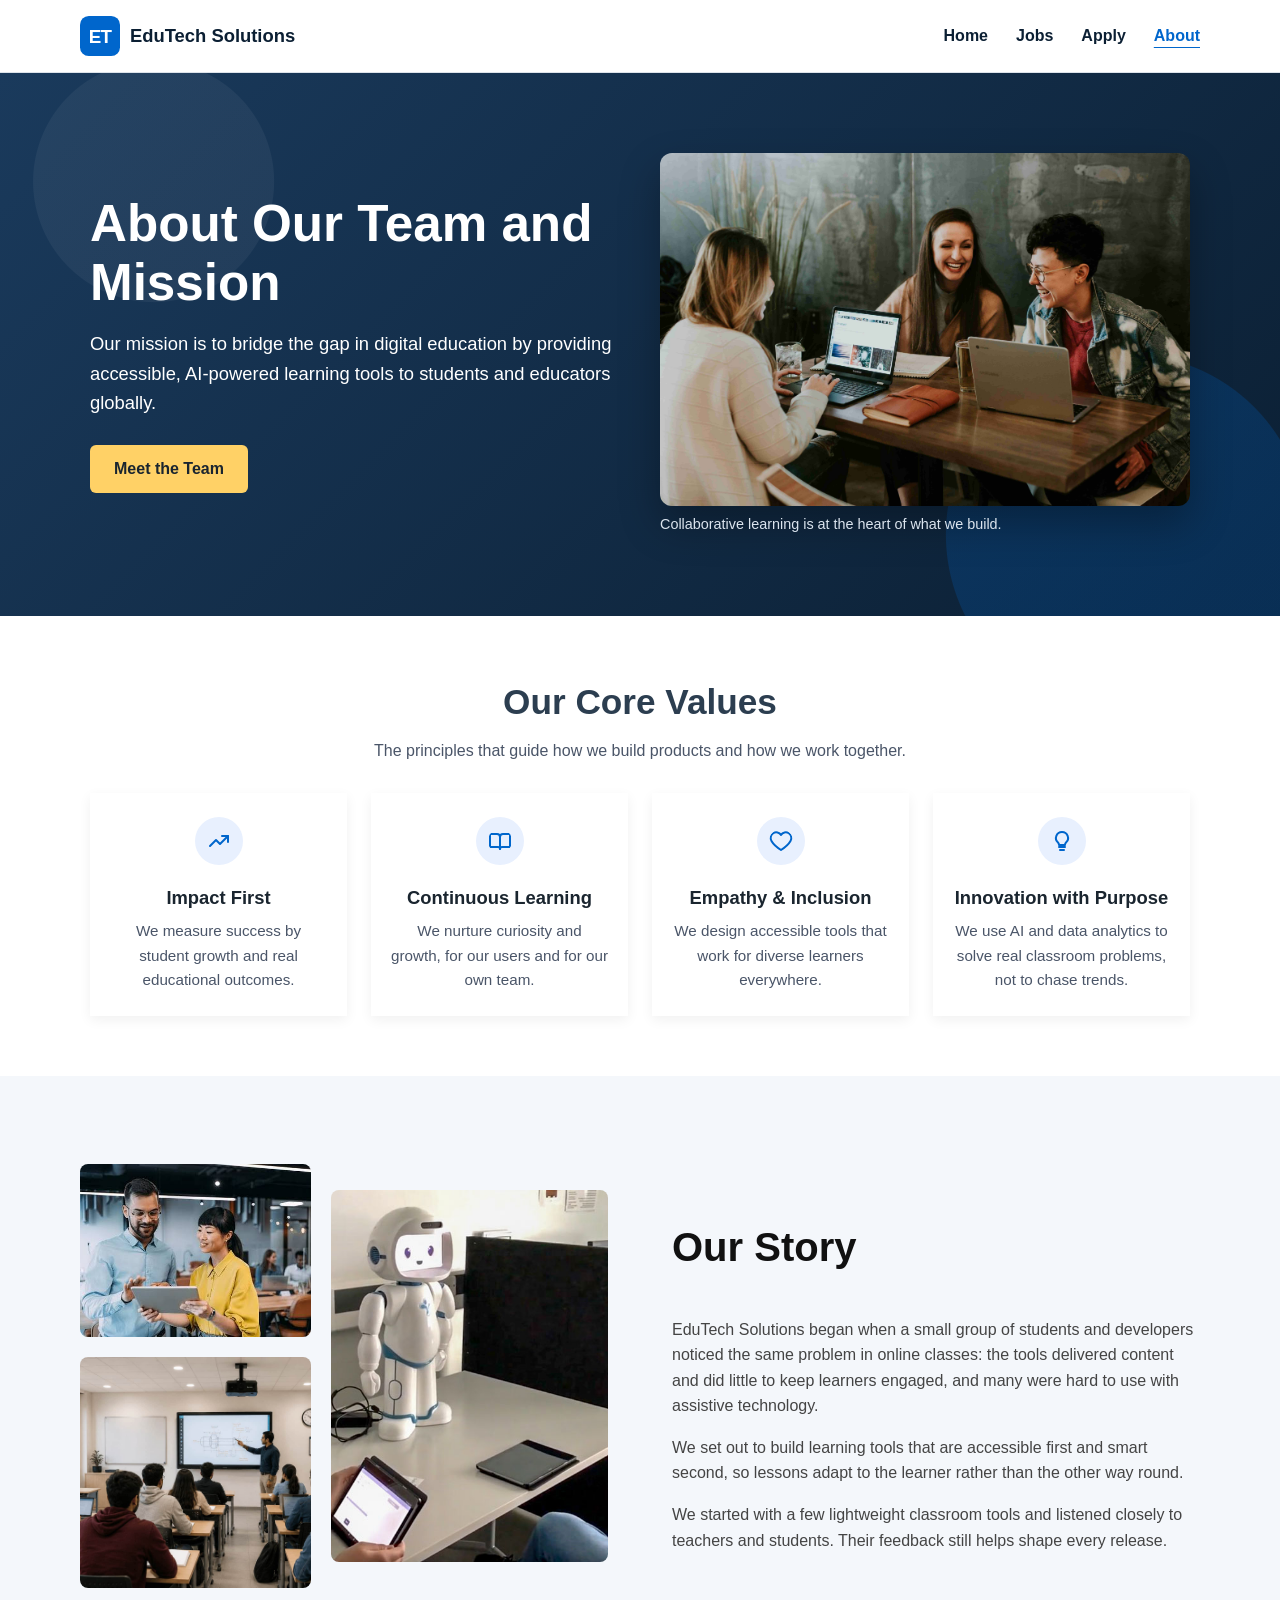
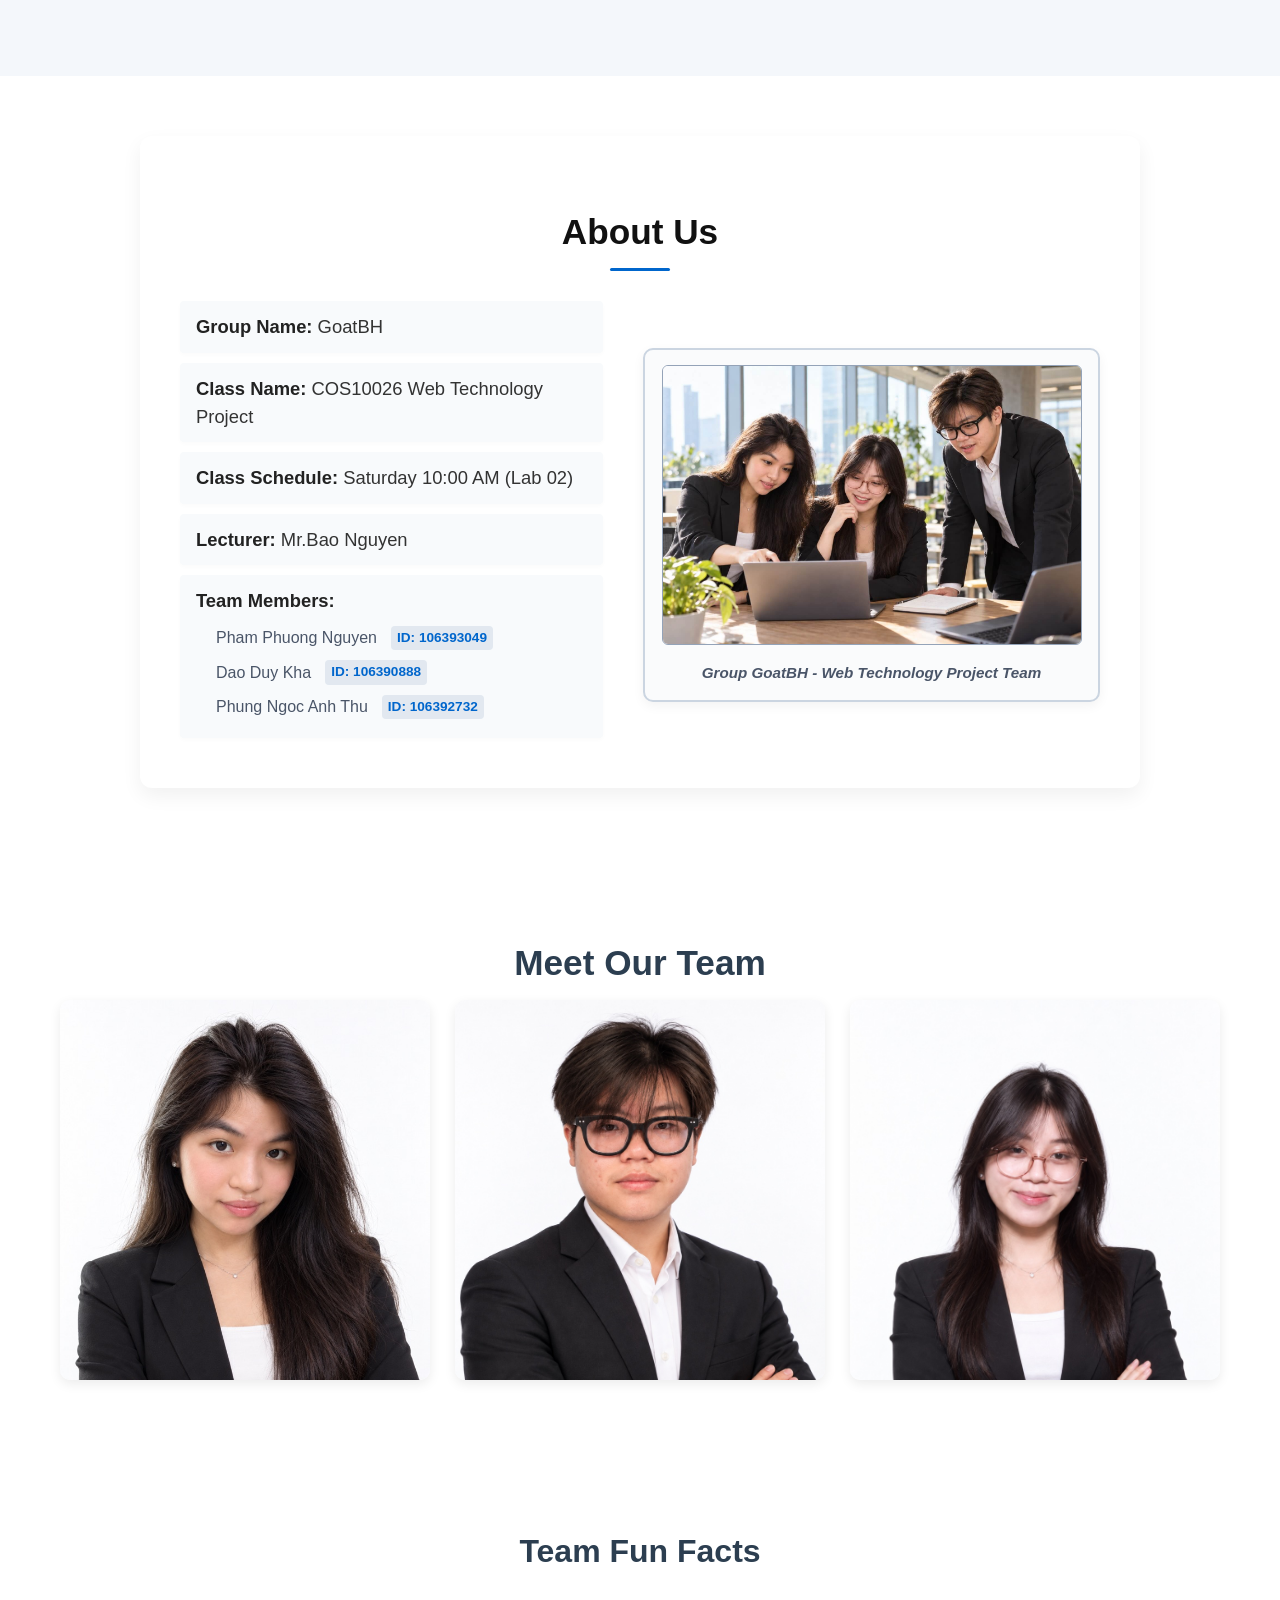
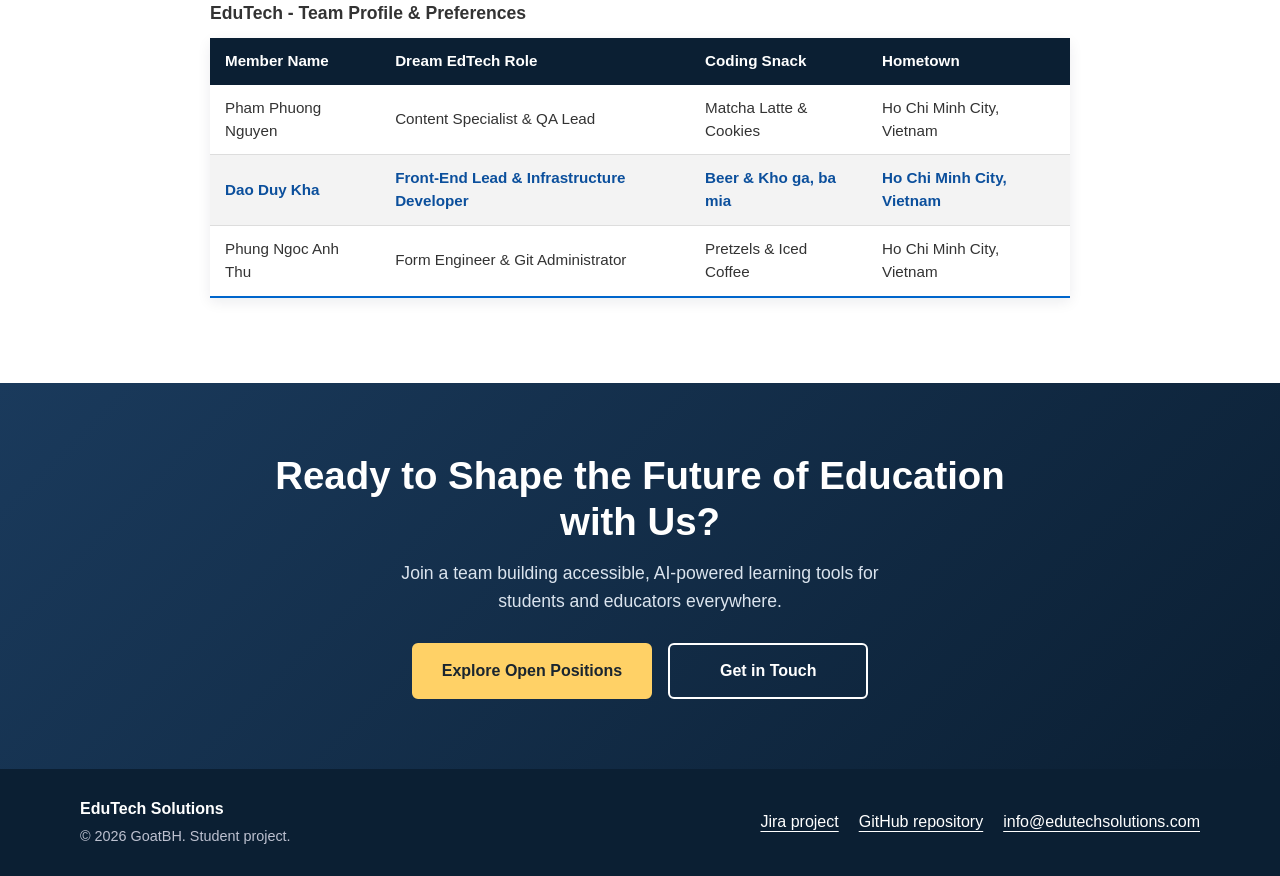
==== commit aff0ed97: "Resize the photos" ====
--- a/about.html
+++ b/about.html
@@ -13,7 +13,7 @@
     <link rel="icon" type="image/svg+xml" href="images/favicon.svg?v=2">
     <link rel="icon" type="image/x-icon" href="images/favicon.ico?v=2">
     <!-- Link for reference style css -->
-    <link rel="stylesheet" href="css/style.css">
+    <link rel="stylesheet" href="css/styles.css">
     <link rel="stylesheet" href="css/layout.css">
     <link rel="stylesheet" href="css/dl.css">
     <style>
@@ -122,7 +122,7 @@
                     <div class="image-collage">
                         <img src="images/student-dev-colab.jpg" alt="Students and developers collaborating" class="collage-img img-top">
                         <img src="images/learner-use-tech.jpg" alt="Learner using accessible technology" class="collage-img img-main">
-                        <img src="images/classroom-setting.png" alt="Classroom setting" class="collage-img img-bottom">
+                        <img src="images/classroom-setting.jpg" alt="Classroom setting" class="collage-img img-bottom">
                     </div>
                 </div>
 
--- a/css/styles.css
+++ b/css/styles.css
@@ -0,0 +1,224 @@
+/* =========================================================
+   style.css — Global & Base Styles
+   Universal rules, shared colour variables, base typography
+   and default element styling for ALL pages.
+   ========================================================= */
+
+/* ===== Universal ===== */
+*,
+*::before,
+*::after {
+    box-sizing: border-box;
+}
+
+/* One font for the whole site (set once on body, inherited everywhere) */
+body {
+    margin: 0;
+    font-family: 'Segoe UI', Tahoma, Geneva, Verdana, sans-serif;
+    line-height: 1.5;
+    color: #333333;
+}
+
+/* Form controls don't inherit the font by default, so force it */
+button,
+input,
+select,
+textarea {
+    font: inherit;
+}
+
+/* Images never overflow their container */
+img {
+    max-width: 100%;
+    height: auto;
+}
+
+/* Visible keyboard focus on every interactive element */
+a:focus-visible,
+button:focus-visible,
+input:focus-visible,
+select:focus-visible,
+textarea:focus-visible {
+    outline: 3px solid var(--site-blue);
+    outline-offset: 3px;
+}
+
+/* Respect users who turn off animations */
+@media (prefers-reduced-motion: reduce) {
+    *,
+    *::before,
+    *::after {
+        transition: none !important;
+        animation: none !important;
+        scroll-behavior: auto !important;
+    }
+}
+
+/* ==================================================
+   Shared colour variables
+   ================================================== */
+
+:root {
+    /* Homepage palette (softened to match Jobs / About / Apply).
+       Names are kept so existing rules still work. */
+    --navy: #0b1f33;      /* was #10162f — same navy as the Jobs banner */
+    --purple: #0066cc;    /* was #3a10e5 — calmer blue accent */
+    --cream: #f4f7fb;     /* was #fff0e5 — soft blue-grey background */
+    --yellow: #ffd166;    /* was #ffd400 — softer gold */
+    --white: #ffffff;
+    --grey: #4a5568;      /* was #565b6d — same secondary text as Jobs */
+    --container: 1120px;
+
+    /* Jobs / About / Apply palette (same colours used in dl.css) */
+    --site-navy: #0b1f33;        /* .page-banner, .cta-section background */
+    --site-heading: #2c3e50;     /* section headings, .apply-btn */
+    --site-ink: #1a252f;         /* main dark text */
+    --site-text: #4a5568;        /* secondary text */
+    --site-blue: #0066cc;        /* accent: borders, focus, chips */
+    --site-blue-dark: #0b4f9c;   /* links (.role-card a, .share-list a) */
+    --site-blue-tint: #e8f0fe;   /* soft accent (.job-ref, .salary-line) */
+    --site-gold: #ffd166;        /* .banner-tag, .hero-btn */
+    --site-border: #dde3ea;      /* .role-card border */
+    --site-soft: #f8f9fa;        /* .meta-item, .sidebar-aside */
+    --site-navy-light: #1a3a5c;  /* banner / CTA gradient */
+    --site-gold-light: #ffe08f;  /* gold button hover */
+    --site-banner-text: #dbe4ee; /* light text on navy banners */
+    --site-line: #bdc3c7;        /* .job-container border */
+}
+
+/* ==================================================
+   Homepage: typography and accessibility
+   ================================================== */
+
+.home-page {
+    color: var(--navy);
+    background-color: var(--white);
+}
+
+.home-page img {
+    display: block;
+    max-width: 100%;
+}
+
+.home-page a {
+    color: inherit;
+}
+
+.home-page h1,
+.home-page h2,
+.home-page h3,
+.home-page p {
+    margin-top: 0;
+}
+
+.home-page h1 {
+    margin-bottom: 20px;
+    font-size: clamp(2.4rem, 5vw, 3.6rem);
+    line-height: 1.1;
+    letter-spacing: -0.02em;
+}
+
+.home-page h2 {
+    margin-bottom: 14px;
+    font-size: clamp(1.8rem, 3.5vw, 2.4rem);
+    line-height: 1.2;
+    color: var(--site-heading);
+}
+
+.home-page .cta h2 {
+    color: var(--white);
+}
+
+.home-page a:focus-visible,
+.home-page button:focus-visible,
+.home-page input:focus-visible {
+    outline: 3px solid var(--yellow);
+    outline-offset: 3px;
+}
+
+/* Skip link: hidden until focused with the keyboard (all pages) */
+.skip-link {
+    position: absolute;
+    top: -60px;
+    left: 16px;
+    z-index: 100;
+    padding: 10px 14px;
+    color: var(--white);
+    background-color: var(--navy);
+}
+
+.skip-link:focus {
+    top: 12px;
+}
+
+.home-page .eyebrow {
+    margin: 0 0 10px;
+    color: var(--purple);
+    font-size: 0.8rem;
+    font-weight: bold;
+    letter-spacing: 0.1em;
+    text-transform: uppercase;
+}
+
+.home-page .hero-content > p:not(.eyebrow) {
+    max-width: 58ch;
+    color: #34394d;
+    font-size: 1.1rem;
+}
+
+.home-page .section-heading > p:not(.eyebrow) {
+    color: var(--grey);
+    font-size: 1.05rem;
+}
+
+/* ==================================================
+   Apply page: base styles
+   Scoped to <body class="apply-page">; uses the same
+   --site-* colours as the Jobs page so both match.
+   ================================================== */
+
+.apply-page {
+    --ap-navy: var(--site-navy);
+    --ap-heading: var(--site-heading);
+    --ap-ink: var(--site-ink);
+    --ap-text: var(--site-text);
+    --ap-blue: var(--site-blue);
+    --ap-blue-dark: var(--site-blue-dark);
+    --ap-blue-tint: var(--site-blue-tint);
+    --ap-yellow: var(--site-gold);
+    --ap-border: var(--site-border);
+    --ap-soft: var(--site-soft);
+    --ap-invalid: #c62828;
+    --ap-transition: 0.2s ease;
+}
+
+.apply-page .form-card {
+    line-height: 1.5;
+    color: var(--ap-ink);
+}
+
+.apply-page .form-card p {
+    margin: 0 0 1rem;
+}
+
+.apply-page .form-card a {
+    color: var(--ap-blue-dark);
+    font-weight: 600;
+}
+
+.apply-page .form-card input,
+.apply-page .form-card select,
+.apply-page .form-card textarea {
+    color: inherit;
+}
+
+.apply-page .form-card fieldset {
+    margin: 0;
+    padding: 0;
+    border: 0;
+    min-width: 0;
+}
+
+.apply-page .form-card legend {
+    padding: 0;
+}
--- a/css/layout.css
+++ b/css/layout.css
@@ -512,7 +512,8 @@
 /* Job list (left) + sticky sidebar (right), inside the same width */
 .jobs-list {
     float: left;
-    width: calc((100% - 2 * var(--gutter)) * 0.69);
+    /* takes the space left after the 25% aside, both gutters and a 3% gap */
+    width: calc(72% - 2 * var(--gutter));
     margin: 32px 0 40px var(--gutter);
     padding-left: 0;
 }
@@ -520,7 +521,7 @@
 .sidebar-aside {
     box-sizing: border-box;
     float: right;
-    width: calc((100% - 2 * var(--gutter)) * 0.28);
+    width: 25%;   /* assignment: aside is 25% wide */
     margin: 32px var(--gutter) 40px 0;
     padding: 20px;
     border: 1px solid var(--site-border);
--- a/css/dl.css
+++ b/css/dl.css
@@ -236,6 +236,10 @@
     padding: 3px 0;
     margin-bottom: 4px;
     color: var(--site-text);
+    display: flex;
+    flex-wrap: wrap;
+    align-items: center;
+    gap: 8px;
 }
 
 .student-id {
@@ -246,6 +250,16 @@
     border-radius: 4px;
     font-weight: 600;
     margin-left: 6px;
+    display: block;
+    width: fit-content;
+}
+
+@media (max-width: 480px) {
+    .nested-members-list li {
+        flex-direction: column;
+        align-items: flex-start;
+        gap: 2px;
+    }
 }
 
 .image-section {
@@ -541,7 +555,6 @@
     color: var(--navy);
     background-color: var(--cream);
     background-image: linear-gradient(180deg, var(--cream) 0%, var(--white) 100%);
-    border-bottom: 1px solid var(--site-border);
 }
 
 .home-page .hero h1 {
@@ -1897,5 +1910,5 @@
    PHP should store it with strtoupper(). */
 .apply-page #firstname,
 .apply-page #lastname {
-  text-transform: uppercase;
-}+  text-transform: none;
+}
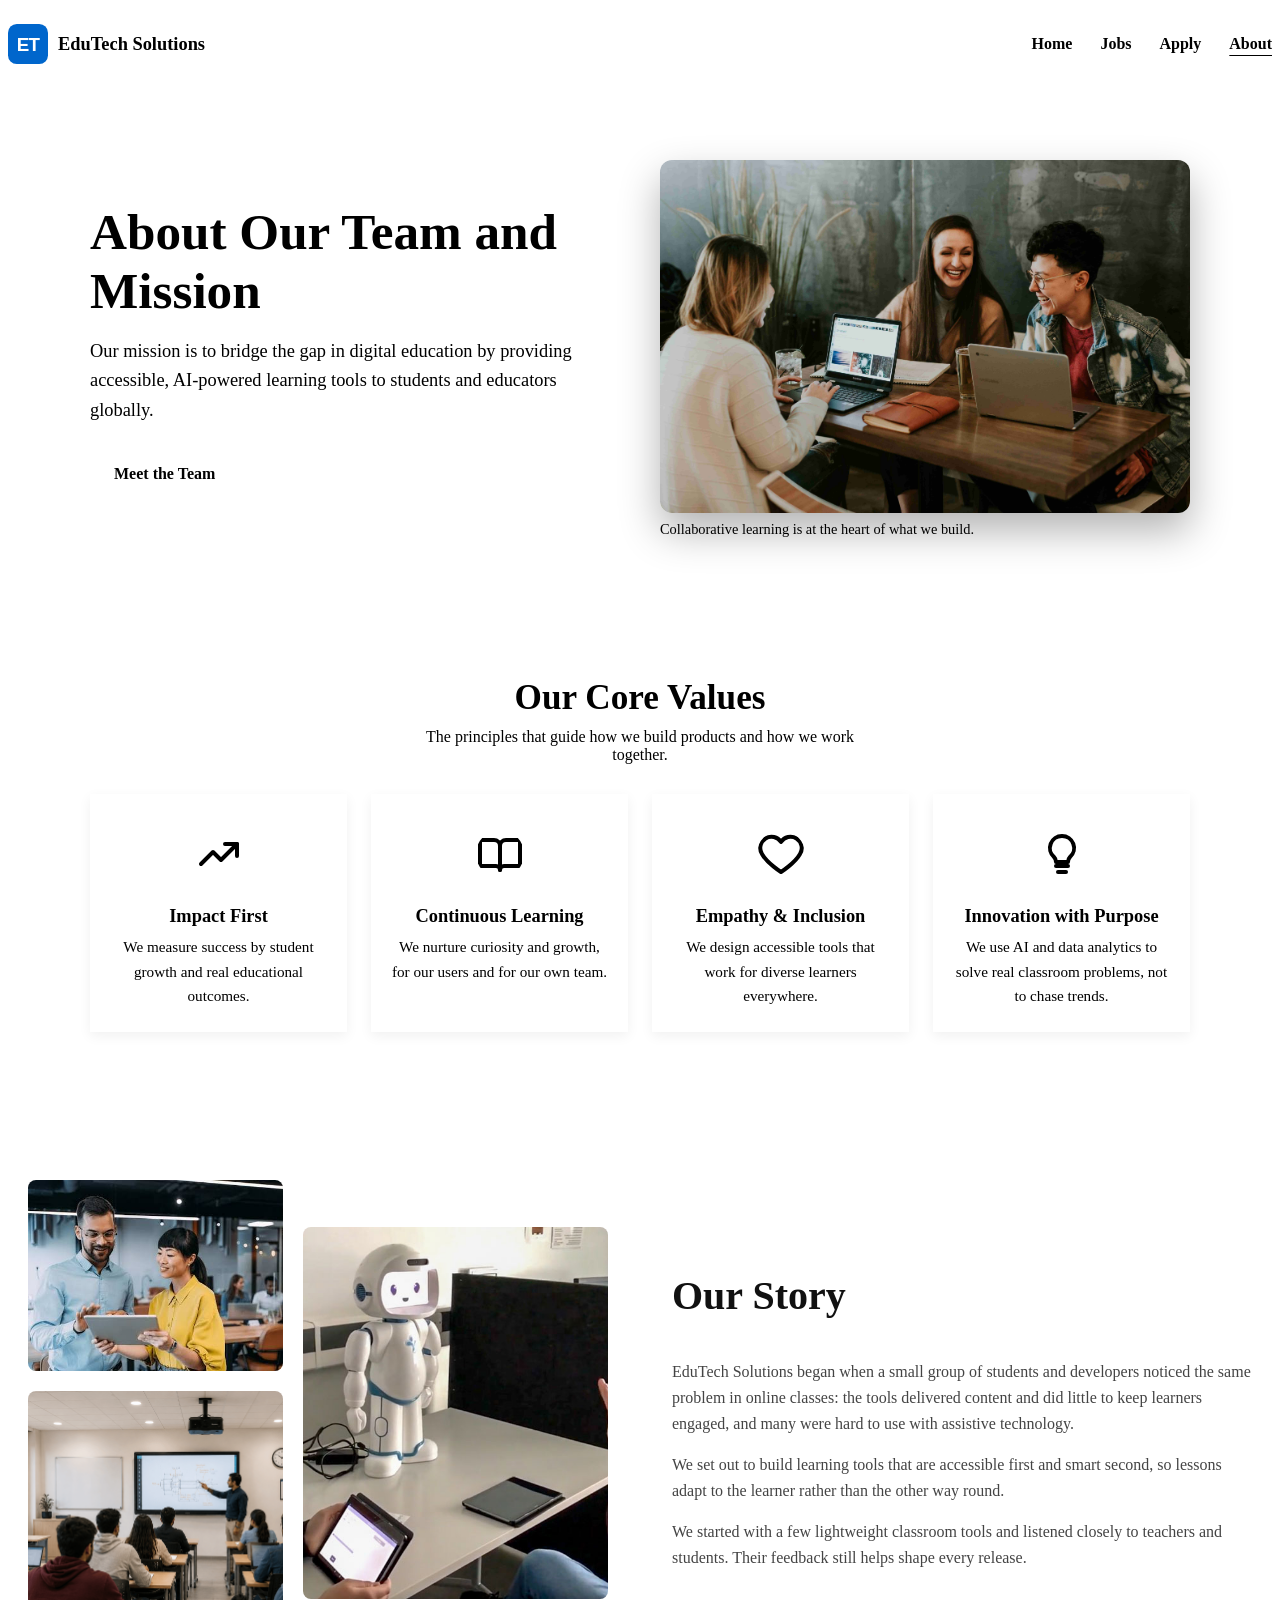
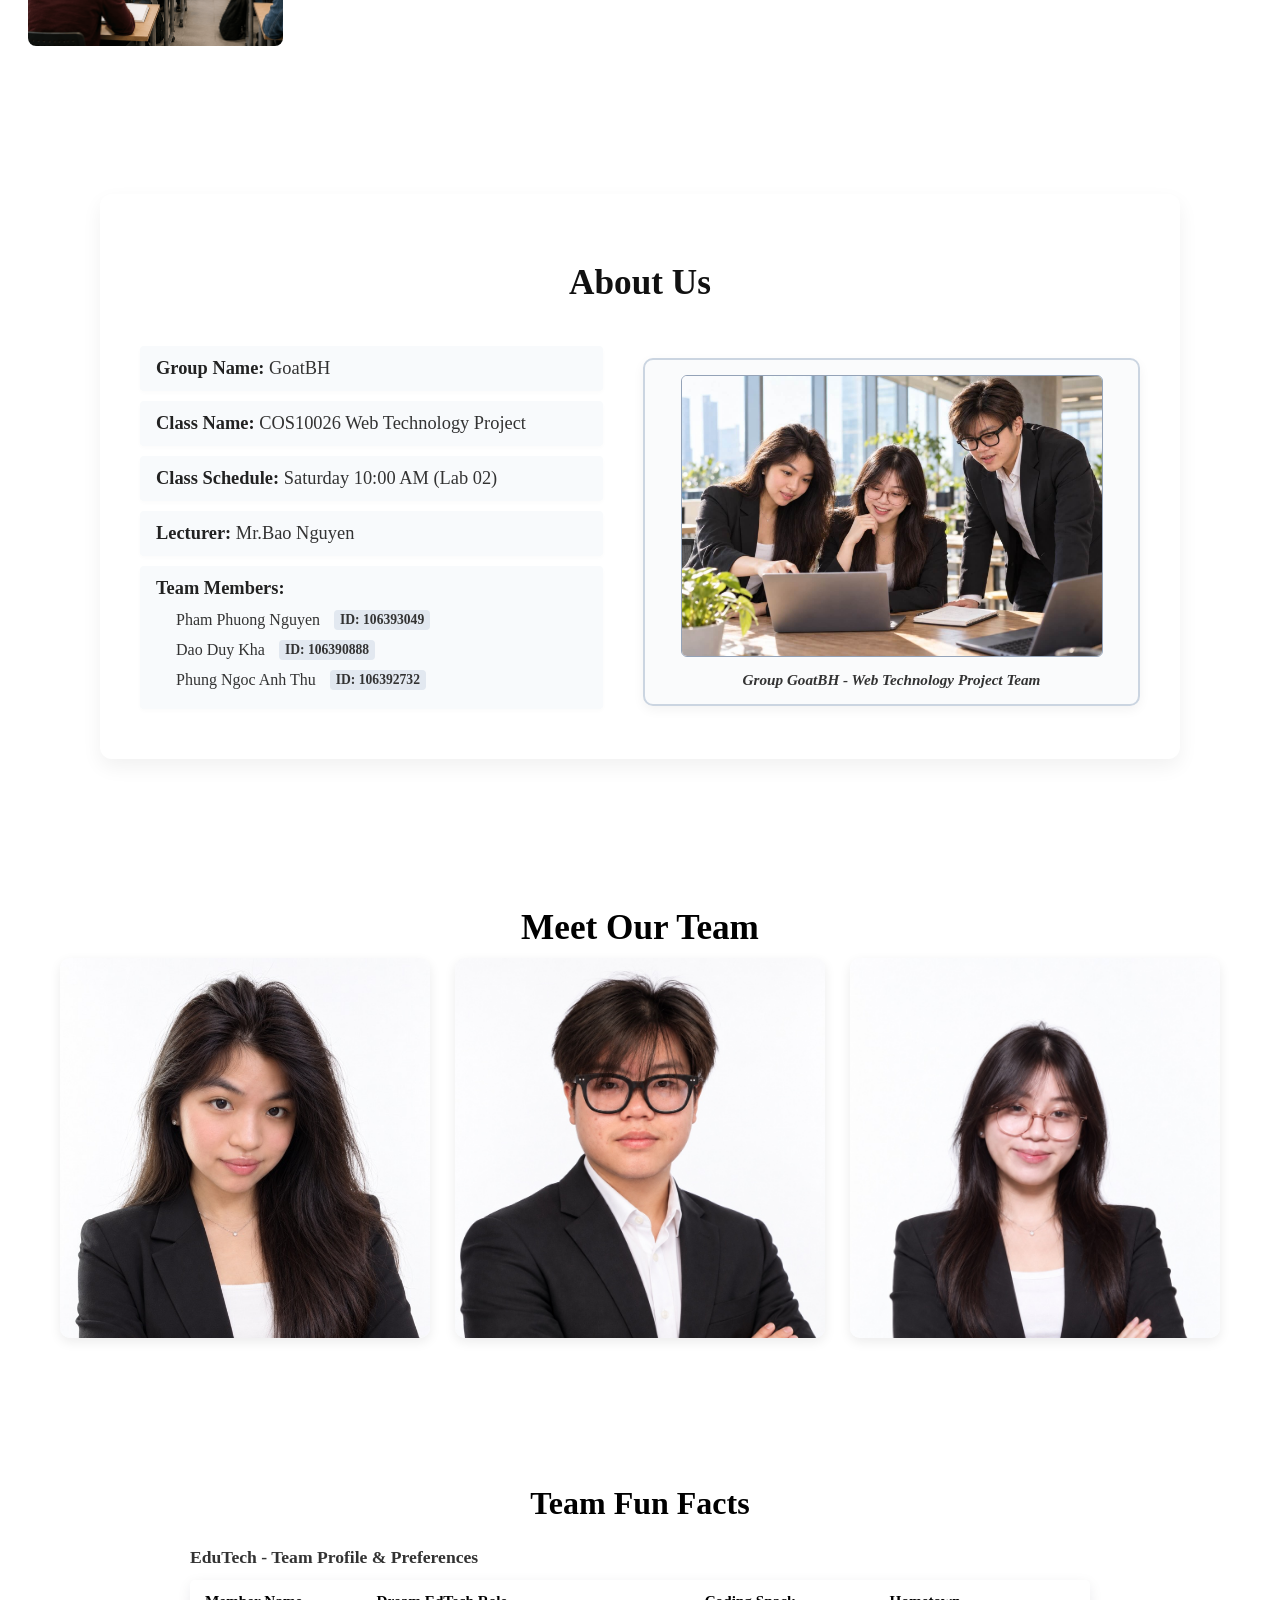
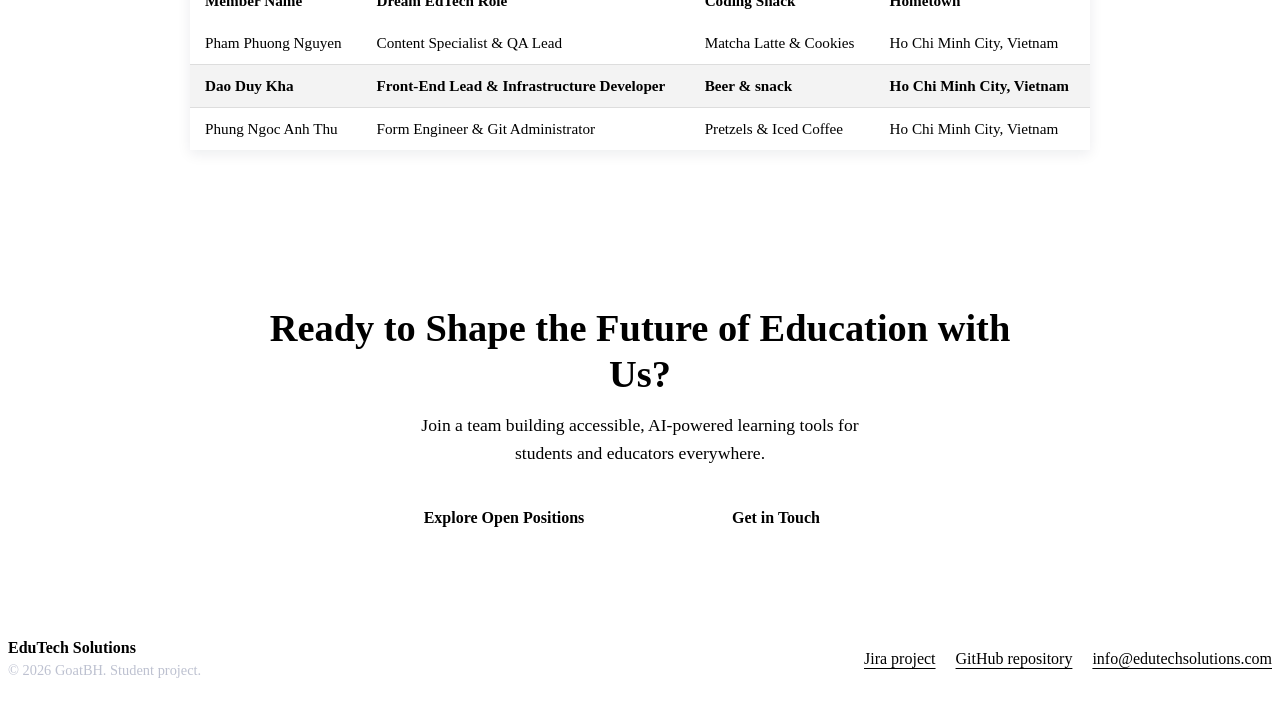
==== commit 3a13c736: "update about page" ====
--- a/about.html
+++ b/about.html
@@ -13,7 +13,7 @@
     <link rel="icon" type="image/svg+xml" href="images/favicon.svg?v=2">
     <link rel="icon" type="image/x-icon" href="images/favicon.ico?v=2">
     <!-- Link for reference style css -->
-    <link rel="stylesheet" href="css/styles.css">
+    <link rel="stylesheet" href="css/style.css">
     <link rel="stylesheet" href="css/layout.css">
     <link rel="stylesheet" href="css/dl.css">
     <style>
@@ -122,7 +122,7 @@
                     <div class="image-collage">
                         <img src="images/student-dev-colab.jpg" alt="Students and developers collaborating" class="collage-img img-top">
                         <img src="images/learner-use-tech.jpg" alt="Learner using accessible technology" class="collage-img img-main">
-                        <img src="images/classroom-setting.jpg" alt="Classroom setting" class="collage-img img-bottom">
+                        <img src="images/classroom-setting.png" alt="Classroom setting" class="collage-img img-bottom">
                     </div>
                 </div>
 
@@ -280,7 +280,7 @@
                     <tr class="active-row">
                         <td>Dao Duy Kha</td>
                         <td>Front-End Lead &amp; Infrastructure Developer</td>
-                        <td>Beer &amp; Kho ga, ba mia</td>
+                        <td>Beer & snack</td>
                         <td>Ho Chi Minh City, Vietnam</td>
                     </tr>
                     <tr>
--- a/css/dl.css
+++ b/css/dl.css
@@ -621,6 +621,9 @@
 
 .home-page .hero-image img {
     width: 100%;
+    aspect-ratio: 596 / 335;  
+    object-fit: cover;         
+    object-position: center;  
     border: 0;
     border-radius: 12px;
     box-shadow: 0 18px 40px rgba(11, 31, 51, 0.18);
@@ -1912,3 +1915,32 @@
 .apply-page #lastname {
   text-transform: none;
 }
+
+/* ----- Skip link: white text on navy (fixes WAVE contrast error) -----
+   ".home-page a { color: inherit }" was turning the text navy on a navy background. */
+.home-page a.skip-link,
+a.skip-link {
+    color: #ffffff;
+    background-color: #0b1f33;
+}
+
+/* ----- Keep every form field inside the form card on phones (iPhone and Android) ----- */
+.apply-page .app-form :is(input, select, textarea) {
+  max-width: 100%;
+  min-width: 0;
+  box-sizing: border-box;
+}
+
+/* Date boxes: remove the phone's own style so they match the other inputs */
+.apply-page .app-form input[type="date"] {
+  -webkit-appearance: none;
+  appearance: none;
+  display: block;
+  width: 100%;
+  text-align: left;
+}
+
+/* Keep the chosen date on the left (some phones centre it) */
+.apply-page .app-form input[type="date"]::-webkit-date-and-time-value {
+  text-align: left;
+}
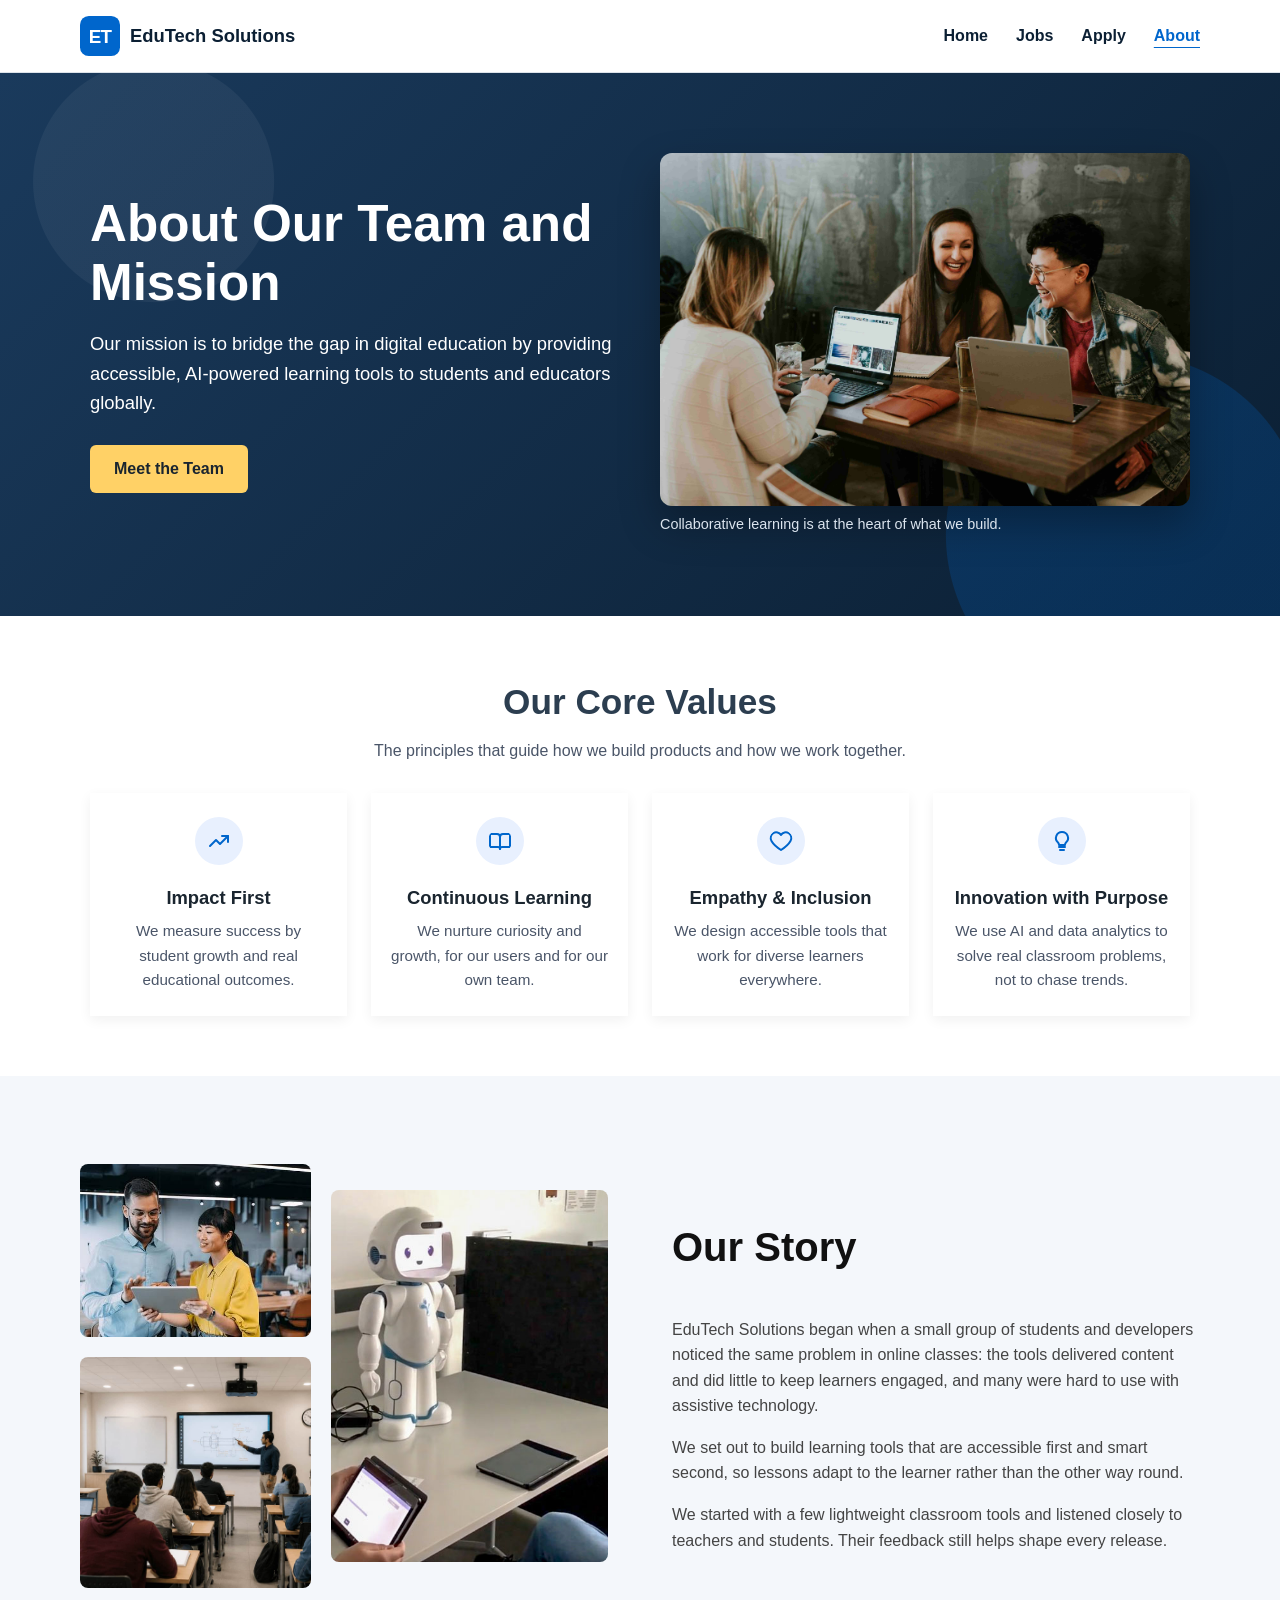
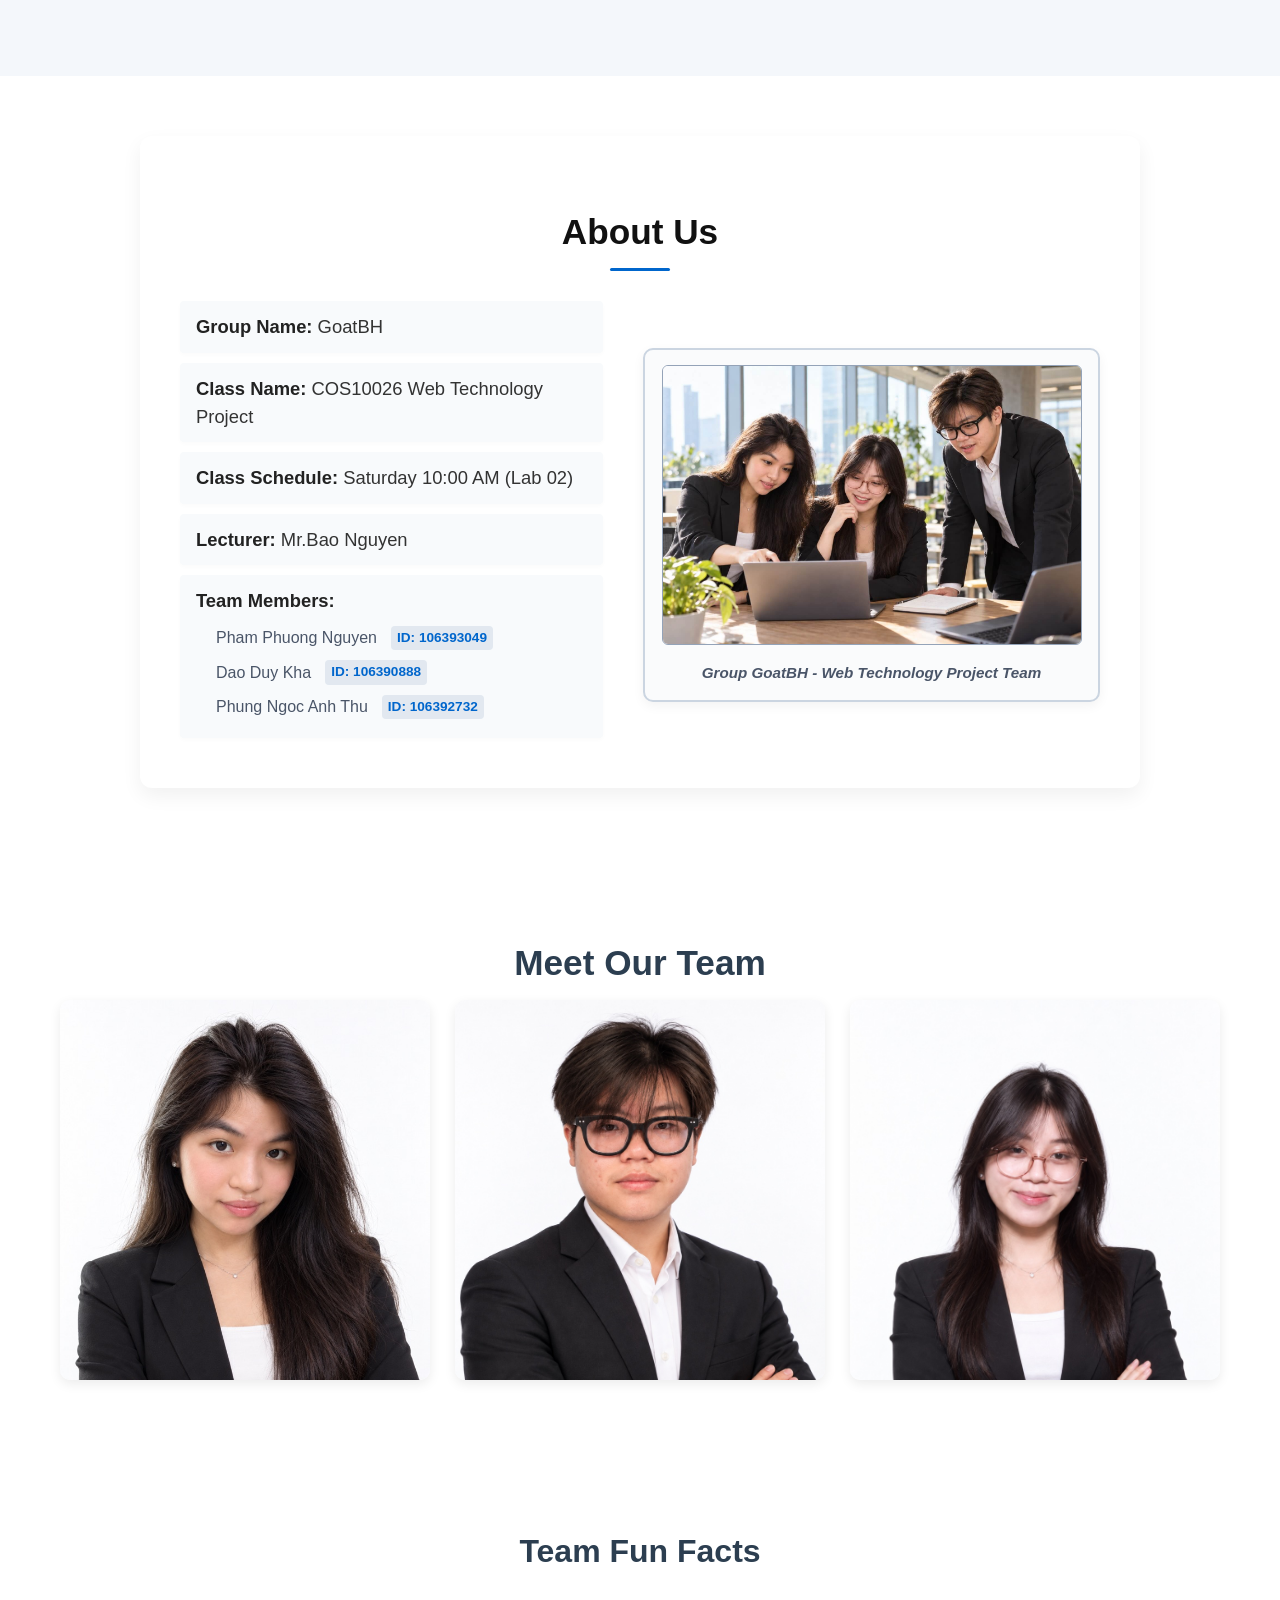
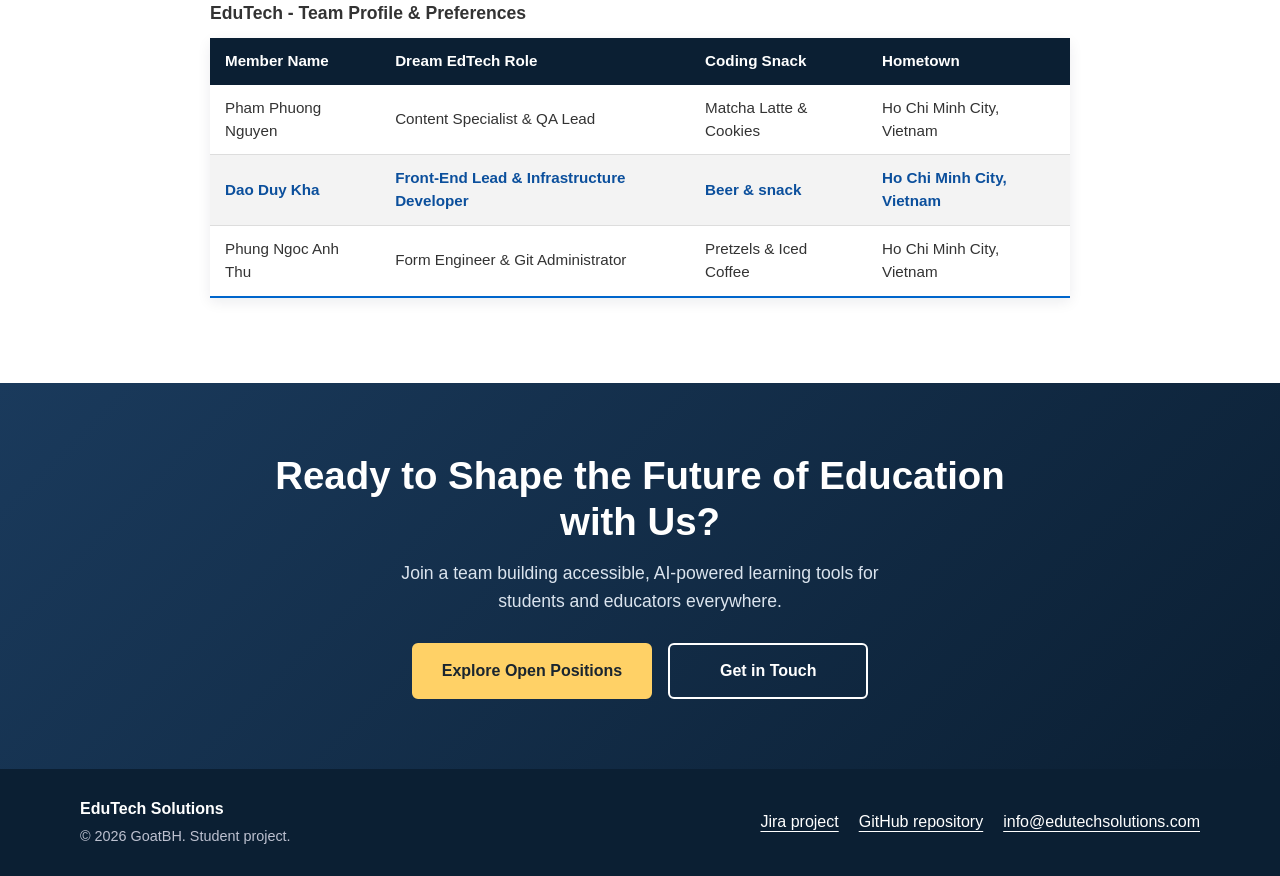
==== commit 94cb40c3: "Merge remote-tracking branch 'origin/main'" ====
--- a/about.html
+++ b/about.html
@@ -13,7 +13,7 @@
     <link rel="icon" type="image/svg+xml" href="images/favicon.svg?v=2">
     <link rel="icon" type="image/x-icon" href="images/favicon.ico?v=2">
     <!-- Link for reference style css -->
-    <link rel="stylesheet" href="css/style.css">
+    <link rel="stylesheet" href="css/styles.css">
     <link rel="stylesheet" href="css/layout.css">
     <link rel="stylesheet" href="css/dl.css">
     <style>
@@ -122,7 +122,7 @@
                     <div class="image-collage">
                         <img src="images/student-dev-colab.jpg" alt="Students and developers collaborating" class="collage-img img-top">
                         <img src="images/learner-use-tech.jpg" alt="Learner using accessible technology" class="collage-img img-main">
-                        <img src="images/classroom-setting.png" alt="Classroom setting" class="collage-img img-bottom">
+                        <img src="images/classroom-setting.jpg" alt="Classroom setting" class="collage-img img-bottom">
                     </div>
                 </div>
 
--- a/css/styles.css
+++ b/css/styles.css
@@ -0,0 +1,224 @@
+/* =========================================================
+   style.css — Global & Base Styles
+   Universal rules, shared colour variables, base typography
+   and default element styling for ALL pages.
+   ========================================================= */
+
+/* ===== Universal ===== */
+*,
+*::before,
+*::after {
+    box-sizing: border-box;
+}
+
+/* One font for the whole site (set once on body, inherited everywhere) */
+body {
+    margin: 0;
+    font-family: 'Segoe UI', Tahoma, Geneva, Verdana, sans-serif;
+    line-height: 1.5;
+    color: #333333;
+}
+
+/* Form controls don't inherit the font by default, so force it */
+button,
+input,
+select,
+textarea {
+    font: inherit;
+}
+
+/* Images never overflow their container */
+img {
+    max-width: 100%;
+    height: auto;
+}
+
+/* Visible keyboard focus on every interactive element */
+a:focus-visible,
+button:focus-visible,
+input:focus-visible,
+select:focus-visible,
+textarea:focus-visible {
+    outline: 3px solid var(--site-blue);
+    outline-offset: 3px;
+}
+
+/* Respect users who turn off animations */
+@media (prefers-reduced-motion: reduce) {
+    *,
+    *::before,
+    *::after {
+        transition: none !important;
+        animation: none !important;
+        scroll-behavior: auto !important;
+    }
+}
+
+/* ==================================================
+   Shared colour variables
+   ================================================== */
+
+:root {
+    /* Homepage palette (softened to match Jobs / About / Apply).
+       Names are kept so existing rules still work. */
+    --navy: #0b1f33;      /* was #10162f — same navy as the Jobs banner */
+    --purple: #0066cc;    /* was #3a10e5 — calmer blue accent */
+    --cream: #f4f7fb;     /* was #fff0e5 — soft blue-grey background */
+    --yellow: #ffd166;    /* was #ffd400 — softer gold */
+    --white: #ffffff;
+    --grey: #4a5568;      /* was #565b6d — same secondary text as Jobs */
+    --container: 1120px;
+
+    /* Jobs / About / Apply palette (same colours used in dl.css) */
+    --site-navy: #0b1f33;        /* .page-banner, .cta-section background */
+    --site-heading: #2c3e50;     /* section headings, .apply-btn */
+    --site-ink: #1a252f;         /* main dark text */
+    --site-text: #4a5568;        /* secondary text */
+    --site-blue: #0066cc;        /* accent: borders, focus, chips */
+    --site-blue-dark: #0b4f9c;   /* links (.role-card a, .share-list a) */
+    --site-blue-tint: #e8f0fe;   /* soft accent (.job-ref, .salary-line) */
+    --site-gold: #ffd166;        /* .banner-tag, .hero-btn */
+    --site-border: #dde3ea;      /* .role-card border */
+    --site-soft: #f8f9fa;        /* .meta-item, .sidebar-aside */
+    --site-navy-light: #1a3a5c;  /* banner / CTA gradient */
+    --site-gold-light: #ffe08f;  /* gold button hover */
+    --site-banner-text: #dbe4ee; /* light text on navy banners */
+    --site-line: #bdc3c7;        /* .job-container border */
+}
+
+/* ==================================================
+   Homepage: typography and accessibility
+   ================================================== */
+
+.home-page {
+    color: var(--navy);
+    background-color: var(--white);
+}
+
+.home-page img {
+    display: block;
+    max-width: 100%;
+}
+
+.home-page a {
+    color: inherit;
+}
+
+.home-page h1,
+.home-page h2,
+.home-page h3,
+.home-page p {
+    margin-top: 0;
+}
+
+.home-page h1 {
+    margin-bottom: 20px;
+    font-size: clamp(2.4rem, 5vw, 3.6rem);
+    line-height: 1.1;
+    letter-spacing: -0.02em;
+}
+
+.home-page h2 {
+    margin-bottom: 14px;
+    font-size: clamp(1.8rem, 3.5vw, 2.4rem);
+    line-height: 1.2;
+    color: var(--site-heading);
+}
+
+.home-page .cta h2 {
+    color: var(--white);
+}
+
+.home-page a:focus-visible,
+.home-page button:focus-visible,
+.home-page input:focus-visible {
+    outline: 3px solid var(--yellow);
+    outline-offset: 3px;
+}
+
+/* Skip link: hidden until focused with the keyboard (all pages) */
+.skip-link {
+    position: absolute;
+    top: -60px;
+    left: 16px;
+    z-index: 100;
+    padding: 10px 14px;
+    color: var(--white);
+    background-color: var(--navy);
+}
+
+.skip-link:focus {
+    top: 12px;
+}
+
+.home-page .eyebrow {
+    margin: 0 0 10px;
+    color: var(--purple);
+    font-size: 0.8rem;
+    font-weight: bold;
+    letter-spacing: 0.1em;
+    text-transform: uppercase;
+}
+
+.home-page .hero-content > p:not(.eyebrow) {
+    max-width: 58ch;
+    color: #34394d;
+    font-size: 1.1rem;
+}
+
+.home-page .section-heading > p:not(.eyebrow) {
+    color: var(--grey);
+    font-size: 1.05rem;
+}
+
+/* ==================================================
+   Apply page: base styles
+   Scoped to <body class="apply-page">; uses the same
+   --site-* colours as the Jobs page so both match.
+   ================================================== */
+
+.apply-page {
+    --ap-navy: var(--site-navy);
+    --ap-heading: var(--site-heading);
+    --ap-ink: var(--site-ink);
+    --ap-text: var(--site-text);
+    --ap-blue: var(--site-blue);
+    --ap-blue-dark: var(--site-blue-dark);
+    --ap-blue-tint: var(--site-blue-tint);
+    --ap-yellow: var(--site-gold);
+    --ap-border: var(--site-border);
+    --ap-soft: var(--site-soft);
+    --ap-invalid: #c62828;
+    --ap-transition: 0.2s ease;
+}
+
+.apply-page .form-card {
+    line-height: 1.5;
+    color: var(--ap-ink);
+}
+
+.apply-page .form-card p {
+    margin: 0 0 1rem;
+}
+
+.apply-page .form-card a {
+    color: var(--ap-blue-dark);
+    font-weight: 600;
+}
+
+.apply-page .form-card input,
+.apply-page .form-card select,
+.apply-page .form-card textarea {
+    color: inherit;
+}
+
+.apply-page .form-card fieldset {
+    margin: 0;
+    padding: 0;
+    border: 0;
+    min-width: 0;
+}
+
+.apply-page .form-card legend {
+    padding: 0;
+}
